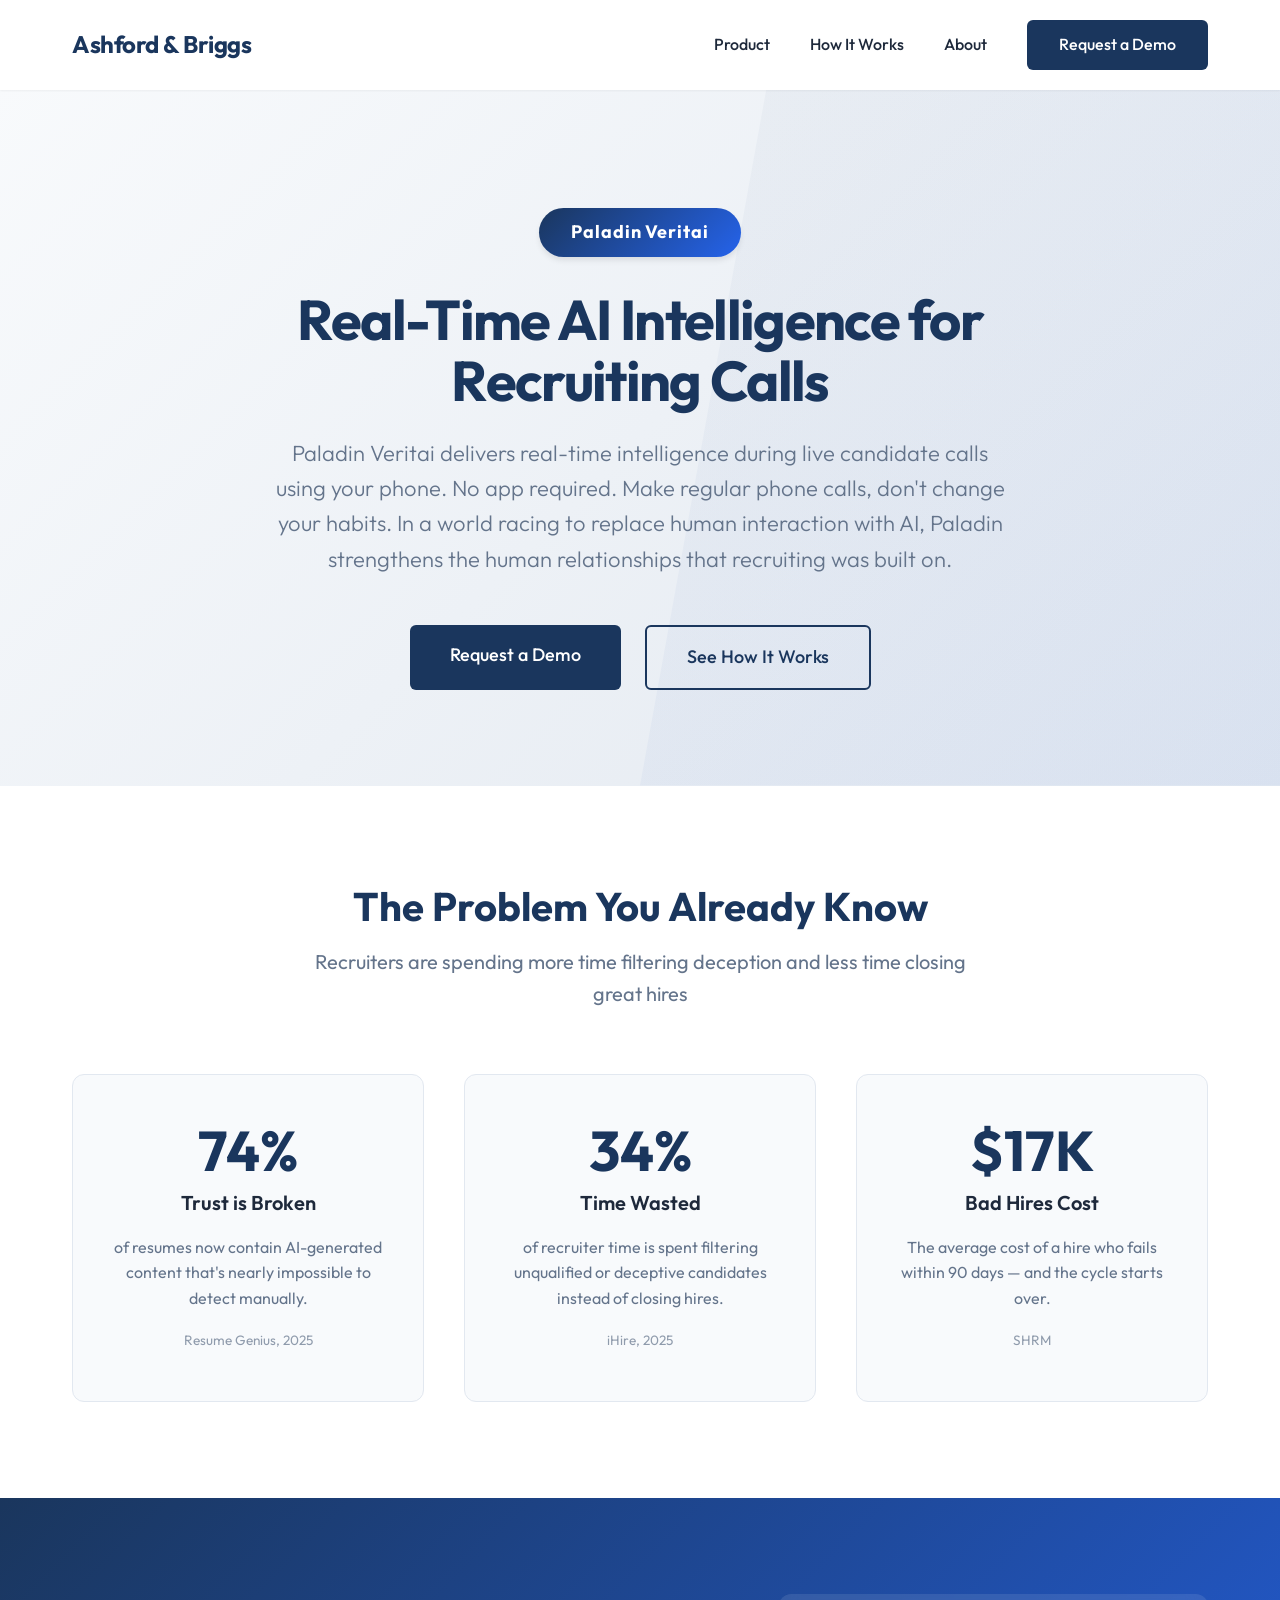
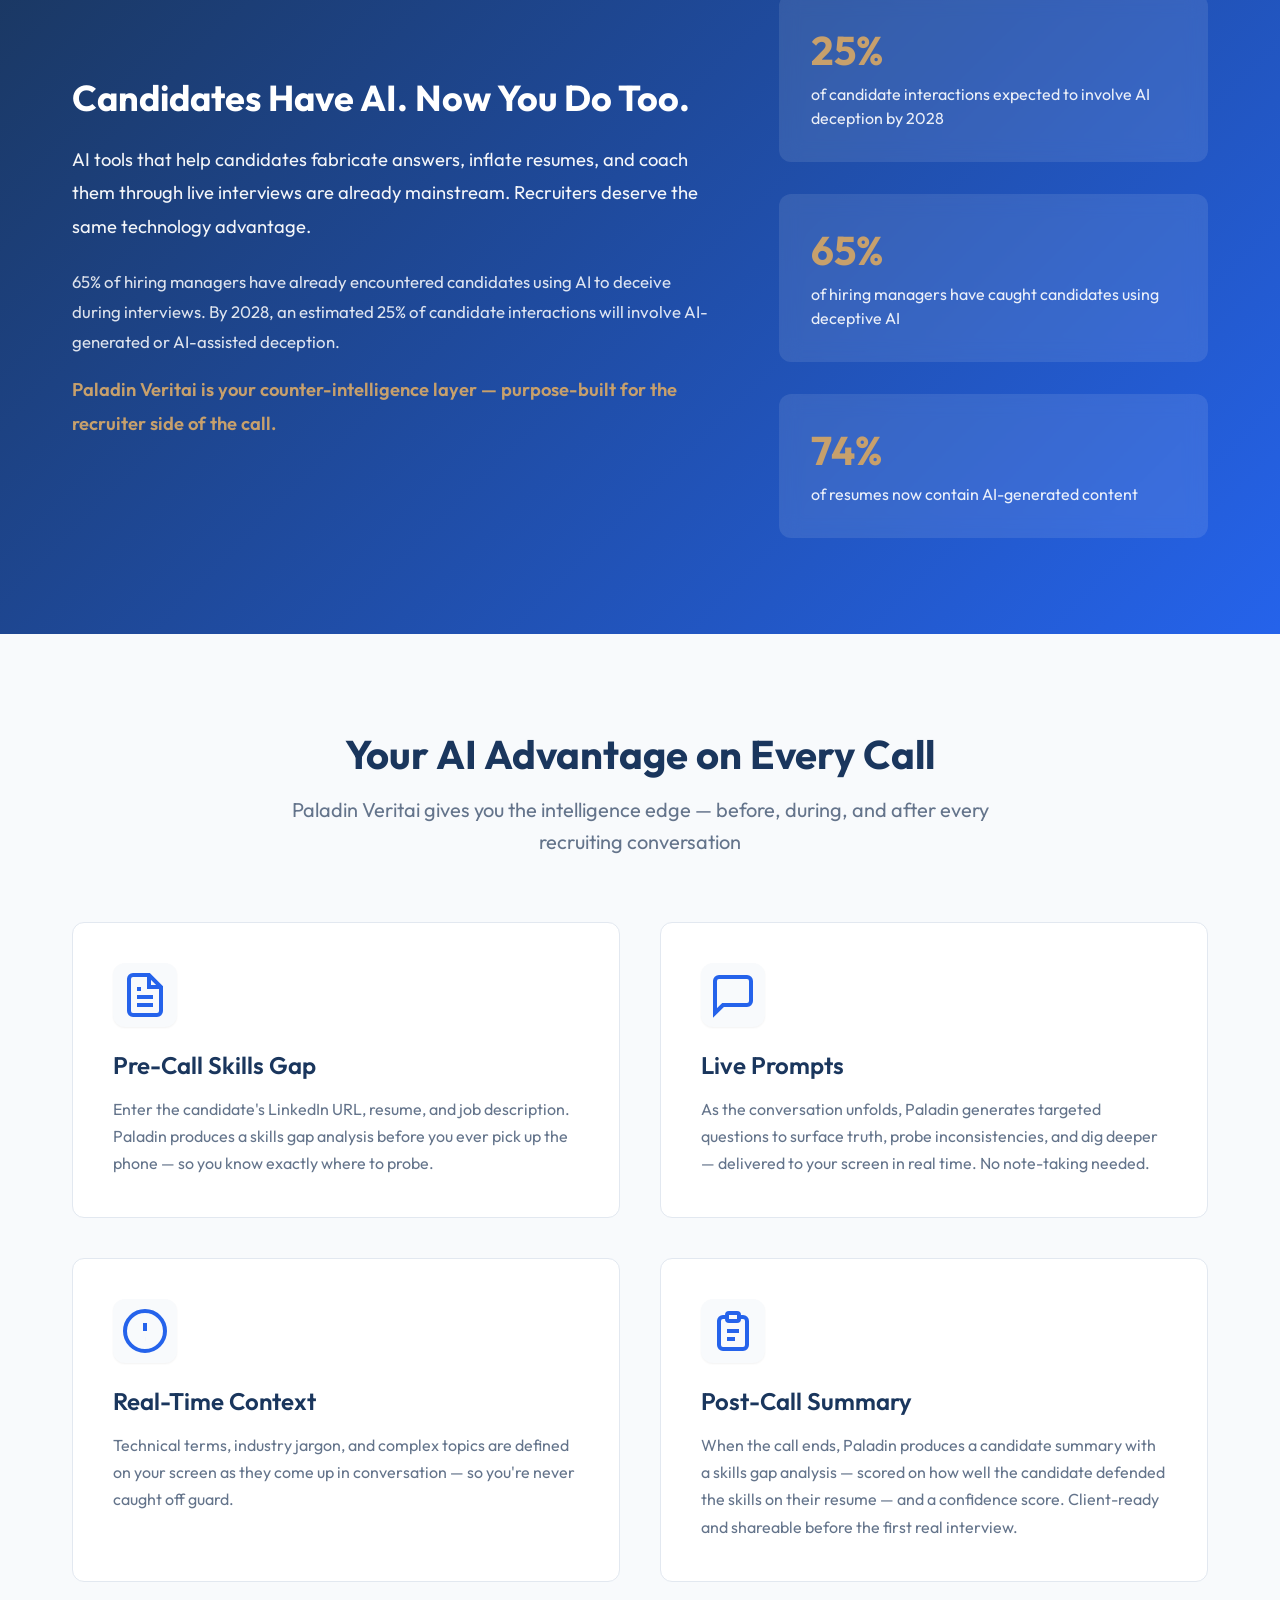
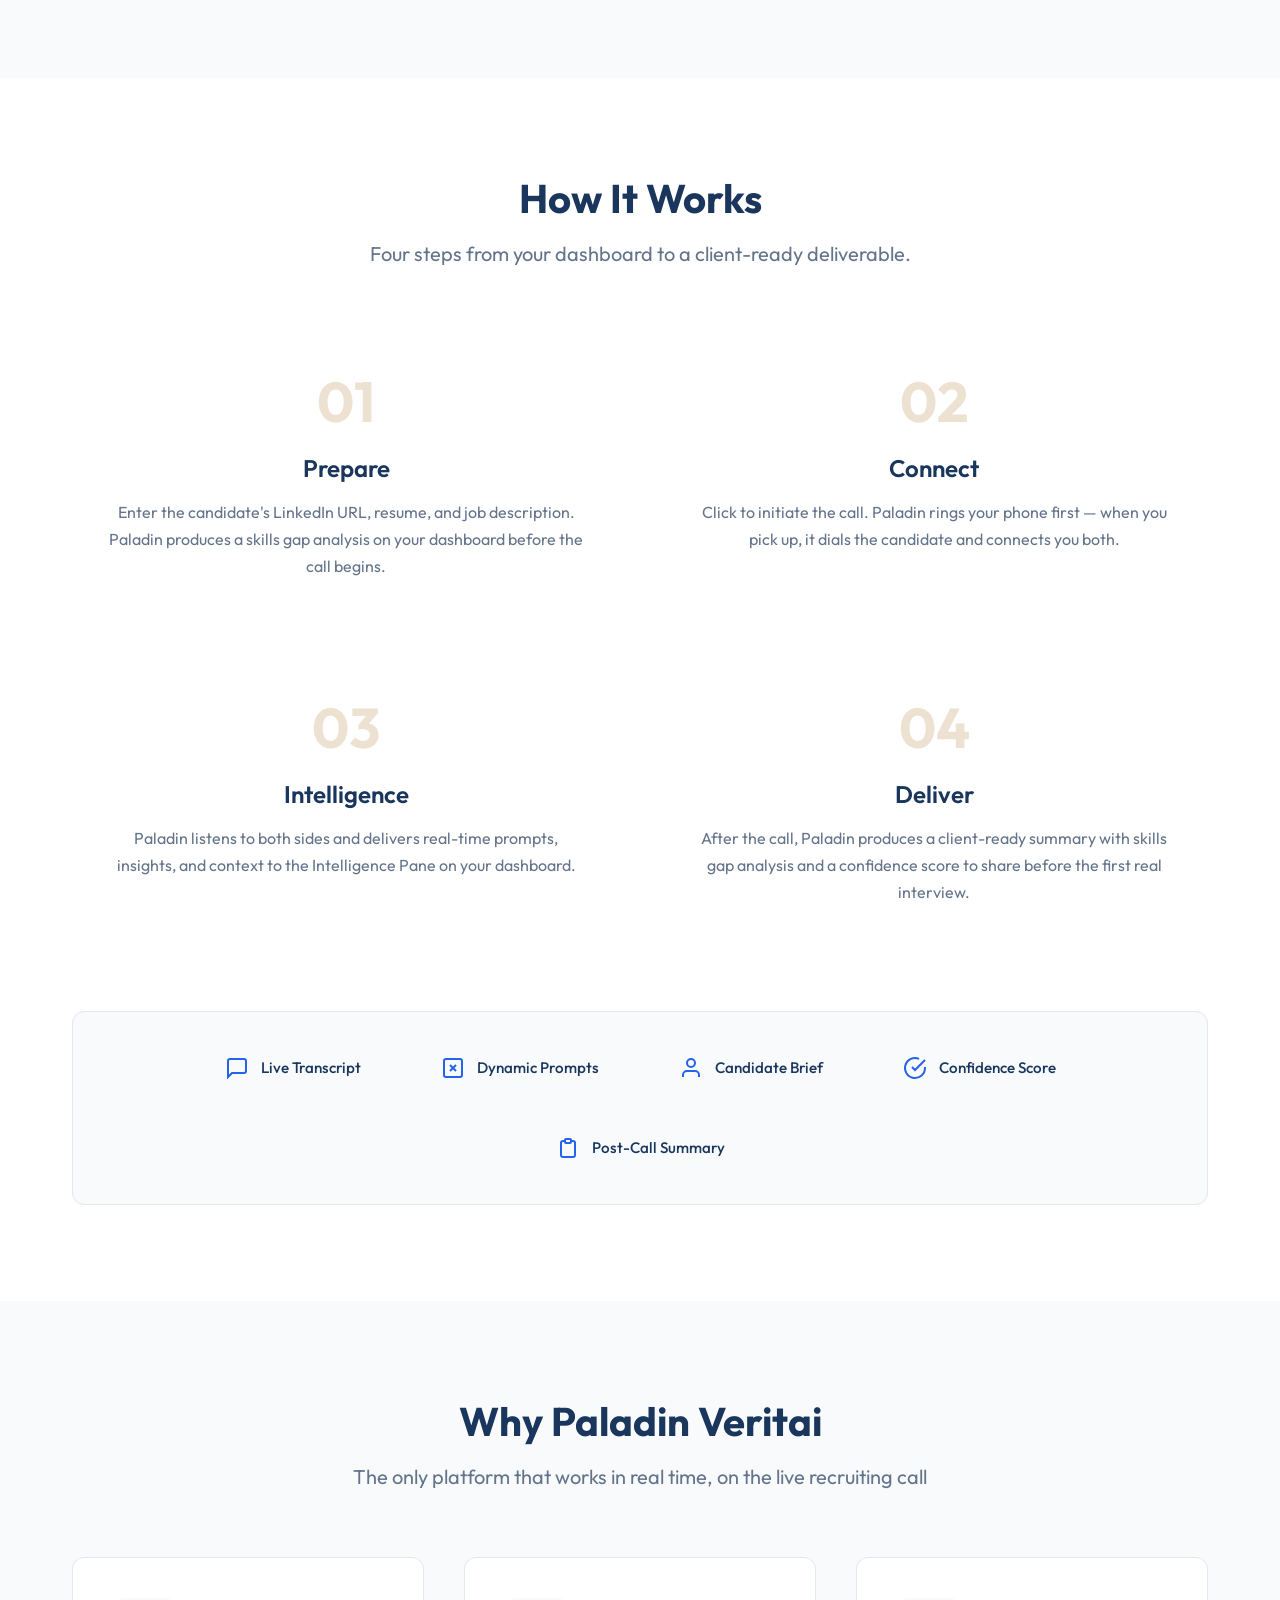
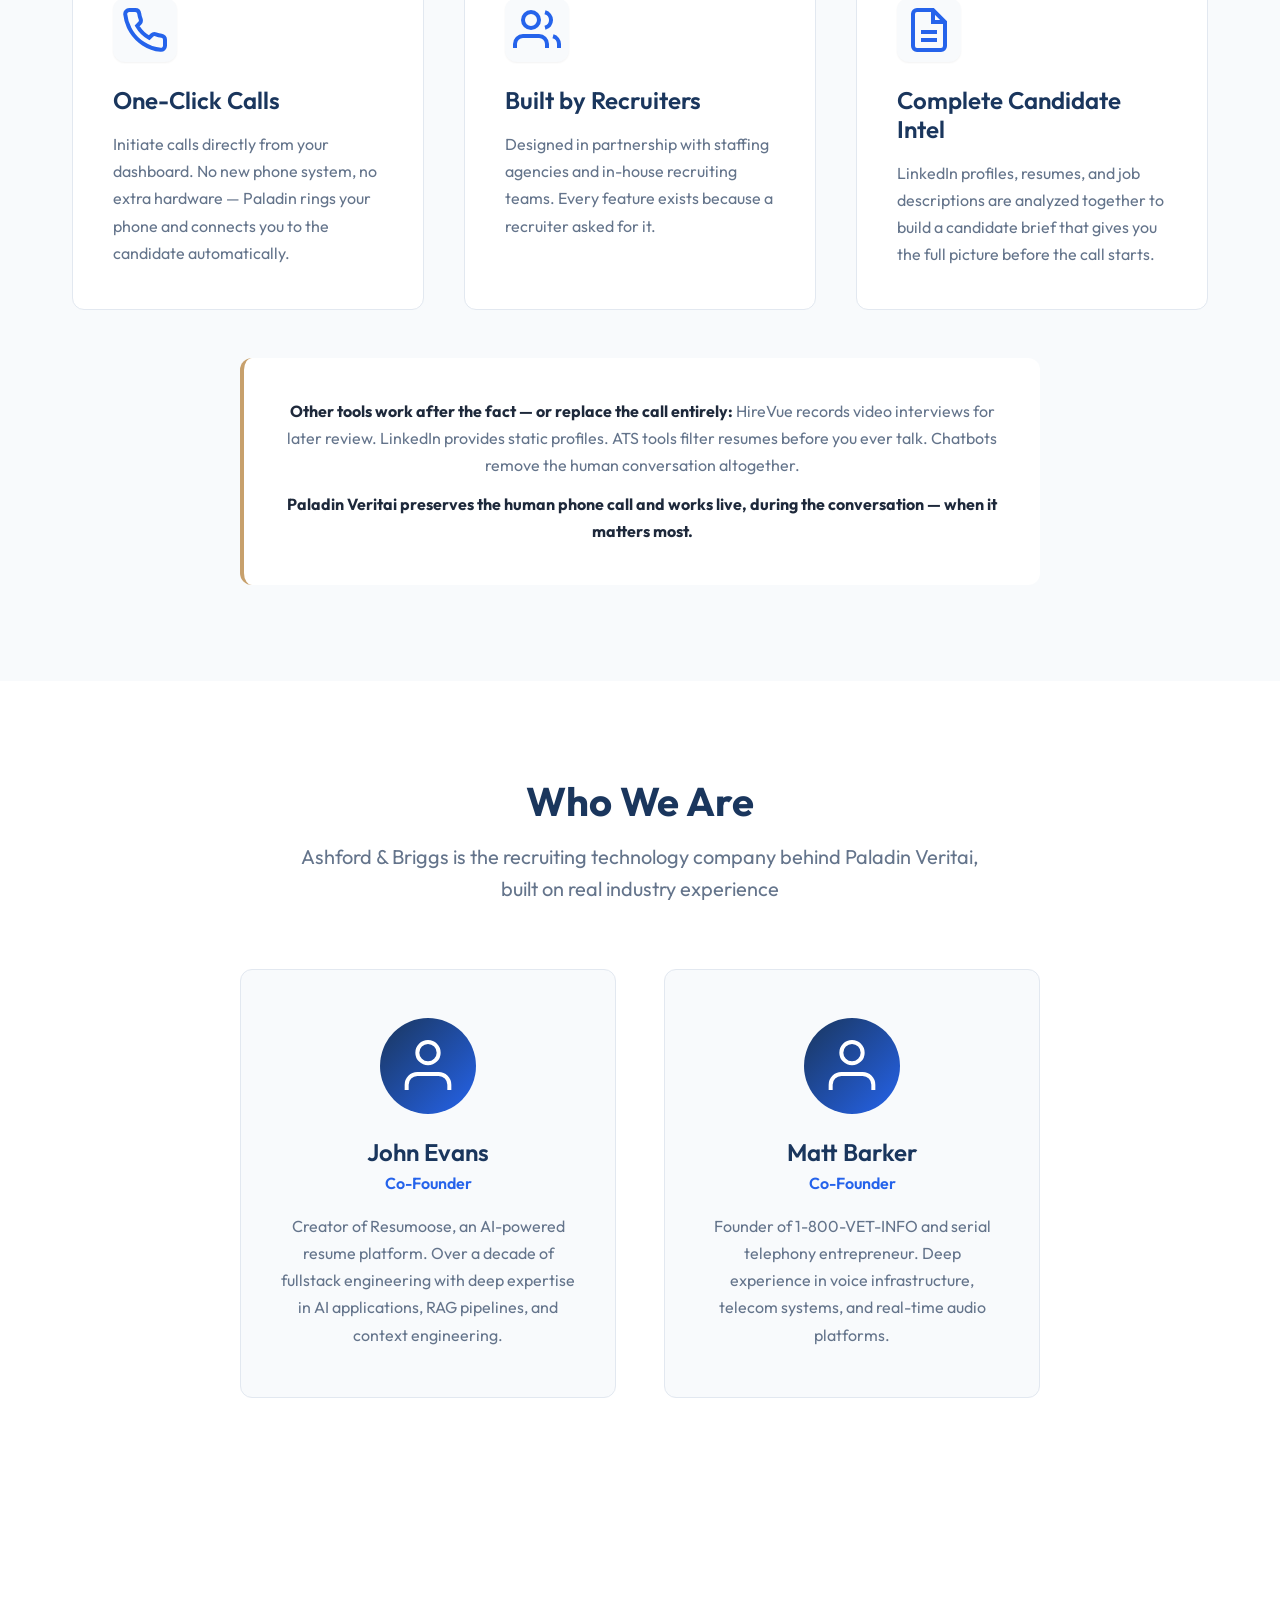
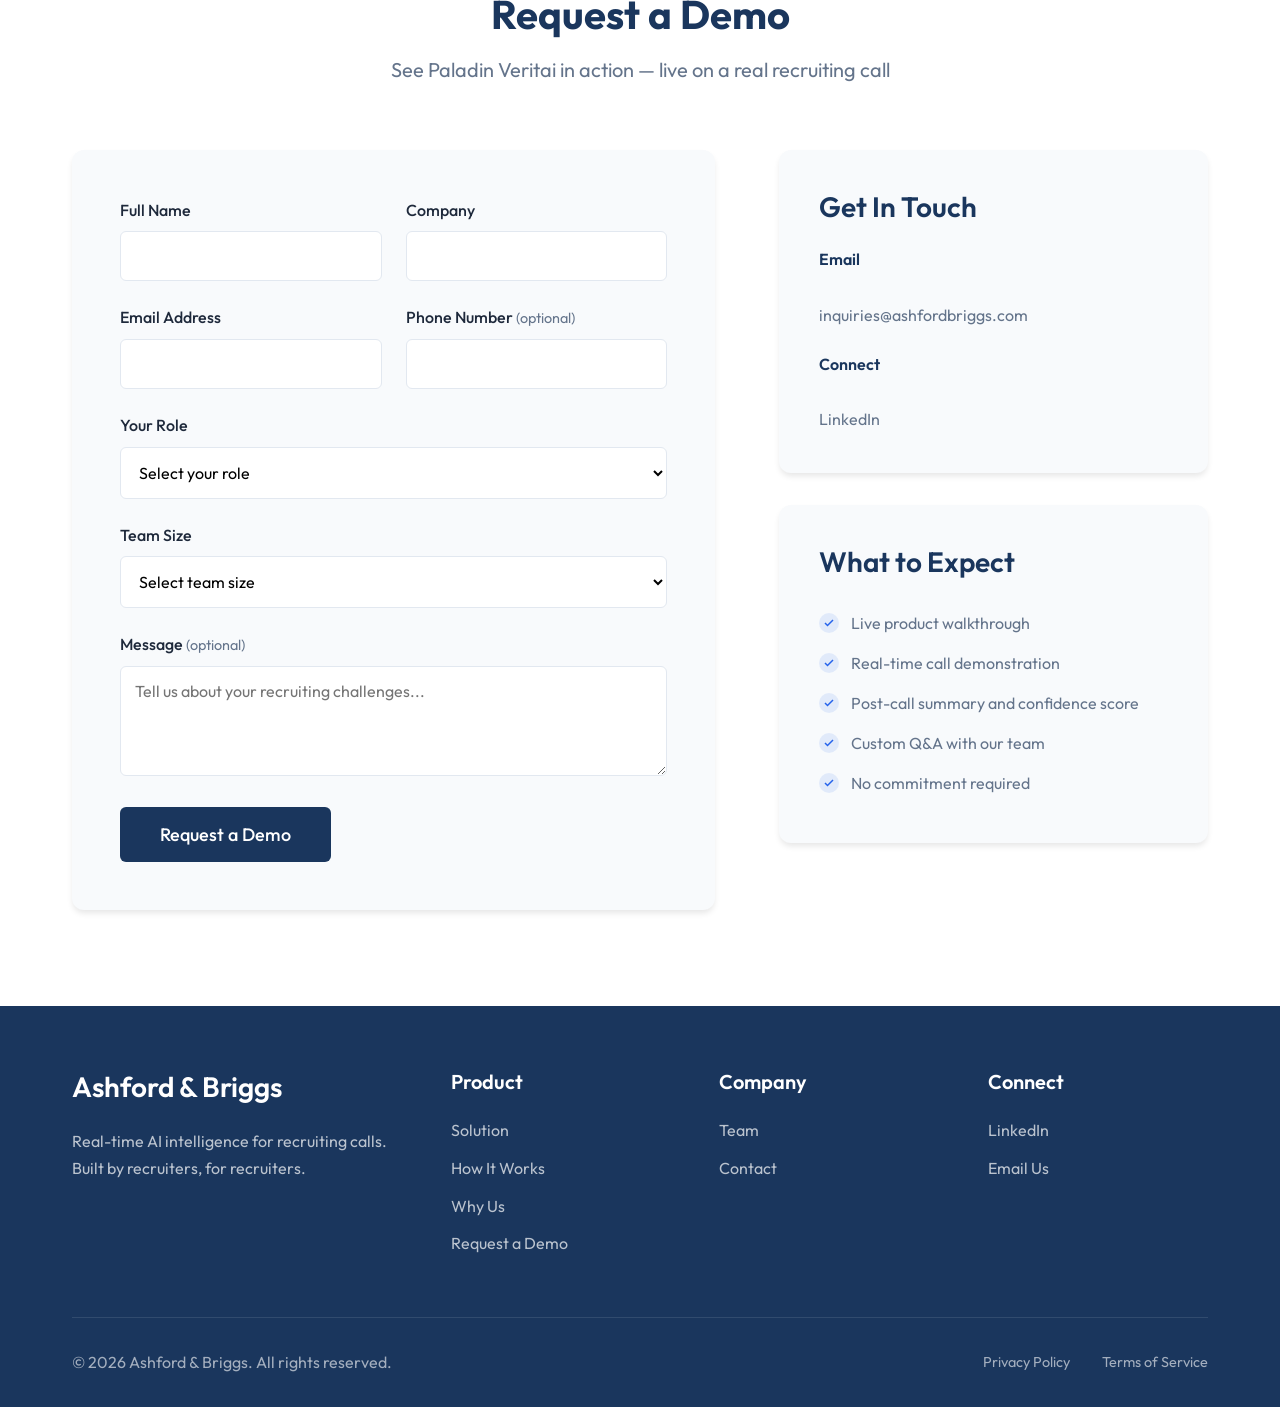
==== index.html @ a1231461 "Rename product to Paladin Veritai, refine hero copy, and reorder sections - Rename "Paladin Veritai " ====
<!DOCTYPE html>
<html lang="en">
<head>
    <meta charset="UTF-8">
    <meta name="viewport" content="width=device-width, initial-scale=1.0">
    <meta name="description" content="Paladin Veritai delivers real-time AI intelligence during live recruiting calls. Skills gap analysis, live prompts, truth verification, and a client-ready post-call summary — without changing your workflow.">
    <meta name="keywords" content="real-time recruiting AI, candidate verification, AI interview intelligence, recruiting technology, live call intelligence">
    <meta name="author" content="Ashford & Briggs">
    <title>Ashford & Briggs | Paladin Veritai — Real-Time AI for Recruiting</title>

    <!-- Outfit Font from Google Fonts -->
    <link rel="preconnect" href="https://fonts.googleapis.com">
    <link rel="preconnect" href="https://fonts.gstatic.com" crossorigin>
    <link href="https://fonts.googleapis.com/css2?family=Outfit:wght@300;400;500;600;700&display=swap" rel="stylesheet">

    <link rel="stylesheet" href="styles.css">
</head>
<body>
    <!-- Header -->
    <header class="site-header">
        <nav class="container nav-container">
            <div class="logo">
                <h1>Ashford & Briggs</h1>
            </div>
            <ul class="nav-menu" id="navMenu">
                <li><a href="#product">Product</a></li>
                <li><a href="#how-it-works">How It Works</a></li>
                <li><a href="#about">About</a></li>
                <li><a href="#contact" class="btn-primary">Request a Demo</a></li>
            </ul>
            <button class="mobile-menu-toggle" id="mobileMenuToggle" aria-label="Toggle navigation menu">
                <span></span>
                <span></span>
                <span></span>
            </button>
        </nav>
    </header>

    <!-- Hero Section -->
    <section id="home" class="hero">
        <div class="container hero-content">
            <p class="hero-badge">Paladin Veritai</p>
            <h2 class="hero-title">Real-Time AI Intelligence for Recruiting Calls</h2>
            <p class="hero-subtitle">Paladin Veritai delivers real-time intelligence during live candidate calls using your phone. No app required. Make regular phone calls, don't change your habits. In a world racing to replace human interaction with AI, Paladin strengthens the human relationships that recruiting was built on.</p>
            <div class="hero-cta">
                <a href="#contact" class="btn-primary btn-large">Request a Demo</a>
                <a href="#how-it-works" class="btn-secondary btn-large">See How It Works</a>
            </div>
        </div>
    </section>

    <!-- Problem Section -->
    <section id="problem" class="problem">
        <div class="container">
            <header class="section-header">
                <h2>The Problem You Already Know</h2>
                <p>Recruiters are spending more time filtering deception and less time closing great hires</p>
            </header>

            <div class="problem-stats">
                <article class="stat-card">
                    <h3>74%</h3>
                    <p class="stat-label">Trust is Broken</p>
                    <p class="stat-detail">of resumes now contain AI-generated content that's nearly impossible to detect manually.</p>
                    <cite>Resume Genius, 2025</cite>
                </article>

                <article class="stat-card">
                    <h3>34%</h3>
                    <p class="stat-label">Time Wasted</p>
                    <p class="stat-detail">of recruiter time is spent filtering unqualified or deceptive candidates instead of closing hires.</p>
                    <cite>iHire, 2025</cite>
                </article>

                <article class="stat-card">
                    <h3>$17K</h3>
                    <p class="stat-label">Bad Hires Cost</p>
                    <p class="stat-detail">The average cost of a hire who fails within 90 days — and the cycle starts over.</p>
                    <cite>SHRM</cite>
                </article>
            </div>
        </div>
    </section>

    <!-- Market Context Section -->
    <section id="market" class="market-context">
        <div class="container">
            <div class="market-content">
                <div class="market-text">
                    <h2>Candidates Have AI. Now You Do Too.</h2>
                    <p class="market-lead">AI tools that help candidates fabricate answers, inflate resumes, and coach them through live interviews are already mainstream. Recruiters deserve the same technology advantage.</p>
                    <p>65% of hiring managers have already encountered candidates using AI to deceive during interviews. By 2028, an estimated 25% of candidate interactions will involve AI-generated or AI-assisted deception.</p>
                    <p class="market-highlight">Paladin Veritai is your counter-intelligence layer — purpose-built for the recruiter side of the call.</p>
                </div>
                <div class="market-stats">
                    <div class="market-stat">
                        <h3>25%</h3>
                        <p>of candidate interactions expected to involve AI deception by 2028</p>
                    </div>
                    <div class="market-stat">
                        <h3>65%</h3>
                        <p>of hiring managers have caught candidates using deceptive AI</p>
                    </div>
                    <div class="market-stat">
                        <h3>74%</h3>
                        <p>of resumes now contain AI-generated content</p>
                    </div>
                </div>
            </div>
        </div>
    </section>

    <!-- Solution Section -->
    <section id="product" class="solution">
        <div class="container">
            <header class="section-header">
                <h2>Your AI Advantage on Every Call</h2>
                <p>Paladin Veritai gives you the intelligence edge — before, during, and after every recruiting conversation</p>
            </header>

            <div class="solution-grid">
                <article class="solution-card">
                    <div class="solution-icon">
                        <svg width="48" height="48" viewBox="0 0 24 24" fill="none" stroke="currentColor" stroke-width="2">
                            <path d="M14 2H6a2 2 0 0 0-2 2v16a2 2 0 0 0 2 2h12a2 2 0 0 0 2-2V8z"></path>
                            <polyline points="14 2 14 8 20 8"></polyline>
                            <line x1="16" y1="13" x2="8" y2="13"></line>
                            <line x1="16" y1="17" x2="8" y2="17"></line>
                            <polyline points="10 9 9 9 8 9"></polyline>
                        </svg>
                    </div>
                    <h3>Pre-Call Skills Gap</h3>
                    <p>Enter the candidate's LinkedIn URL, resume, and job description. Paladin produces a skills gap analysis before you ever pick up the phone — so you know exactly where to probe.</p>
                </article>

                <article class="solution-card">
                    <div class="solution-icon">
                        <svg width="48" height="48" viewBox="0 0 24 24" fill="none" stroke="currentColor" stroke-width="2">
                            <path d="M21 15a2 2 0 0 1-2 2H7l-4 4V5a2 2 0 0 1 2-2h14a2 2 0 0 1 2 2z"></path>
                        </svg>
                    </div>
                    <h3>Live Prompts</h3>
                    <p>As the conversation unfolds, Paladin generates targeted questions to surface truth, probe inconsistencies, and dig deeper — delivered to your screen in real time. No note-taking needed.</p>
                </article>

                <article class="solution-card">
                    <div class="solution-icon">
                        <svg width="48" height="48" viewBox="0 0 24 24" fill="none" stroke="currentColor" stroke-width="2">
                            <circle cx="12" cy="12" r="10"></circle>
                            <line x1="12" y1="8" x2="12" y2="12"></line>
                            <line x1="12" y1="16" x2="12.01" y2="16"></line>
                        </svg>
                    </div>
                    <h3>Real-Time Context</h3>
                    <p>Technical terms, industry jargon, and complex topics are defined on your screen as they come up in conversation — so you're never caught off guard.</p>
                </article>

                <article class="solution-card">
                    <div class="solution-icon">
                        <svg width="48" height="48" viewBox="0 0 24 24" fill="none" stroke="currentColor" stroke-width="2">
                            <path d="M9 5H7a2 2 0 0 0-2 2v12a2 2 0 0 0 2 2h10a2 2 0 0 0 2-2V7a2 2 0 0 0-2-2h-2"></path>
                            <rect x="9" y="3" width="6" height="4" rx="1"></rect>
                            <line x1="9" y1="12" x2="15" y2="12"></line>
                            <line x1="9" y1="16" x2="13" y2="16"></line>
                        </svg>
                    </div>
                    <h3>Post-Call Summary</h3>
                    <p>When the call ends, Paladin produces a candidate summary with a skills gap analysis — scored on how well the candidate defended the skills on their resume — and a confidence score. Client-ready and shareable before the first real interview.</p>
                </article>
            </div>
        </div>
    </section>

    <!-- How It Works Section -->
    <section id="how-it-works" class="how-it-works">
        <div class="container">
            <header class="section-header">
                <h2>How It Works</h2>
                <p>Four steps from your dashboard to a client-ready deliverable.</p>
            </header>

            <div class="steps-grid">
                <article class="step-card">
                    <div class="step-number">01</div>
                    <h3>Prepare</h3>
                    <p>Enter the candidate's LinkedIn URL, resume, and job description. Paladin produces a skills gap analysis on your dashboard before the call begins.</p>
                </article>

                <article class="step-card">
                    <div class="step-number">02</div>
                    <h3>Connect</h3>
                    <p>Click to initiate the call. Paladin rings your phone first — when you pick up, it dials the candidate and connects you both.</p>
                </article>

                <article class="step-card">
                    <div class="step-number">03</div>
                    <h3>Intelligence</h3>
                    <p>Paladin listens to both sides and delivers real-time prompts, insights, and context to the Intelligence Pane on your dashboard.</p>
                </article>

                <article class="step-card">
                    <div class="step-number">04</div>
                    <h3>Deliver</h3>
                    <p>After the call, Paladin produces a client-ready summary with skills gap analysis and a confidence score to share before the first real interview.</p>
                </article>
            </div>

            <div class="features-callout">
                <div class="callout-item">
                    <svg width="24" height="24" viewBox="0 0 24 24" fill="none" stroke="currentColor" stroke-width="2">
                        <path d="M21 15a2 2 0 0 1-2 2H7l-4 4V5a2 2 0 0 1 2-2h14a2 2 0 0 1 2 2z"></path>
                    </svg>
                    <span>Live Transcript</span>
                </div>
                <div class="callout-item">
                    <svg width="24" height="24" viewBox="0 0 24 24" fill="none" stroke="currentColor" stroke-width="2">
                        <rect x="3" y="3" width="18" height="18" rx="2" ry="2"></rect>
                        <line x1="9" y1="9" x2="15" y2="15"></line>
                        <line x1="15" y1="9" x2="9" y2="15"></line>
                    </svg>
                    <span>Dynamic Prompts</span>
                </div>
                <div class="callout-item">
                    <svg width="24" height="24" viewBox="0 0 24 24" fill="none" stroke="currentColor" stroke-width="2">
                        <path d="M20 21v-2a4 4 0 0 0-4-4H8a4 4 0 0 0-4 4v2"></path>
                        <circle cx="12" cy="7" r="4"></circle>
                    </svg>
                    <span>Candidate Brief</span>
                </div>
                <div class="callout-item">
                    <svg width="24" height="24" viewBox="0 0 24 24" fill="none" stroke="currentColor" stroke-width="2">
                        <path d="M22 11.08V12a10 10 0 1 1-5.93-9.14"></path>
                        <polyline points="22 4 12 14.01 9 11.01"></polyline>
                    </svg>
                    <span>Confidence Score</span>
                </div>
                <div class="callout-item">
                    <svg width="24" height="24" viewBox="0 0 24 24" fill="none" stroke="currentColor" stroke-width="2">
                        <path d="M9 5H7a2 2 0 0 0-2 2v12a2 2 0 0 0 2 2h10a2 2 0 0 0 2-2V7a2 2 0 0 0-2-2h-2"></path>
                        <rect x="9" y="3" width="6" height="4" rx="1"></rect>
                    </svg>
                    <span>Post-Call Summary</span>
                </div>
            </div>
        </div>
    </section>

    <!-- Why Us Section -->
    <section id="why-us" class="why-us">
        <div class="container">
            <header class="section-header">
                <h2>Why Paladin Veritai</h2>
                <p>The only platform that works in real time, on the live recruiting call</p>
            </header>

            <div class="advantages-grid">
                <article class="advantage-card">
                    <div class="advantage-icon">
                        <svg width="48" height="48" viewBox="0 0 24 24" fill="none" stroke="currentColor" stroke-width="2">
                            <path d="M22 16.92v3a2 2 0 0 1-2.18 2 19.79 19.79 0 0 1-8.63-3.07 19.5 19.5 0 0 1-6-6 19.79 19.79 0 0 1-3.07-8.67A2 2 0 0 1 4.11 2h3a2 2 0 0 1 2 1.72 12.84 12.84 0 0 0 .7 2.81 2 2 0 0 1-.45 2.11L8.09 9.91a16 16 0 0 0 6 6l1.27-1.27a2 2 0 0 1 2.11-.45 12.84 12.84 0 0 0 2.81.7A2 2 0 0 1 22 16.92z"></path>
                        </svg>
                    </div>
                    <h3>One-Click Calls</h3>
                    <p>Initiate calls directly from your dashboard. No new phone system, no extra hardware — Paladin rings your phone and connects you to the candidate automatically.</p>
                </article>

                <article class="advantage-card">
                    <div class="advantage-icon">
                        <svg width="48" height="48" viewBox="0 0 24 24" fill="none" stroke="currentColor" stroke-width="2">
                            <path d="M17 21v-2a4 4 0 0 0-4-4H5a4 4 0 0 0-4 4v2"></path>
                            <circle cx="9" cy="7" r="4"></circle>
                            <path d="M23 21v-2a4 4 0 0 0-3-3.87"></path>
                            <path d="M16 3.13a4 4 0 0 1 0 7.75"></path>
                        </svg>
                    </div>
                    <h3>Built by Recruiters</h3>
                    <p>Designed in partnership with staffing agencies and in-house recruiting teams. Every feature exists because a recruiter asked for it.</p>
                </article>

                <article class="advantage-card">
                    <div class="advantage-icon">
                        <svg width="48" height="48" viewBox="0 0 24 24" fill="none" stroke="currentColor" stroke-width="2">
                            <path d="M14 2H6a2 2 0 0 0-2 2v16a2 2 0 0 0 2 2h12a2 2 0 0 0 2-2V8z"></path>
                            <polyline points="14 2 14 8 20 8"></polyline>
                            <line x1="16" y1="13" x2="8" y2="13"></line>
                            <line x1="16" y1="17" x2="8" y2="17"></line>
                        </svg>
                    </div>
                    <h3>Complete Candidate Intel</h3>
                    <p>LinkedIn profiles, resumes, and job descriptions are analyzed together to build a candidate brief that gives you the full picture before the call starts.</p>
                </article>
            </div>

            <div class="competitor-context">
                <p><strong>Other tools work after the fact — or replace the call entirely:</strong> HireVue records video interviews for later review. LinkedIn provides static profiles. ATS tools filter resumes before you ever talk. Chatbots remove the human conversation altogether.</p>
                <p><strong>Paladin Veritai preserves the human phone call and works live, during the conversation — when it matters most.</strong></p>
            </div>
        </div>
    </section>

    <!-- Team Section -->
    <section id="about" class="team">
        <div class="container">
            <header class="section-header">
                <h2>Who We Are</h2>
                <p>Ashford & Briggs is the recruiting technology company behind Paladin Veritai, built on real industry experience</p>
            </header>

            <div class="team-grid">
                <article class="team-card">
                    <div class="team-avatar">
                        <svg width="64" height="64" viewBox="0 0 24 24" fill="none" stroke="currentColor" stroke-width="1.5">
                            <path d="M20 21v-2a4 4 0 0 0-4-4H8a4 4 0 0 0-4 4v2"></path>
                            <circle cx="12" cy="7" r="4"></circle>
                        </svg>
                    </div>
                    <h3>John Evans</h3>
                    <p class="team-role">Co-Founder</p>
                    <p>Creator of Resumoose, an AI-powered resume platform. Over a decade of fullstack engineering with deep expertise in AI applications, RAG pipelines, and context engineering.</p>
                </article>

                <article class="team-card">
                    <div class="team-avatar">
                        <svg width="64" height="64" viewBox="0 0 24 24" fill="none" stroke="currentColor" stroke-width="1.5">
                            <path d="M20 21v-2a4 4 0 0 0-4-4H8a4 4 0 0 0-4 4v2"></path>
                            <circle cx="12" cy="7" r="4"></circle>
                        </svg>
                    </div>
                    <h3>Matt Barker</h3>
                    <p class="team-role">Co-Founder</p>
                    <p>Founder of 1-800-VET-INFO and serial telephony entrepreneur. Deep experience in voice infrastructure, telecom systems, and real-time audio platforms.</p>
                </article>
            </div>
        </div>
    </section>

    <!-- Demo Request / Contact Section -->
    <section id="contact" class="contact">
        <div class="container">
            <header class="section-header">
                <h2>Request a Demo</h2>
                <p>See Paladin Veritai in action — live on a real recruiting call</p>
            </header>

            <div class="contact-content">
                <form class="contact-form" id="contactForm">
                    <div class="form-row">
                        <div class="form-group">
                            <label for="name">Full Name</label>
                            <input type="text" id="name" name="name" required>
                        </div>

                        <div class="form-group">
                            <label for="company">Company</label>
                            <input type="text" id="company" name="company" required>
                        </div>
                    </div>

                    <div class="form-row">
                        <div class="form-group">
                            <label for="email">Email Address</label>
                            <input type="email" id="email" name="email" required>
                        </div>

                        <div class="form-group">
                            <label for="phone">Phone Number <span class="optional">(optional)</span></label>
                            <input type="tel" id="phone" name="phone">
                        </div>
                    </div>

                    <div class="form-group">
                        <label for="role">Your Role</label>
                        <select id="role" name="role" required>
                            <option value="">Select your role</option>
                            <option value="recruiter">Recruiter</option>
                            <option value="recruiting-manager">Recruiting Manager</option>
                            <option value="hr-director">HR Director / VP</option>
                            <option value="agency-owner">Staffing Agency Owner</option>
                            <option value="executive">Executive / C-Suite</option>
                            <option value="other">Other</option>
                        </select>
                    </div>

                    <div class="form-group">
                        <label for="teamSize">Team Size</label>
                        <select id="teamSize" name="teamSize" required>
                            <option value="">Select team size</option>
                            <option value="1-5">1-5 recruiters</option>
                            <option value="6-20">6-20 recruiters</option>
                            <option value="21-50">21-50 recruiters</option>
                            <option value="50+">50+ recruiters</option>
                        </select>
                    </div>

                    <div class="form-group">
                        <label for="message">Message <span class="optional">(optional)</span></label>
                        <textarea id="message" name="message" rows="4" placeholder="Tell us about your recruiting challenges..."></textarea>
                    </div>

                    <button type="submit" class="btn-primary btn-large">Request a Demo</button>
                </form>

                <div class="contact-info">
                    <div class="contact-card">
                        <h3>Get In Touch</h3>
                        <address>
                            <p><strong>Email</strong><br>
                            <a href="mailto:inquiries@ashfordbriggs.com">inquiries@ashfordbriggs.com</a></p>

                            <p><strong>Connect</strong><br>
                            <a href="https://www.linkedin.com/company/ashford-briggs-llc" target="_blank" rel="noopener noreferrer">LinkedIn</a></p>
                        </address>
                    </div>

                    <div class="contact-card demo-info-card">
                        <h3>What to Expect</h3>
                        <ul class="demo-checklist">
                            <li>Live product walkthrough</li>
                            <li>Real-time call demonstration</li>
                            <li>Post-call summary and confidence score</li>
                            <li>Custom Q&A with our team</li>
                            <li>No commitment required</li>
                        </ul>
                    </div>
                </div>
            </div>
        </div>
    </section>

    <!-- Footer -->
    <footer class="site-footer">
        <div class="container">
            <div class="footer-content">
                <div class="footer-column">
                    <h3>Ashford & Briggs</h3>
                    <p>Real-time AI intelligence for recruiting calls. Built by recruiters, for recruiters.</p>
                </div>

                <div class="footer-column">
                    <h4>Product</h4>
                    <ul>
                        <li><a href="#product">Solution</a></li>
                        <li><a href="#how-it-works">How It Works</a></li>
                        <li><a href="#why-us">Why Us</a></li>
                        <li><a href="#contact">Request a Demo</a></li>
                    </ul>
                </div>

                <div class="footer-column">
                    <h4>Company</h4>
                    <ul>
                        <li><a href="#about">Team</a></li>
                        <li><a href="mailto:inquiries@ashfordbriggs.com">Contact</a></li>
                    </ul>
                </div>

                <div class="footer-column">
                    <h4>Connect</h4>
                    <ul>
                        <li><a href="https://www.linkedin.com/company/ashford-briggs-llc" target="_blank" rel="noopener noreferrer">LinkedIn</a></li>
                        <li><a href="mailto:inquiries@ashfordbriggs.com">Email Us</a></li>
                    </ul>
                </div>
            </div>

            <div class="footer-bottom">
                <p>&copy; 2026 Ashford & Briggs. All rights reserved.</p>
                <div class="footer-legal">
                    <a href="#privacy">Privacy Policy</a>
                    <a href="#terms">Terms of Service</a>
                </div>
            </div>
        </div>
    </footer>

    <script src="script.js"></script>
</body>
</html>
---- styles.css ----
/* ==========================================
   Ashford & Briggs - Styles
   Paladin Veritai Agent — Product-Focused Site
   ========================================== */

/* CSS Variables for Brand Colors */
:root {
    --primary-color: #1a365d;
    --secondary-color: #2563eb;
    --accent-color: #c7a06c;
    --text-primary: #1e293b;
    --text-secondary: #64748b;
    --background-light: #f8fafc;
    --background-white: #ffffff;
    --border-color: #e2e8f0;
    --shadow-sm: 0 1px 2px 0 rgba(0, 0, 0, 0.05);
    --shadow-md: 0 4px 6px -1px rgba(0, 0, 0, 0.1);
    --shadow-lg: 0 10px 15px -3px rgba(0, 0, 0, 0.1);
    --transition: all 0.3s cubic-bezier(0.4, 0, 0.2, 1);
}

/* Base Styles */
* {
    margin: 0;
    padding: 0;
    box-sizing: border-box;
}

html {
    scroll-behavior: smooth;
}

body {
    font-family: 'Outfit', -apple-system, BlinkMacSystemFont, 'Segoe UI', sans-serif;
    font-size: 16px;
    line-height: 1.6;
    color: var(--text-primary);
    background-color: var(--background-white);
    -webkit-font-smoothing: antialiased;
    -moz-osx-font-smoothing: grayscale;
}

/* Typography */
h1, h2, h3, h4, h5, h6 {
    font-weight: 600;
    line-height: 1.2;
    margin-bottom: 1rem;
}

h1 {
    font-size: 3rem;
    font-weight: 700;
}

h2 {
    font-size: 2.5rem;
    font-weight: 700;
}

h3 {
    font-size: 1.75rem;
}

h4 {
    font-size: 1.25rem;
}

p {
    margin-bottom: 1rem;
}

a {
    color: var(--secondary-color);
    text-decoration: none;
    transition: var(--transition);
}

a:hover {
    color: var(--primary-color);
}

/* Container */
.container {
    max-width: 1200px;
    margin: 0 auto;
    padding: 0 2rem;
}

/* Buttons */
.btn-primary,
.btn-secondary {
    display: inline-block;
    padding: 0.75rem 2rem;
    font-family: 'Outfit', sans-serif;
    font-size: 1rem;
    font-weight: 500;
    text-align: center;
    border: none;
    border-radius: 6px;
    cursor: pointer;
    transition: var(--transition);
}

.btn-primary {
    background-color: var(--primary-color);
    color: var(--background-white);
}

.btn-primary:hover {
    background-color: #0f2a47;
    color: var(--background-white);
    transform: translateY(-2px);
    box-shadow: var(--shadow-lg);
}

.btn-secondary {
    background-color: transparent;
    color: var(--primary-color);
    border: 2px solid var(--primary-color);
}

.btn-secondary:hover {
    background-color: var(--primary-color);
    color: var(--background-white);
}

.btn-large {
    padding: 1rem 2.5rem;
    font-size: 1.125rem;
}

/* Header */
.site-header {
    position: fixed;
    top: 0;
    width: 100%;
    background-color: rgba(255, 255, 255, 0.98);
    backdrop-filter: blur(10px);
    box-shadow: var(--shadow-sm);
    z-index: 1000;
    transition: var(--transition);
}

.nav-container {
    display: flex;
    justify-content: space-between;
    align-items: center;
    padding: 1.25rem 2rem;
}

.logo h1 {
    font-size: 1.5rem;
    font-weight: 700;
    color: var(--primary-color);
    margin: 0;
    letter-spacing: -0.02em;
}

.nav-menu {
    display: flex;
    list-style: none;
    align-items: center;
    gap: 2.5rem;
}

.nav-menu li a {
    font-size: 1rem;
    font-weight: 500;
    color: var(--text-primary);
    transition: var(--transition);
}

.nav-menu li a:hover {
    color: var(--secondary-color);
}

.nav-menu li a.btn-primary {
    color: var(--background-white);
}

.mobile-menu-toggle {
    display: none;
    flex-direction: column;
    gap: 5px;
    background: none;
    border: none;
    cursor: pointer;
    padding: 0.5rem;
}

.mobile-menu-toggle span {
    display: block;
    width: 25px;
    height: 3px;
    background-color: var(--primary-color);
    transition: var(--transition);
    border-radius: 2px;
}

/* Section Header */
.section-header {
    text-align: center;
    max-width: 700px;
    margin: 0 auto 4rem;
}

.section-header h2 {
    color: var(--primary-color);
    margin-bottom: 1rem;
}

.section-header p {
    font-size: 1.25rem;
    color: var(--text-secondary);
    margin: 0;
}

/* ==========================================
   Hero Section
   ========================================== */
.hero {
    margin-top: 80px;
    padding: 8rem 0 6rem;
    background: linear-gradient(135deg, #f8fafc 0%, #e2e8f0 100%);
    position: relative;
    overflow: hidden;
}

.hero::before {
    content: '';
    position: absolute;
    top: 0;
    right: 0;
    width: 50%;
    height: 100%;
    background: linear-gradient(135deg, rgba(26, 54, 93, 0.03) 0%, rgba(37, 99, 235, 0.05) 100%);
    clip-path: polygon(20% 0%, 100% 0%, 100% 100%, 0% 100%);
}

.hero-content {
    max-width: 800px;
    text-align: center;
    margin: 0 auto;
    position: relative;
    z-index: 1;
}

.hero-badge {
    display: inline-block;
    padding: 0.625rem 2rem;
    background: linear-gradient(135deg, var(--primary-color), var(--secondary-color));
    color: var(--background-white);
    border-radius: 100px;
    font-size: 1.125rem;
    font-weight: 700;
    letter-spacing: 0.05em;
    margin-bottom: 2rem;
    box-shadow: var(--shadow-md);
}

.hero-title {
    font-size: 3.5rem;
    font-weight: 700;
    color: var(--primary-color);
    margin-bottom: 1.5rem;
    line-height: 1.1;
    letter-spacing: -0.03em;
}

.hero-subtitle {
    font-size: 1.375rem;
    color: var(--text-secondary);
    margin-bottom: 3rem;
    line-height: 1.6;
    font-weight: 300;
}

.hero-cta {
    display: flex;
    gap: 1.5rem;
    justify-content: center;
    flex-wrap: wrap;
}

/* ==========================================
   Problem Section
   ========================================== */
.problem {
    padding: 6rem 0;
    background-color: var(--background-white);
}

.problem-stats {
    display: grid;
    grid-template-columns: repeat(3, 1fr);
    gap: 2.5rem;
}

.stat-card {
    text-align: center;
    padding: 3rem 2rem;
    background-color: var(--background-light);
    border-radius: 12px;
    border: 1px solid var(--border-color);
    transition: var(--transition);
}

.stat-card:hover {
    transform: translateY(-8px);
    box-shadow: var(--shadow-lg);
    border-color: var(--secondary-color);
}

.stat-card h3 {
    font-size: 3.5rem;
    font-weight: 700;
    color: var(--primary-color);
    margin-bottom: 0.5rem;
    line-height: 1;
}

.stat-card .stat-label {
    font-size: 1.25rem;
    font-weight: 600;
    color: var(--text-primary);
    margin-bottom: 1rem;
}

.stat-card .stat-detail {
    font-size: 1rem;
    color: var(--text-secondary);
    line-height: 1.6;
    margin-bottom: 1rem;
}

.stat-card cite {
    font-size: 0.85rem;
    color: var(--text-secondary);
    font-style: normal;
    opacity: 0.7;
}

/* ==========================================
   Solution Section
   ========================================== */
.solution {
    padding: 6rem 0;
    background-color: var(--background-light);
}

.solution-grid {
    display: grid;
    grid-template-columns: repeat(2, 1fr);
    gap: 2.5rem;
}

.solution-card {
    padding: 2.5rem;
    background-color: var(--background-white);
    border-radius: 12px;
    border: 1px solid var(--border-color);
    transition: var(--transition);
}

.solution-card:hover {
    transform: translateY(-8px);
    box-shadow: var(--shadow-lg);
    border-color: var(--secondary-color);
}

.solution-icon {
    width: 64px;
    height: 64px;
    background-color: var(--background-light);
    border-radius: 12px;
    display: flex;
    align-items: center;
    justify-content: center;
    margin-bottom: 1.5rem;
    color: var(--secondary-color);
    box-shadow: var(--shadow-sm);
}

.solution-card h3 {
    color: var(--primary-color);
    margin-bottom: 1rem;
    font-size: 1.5rem;
}

.solution-card p {
    color: var(--text-secondary);
    line-height: 1.7;
    margin: 0;
}

/* ==========================================
   How It Works Section
   ========================================== */
.how-it-works {
    padding: 6rem 0;
    background-color: var(--background-white);
}

.steps-grid {
    display: grid;
    grid-template-columns: repeat(2, 1fr);
    gap: 2.5rem;
    margin-bottom: 4rem;
}

.step-card {
    text-align: center;
    padding: 2.5rem 2rem;
    position: relative;
}

.step-card .step-number {
    font-size: 3.5rem;
    font-weight: 700;
    color: var(--accent-color);
    opacity: 0.3;
    line-height: 1;
    margin-bottom: 1.5rem;
}

.step-card h3 {
    color: var(--primary-color);
    font-size: 1.5rem;
    margin-bottom: 1rem;
}

.step-card p {
    color: var(--text-secondary);
    line-height: 1.7;
    margin: 0;
}

.features-callout {
    display: flex;
    justify-content: center;
    gap: 2rem;
    flex-wrap: wrap;
    padding: 2rem;
    background-color: var(--background-light);
    border-radius: 12px;
    border: 1px solid var(--border-color);
}

.callout-item {
    display: flex;
    align-items: center;
    gap: 0.75rem;
    padding: 0.75rem 1.5rem;
    color: var(--primary-color);
    font-weight: 500;
    font-size: 0.95rem;
}

.callout-item svg {
    color: var(--secondary-color);
    flex-shrink: 0;
}

/* ==========================================
   Market Context Section
   ========================================== */
.market-context {
    padding: 6rem 0;
    background: linear-gradient(135deg, var(--primary-color) 0%, #2563eb 100%);
    color: var(--background-white);
}

.market-content {
    display: grid;
    grid-template-columns: 1.2fr 0.8fr;
    gap: 4rem;
    align-items: center;
}

.market-text h2 {
    color: var(--background-white);
    font-size: 2.25rem;
    margin-bottom: 1.5rem;
    line-height: 1.2;
}

.market-text p {
    color: rgba(255, 255, 255, 0.85);
    line-height: 1.8;
    font-size: 1.05rem;
}

.market-text .market-lead {
    font-size: 1.15rem;
    color: rgba(255, 255, 255, 0.95);
    margin-bottom: 1.5rem;
}

.market-text .market-highlight {
    font-weight: 600;
    color: var(--accent-color);
    font-size: 1.15rem;
    margin-top: 1rem;
}

.market-stats {
    display: flex;
    flex-direction: column;
    gap: 2rem;
}

.market-stat {
    padding: 2rem;
    background-color: rgba(255, 255, 255, 0.1);
    border-radius: 12px;
    backdrop-filter: blur(10px);
}

.market-stat h3 {
    font-size: 2.5rem;
    font-weight: 700;
    color: var(--accent-color);
    margin-bottom: 0.5rem;
}

.market-stat p {
    color: rgba(255, 255, 255, 0.9);
    margin: 0;
    font-size: 1rem;
    line-height: 1.5;
}

/* ==========================================
   Why Us Section
   ========================================== */
.why-us {
    padding: 6rem 0;
    background-color: var(--background-light);
}

.advantages-grid {
    display: grid;
    grid-template-columns: repeat(3, 1fr);
    gap: 2.5rem;
    margin-bottom: 3rem;
}

.advantage-card {
    padding: 2.5rem;
    background-color: var(--background-white);
    border-radius: 12px;
    border: 1px solid var(--border-color);
    transition: var(--transition);
}

.advantage-card:hover {
    transform: translateY(-8px);
    box-shadow: var(--shadow-lg);
    border-color: var(--secondary-color);
}

.advantage-icon {
    width: 64px;
    height: 64px;
    background-color: var(--background-light);
    border-radius: 12px;
    display: flex;
    align-items: center;
    justify-content: center;
    margin-bottom: 1.5rem;
    color: var(--secondary-color);
    box-shadow: var(--shadow-sm);
}

.advantage-card h3 {
    color: var(--primary-color);
    margin-bottom: 1rem;
    font-size: 1.5rem;
}

.advantage-card p {
    color: var(--text-secondary);
    line-height: 1.7;
    margin: 0;
}

.competitor-context {
    max-width: 800px;
    margin: 0 auto;
    text-align: center;
    padding: 2.5rem;
    background-color: var(--background-white);
    border-radius: 12px;
    border-left: 4px solid var(--accent-color);
}

.competitor-context p {
    color: var(--text-secondary);
    line-height: 1.7;
    margin-bottom: 0.75rem;
}

.competitor-context p:last-child {
    margin-bottom: 0;
    color: var(--primary-color);
    font-weight: 600;
}

.competitor-context strong {
    color: var(--text-primary);
}

/* ==========================================
   Team Section
   ========================================== */
.team {
    padding: 6rem 0;
    background-color: var(--background-white);
}

.team-grid {
    display: grid;
    grid-template-columns: repeat(2, 1fr);
    gap: 3rem;
    max-width: 800px;
    margin: 0 auto;
}

.team-card {
    text-align: center;
    padding: 3rem 2.5rem;
    background-color: var(--background-light);
    border-radius: 12px;
    border: 1px solid var(--border-color);
    transition: var(--transition);
}

.team-card:hover {
    box-shadow: var(--shadow-lg);
}

.team-avatar {
    width: 96px;
    height: 96px;
    background: linear-gradient(135deg, var(--primary-color), var(--secondary-color));
    border-radius: 50%;
    display: flex;
    align-items: center;
    justify-content: center;
    margin: 0 auto 1.5rem;
    color: var(--background-white);
}

.team-card h3 {
    color: var(--primary-color);
    margin-bottom: 0.25rem;
    font-size: 1.5rem;
}

.team-role {
    font-weight: 600;
    color: var(--secondary-color);
    font-size: 1rem;
    margin-bottom: 1rem;
}

.team-card p:last-child {
    color: var(--text-secondary);
    line-height: 1.7;
    margin: 0;
}

/* ==========================================
   Services Section (condensed / secondary)
   ========================================== */
.services {
    padding: 5rem 0;
    background-color: var(--background-light);
}

.services .section-header {
    margin-bottom: 3rem;
}

.services-grid {
    display: grid;
    grid-template-columns: repeat(auto-fit, minmax(250px, 1fr));
    gap: 2rem;
}

.service-card {
    padding: 2rem;
    background-color: var(--background-white);
    border-radius: 12px;
    border: 1px solid var(--border-color);
    transition: var(--transition);
}

.service-card:hover {
    transform: translateY(-4px);
    box-shadow: var(--shadow-md);
}

.service-icon {
    width: 56px;
    height: 56px;
    background-color: var(--background-light);
    border-radius: 10px;
    display: flex;
    align-items: center;
    justify-content: center;
    margin-bottom: 1.25rem;
    color: var(--secondary-color);
    box-shadow: var(--shadow-sm);
}

.service-icon svg {
    width: 32px;
    height: 32px;
}

.service-card h3 {
    color: var(--primary-color);
    margin-bottom: 0.75rem;
    font-size: 1.25rem;
}

.service-card p {
    color: var(--text-secondary);
    line-height: 1.7;
    margin: 0;
    font-size: 0.95rem;
}

/* ==========================================
   Contact / Demo Request Section
   ========================================== */
.contact {
    padding: 6rem 0;
    background-color: var(--background-white);
}

.contact-content {
    display: grid;
    grid-template-columns: 1.5fr 1fr;
    gap: 4rem;
}

.contact-form {
    background-color: var(--background-light);
    padding: 3rem;
    border-radius: 12px;
    box-shadow: var(--shadow-md);
}

.form-row {
    display: grid;
    grid-template-columns: 1fr 1fr;
    gap: 1.5rem;
}

.form-group {
    margin-bottom: 1.5rem;
}

.form-group label {
    display: block;
    font-weight: 500;
    color: var(--text-primary);
    margin-bottom: 0.5rem;
}

.form-group label .optional {
    font-weight: 400;
    color: var(--text-secondary);
    font-size: 0.9rem;
}

.form-group input,
.form-group select,
.form-group textarea {
    width: 100%;
    padding: 0.875rem;
    font-family: 'Outfit', sans-serif;
    font-size: 1rem;
    border: 1px solid var(--border-color);
    border-radius: 6px;
    transition: var(--transition);
    background-color: var(--background-white);
}

.form-group input:focus,
.form-group select:focus,
.form-group textarea:focus {
    outline: none;
    border-color: var(--secondary-color);
    box-shadow: 0 0 0 3px rgba(37, 99, 235, 0.1);
}

.form-group textarea {
    resize: vertical;
}

.contact-info {
    display: flex;
    flex-direction: column;
    gap: 2rem;
}

.contact-card {
    background-color: var(--background-light);
    padding: 2.5rem;
    border-radius: 12px;
    box-shadow: var(--shadow-md);
}

.contact-card h3 {
    color: var(--primary-color);
    margin-bottom: 1.5rem;
}

.contact-card address {
    font-style: normal;
}

.contact-card address p {
    margin-bottom: 1.5rem;
}

.contact-card address p:last-child {
    margin-bottom: 0;
}

.contact-card strong {
    display: block;
    color: var(--primary-color);
    font-weight: 600;
    margin-bottom: 0.25rem;
}

.contact-card a {
    color: var(--text-secondary);
}

.contact-card a:hover {
    color: var(--secondary-color);
}

.demo-checklist {
    list-style: none;
    padding: 0;
}

.demo-checklist li {
    padding: 0.5rem 0;
    color: var(--text-secondary);
    display: flex;
    align-items: center;
    gap: 0.75rem;
    line-height: 1.5;
}

.demo-checklist li::before {
    content: '';
    width: 20px;
    height: 20px;
    background-color: rgba(37, 99, 235, 0.1);
    border-radius: 50%;
    display: flex;
    align-items: center;
    justify-content: center;
    flex-shrink: 0;
    background-image: url("data:image/svg+xml,%3Csvg xmlns='http://www.w3.org/2000/svg' width='12' height='12' viewBox='0 0 24 24' fill='none' stroke='%232563eb' stroke-width='3'%3E%3Cpolyline points='20 6 9 17 4 12'%3E%3C/polyline%3E%3C/svg%3E");
    background-repeat: no-repeat;
    background-position: center;
}

/* ==========================================
   Footer
   ========================================== */
.site-footer {
    background-color: var(--primary-color);
    color: rgba(255, 255, 255, 0.9);
    padding: 4rem 0 2rem;
}

.footer-content {
    display: grid;
    grid-template-columns: 1.5fr 1fr 1fr 1fr;
    gap: 3rem;
    margin-bottom: 3rem;
}

.footer-column h3,
.footer-column h4 {
    color: var(--background-white);
    margin-bottom: 1.5rem;
    font-weight: 600;
}

.footer-column p {
    color: rgba(255, 255, 255, 0.7);
    line-height: 1.7;
}

.footer-column ul {
    list-style: none;
}

.footer-column ul li {
    margin-bottom: 0.75rem;
}

.footer-column ul li a {
    color: rgba(255, 255, 255, 0.7);
    transition: var(--transition);
}

.footer-column ul li a:hover {
    color: var(--accent-color);
}

.footer-bottom {
    display: flex;
    justify-content: space-between;
    align-items: center;
    padding-top: 2rem;
    border-top: 1px solid rgba(255, 255, 255, 0.1);
}

.footer-bottom p {
    color: rgba(255, 255, 255, 0.6);
    margin: 0;
}

.footer-legal {
    display: flex;
    gap: 2rem;
}

.footer-legal a {
    color: rgba(255, 255, 255, 0.6);
    font-size: 0.9rem;
}

.footer-legal a:hover {
    color: var(--accent-color);
}

/* ==========================================
   Responsive Design
   ========================================== */
@media (max-width: 992px) {
    .hero-title {
        font-size: 2.75rem;
    }

    .problem-stats {
        grid-template-columns: 1fr;
    }

    .solution-grid,
    .advantages-grid {
        grid-template-columns: 1fr;
    }

    .steps-grid {
        grid-template-columns: 1fr;
    }

    .market-content {
        grid-template-columns: 1fr;
    }

    .team-grid {
        grid-template-columns: 1fr;
        max-width: 500px;
    }

    .contact-content {
        grid-template-columns: 1fr;
    }

    .footer-content {
        grid-template-columns: repeat(2, 1fr);
    }
}

@media (max-width: 768px) {
    .container {
        padding: 0 1.5rem;
    }

    h1 {
        font-size: 2.25rem;
    }

    h2 {
        font-size: 2rem;
    }

    .nav-menu {
        position: fixed;
        top: 80px;
        left: -100%;
        width: 100%;
        height: calc(100vh - 80px);
        background-color: var(--background-white);
        flex-direction: column;
        align-items: flex-start;
        padding: 2rem;
        gap: 1.5rem;
        transition: var(--transition);
        box-shadow: var(--shadow-lg);
    }

    .nav-menu.active {
        left: 0;
    }

    .mobile-menu-toggle {
        display: flex;
    }

    .mobile-menu-toggle.active span:nth-child(1) {
        transform: rotate(45deg) translate(7px, 7px);
    }

    .mobile-menu-toggle.active span:nth-child(2) {
        opacity: 0;
    }

    .mobile-menu-toggle.active span:nth-child(3) {
        transform: rotate(-45deg) translate(7px, -7px);
    }

    .hero {
        padding: 5rem 0 4rem;
    }

    .hero-title {
        font-size: 2.25rem;
    }

    .hero-subtitle {
        font-size: 1.125rem;
    }

    .hero-cta {
        flex-direction: column;
        align-items: center;
    }

    .stat-card h3 {
        font-size: 2.5rem;
    }

    .market-text h2 {
        font-size: 1.75rem;
    }

    .features-callout {
        flex-direction: column;
        align-items: flex-start;
        gap: 1rem;
    }

    .form-row {
        grid-template-columns: 1fr;
    }

    .contact-form {
        padding: 2rem;
    }

    .footer-content {
        grid-template-columns: 1fr;
        gap: 2rem;
    }

    .footer-bottom {
        flex-direction: column;
        gap: 1rem;
        text-align: center;
    }

    .section-header {
        margin-bottom: 3rem;
    }

    .section-header p {
        font-size: 1.1rem;
    }

    .competitor-context {
        text-align: left;
    }
}

@media (max-width: 480px) {
    .btn-large {
        width: 100%;
    }

    .hero-badge {
        font-size: 0.85rem;
    }

    .stat-card {
        padding: 2rem 1.5rem;
    }

    .stat-card h3 {
        font-size: 2rem;
    }
}

/* ==========================================
   Animations
   ========================================== */
@keyframes fadeInUp {
    from {
        opacity: 0;
        transform: translateY(30px);
    }
    to {
        opacity: 1;
        transform: translateY(0);
    }
}

.fade-in-up {
    animation: fadeInUp 0.6s ease-out;
}

/* Smooth scroll offset for fixed header */
section {
    scroll-margin-top: 80px;
}

/* Focus styles for accessibility */
a:focus,
button:focus,
input:focus,
select:focus,
textarea:focus {
    outline: 2px solid var(--secondary-color);
    outline-offset: 2px;
}

/* Print styles */
@media print {
    .site-header,
    .mobile-menu-toggle,
    .hero-cta,
    .contact-form,
    .site-footer {
        display: none;
    }
}
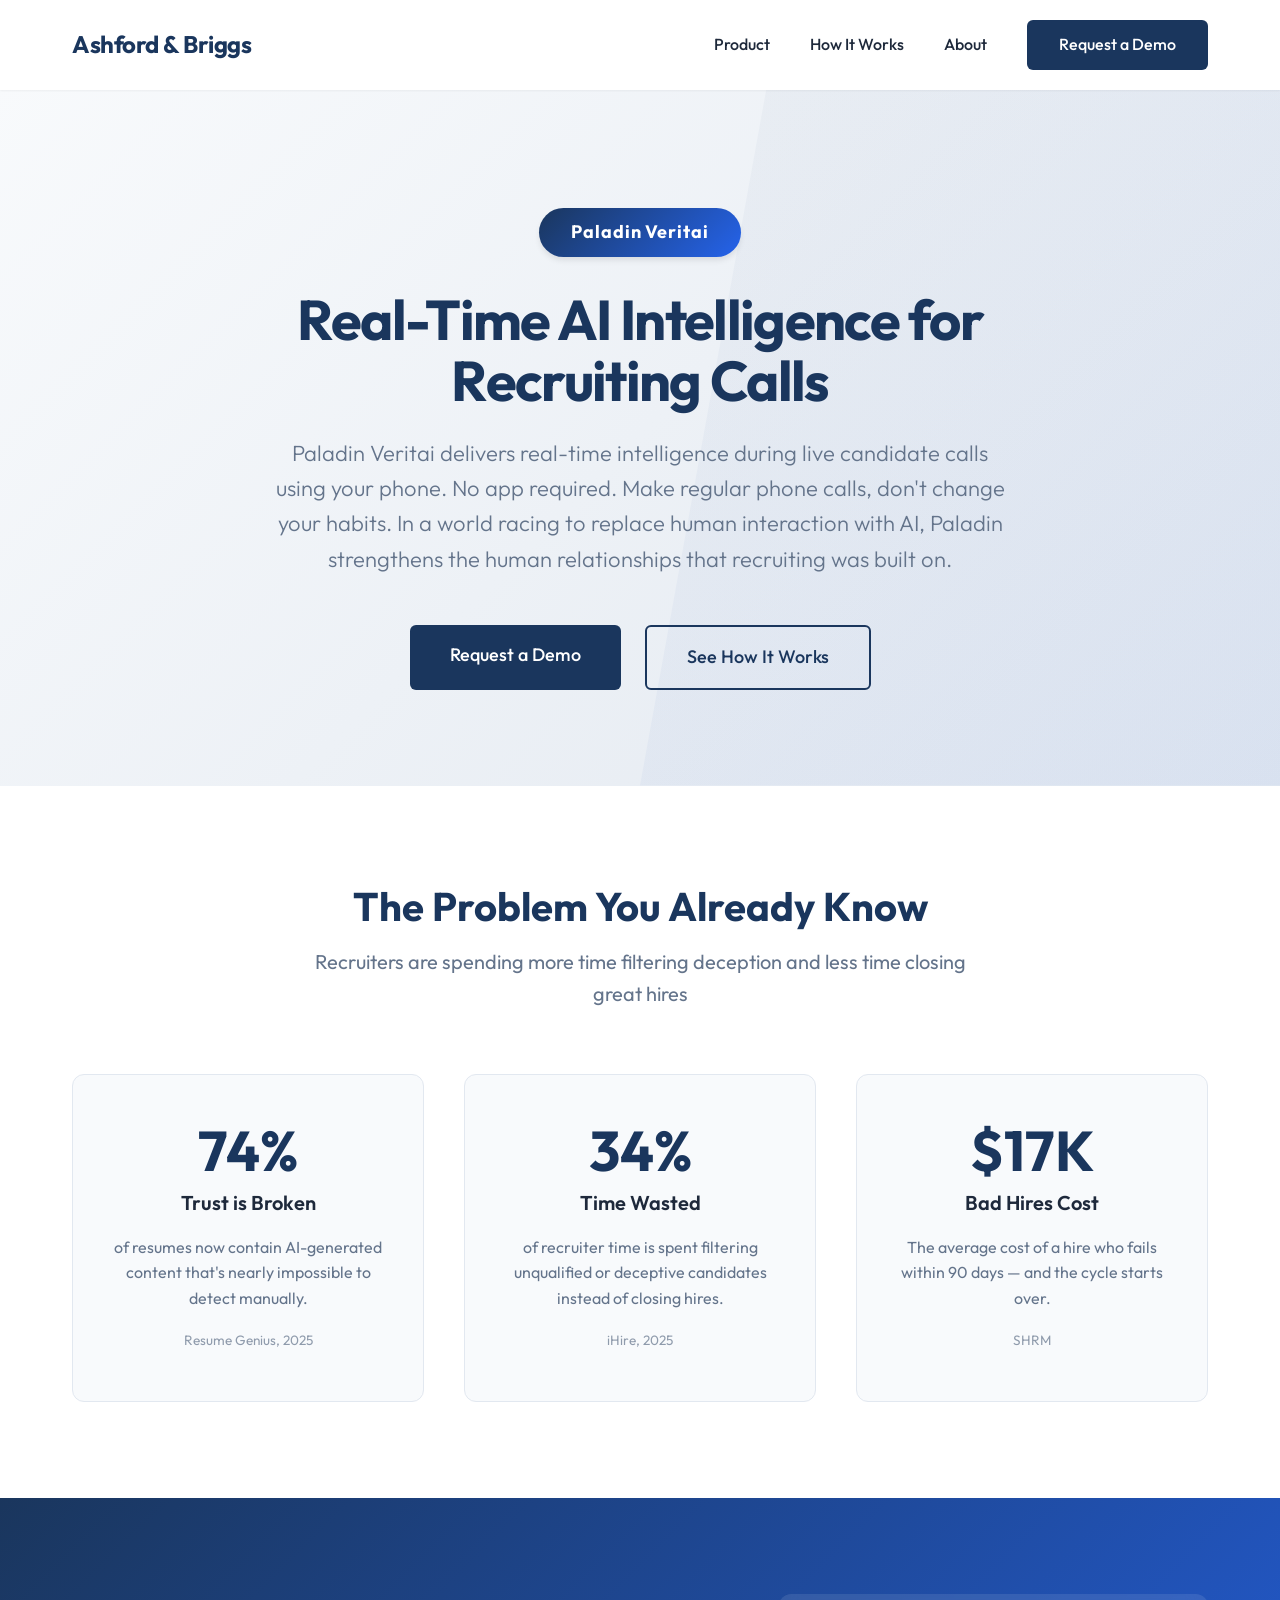
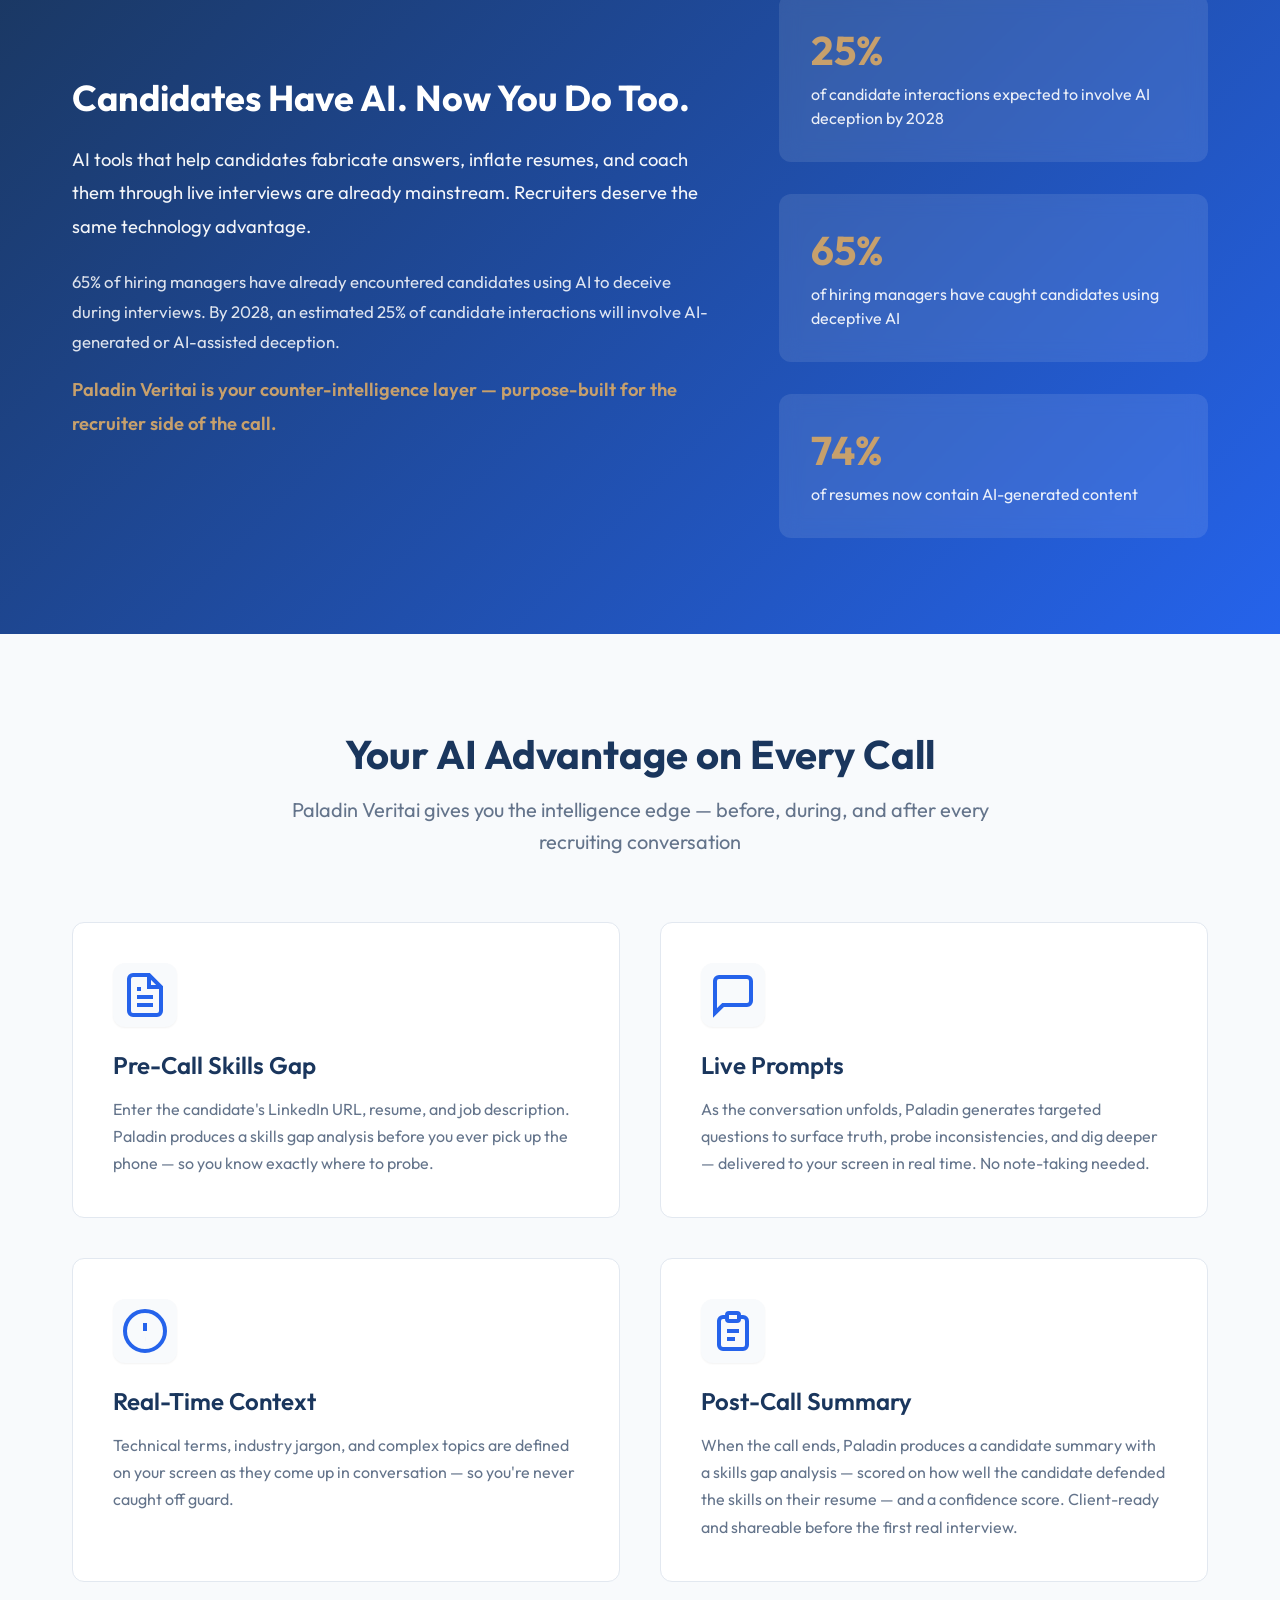
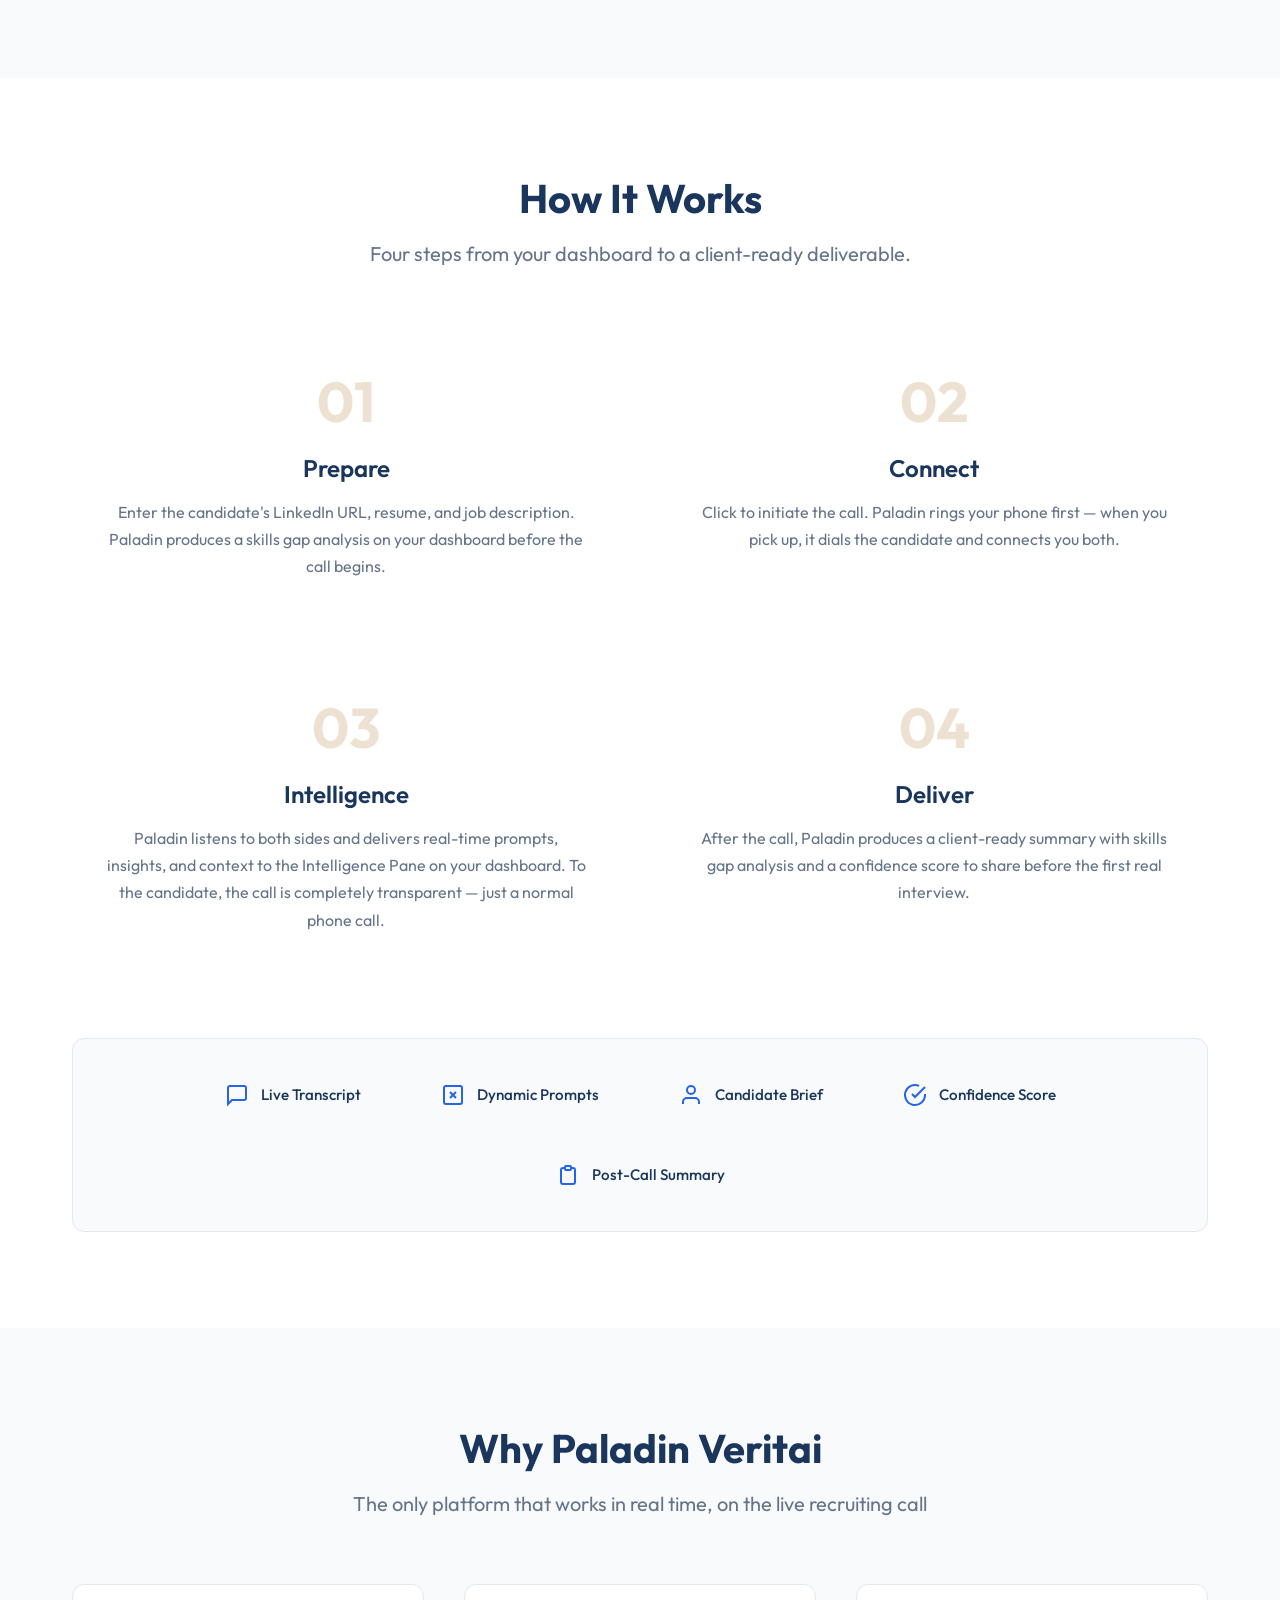
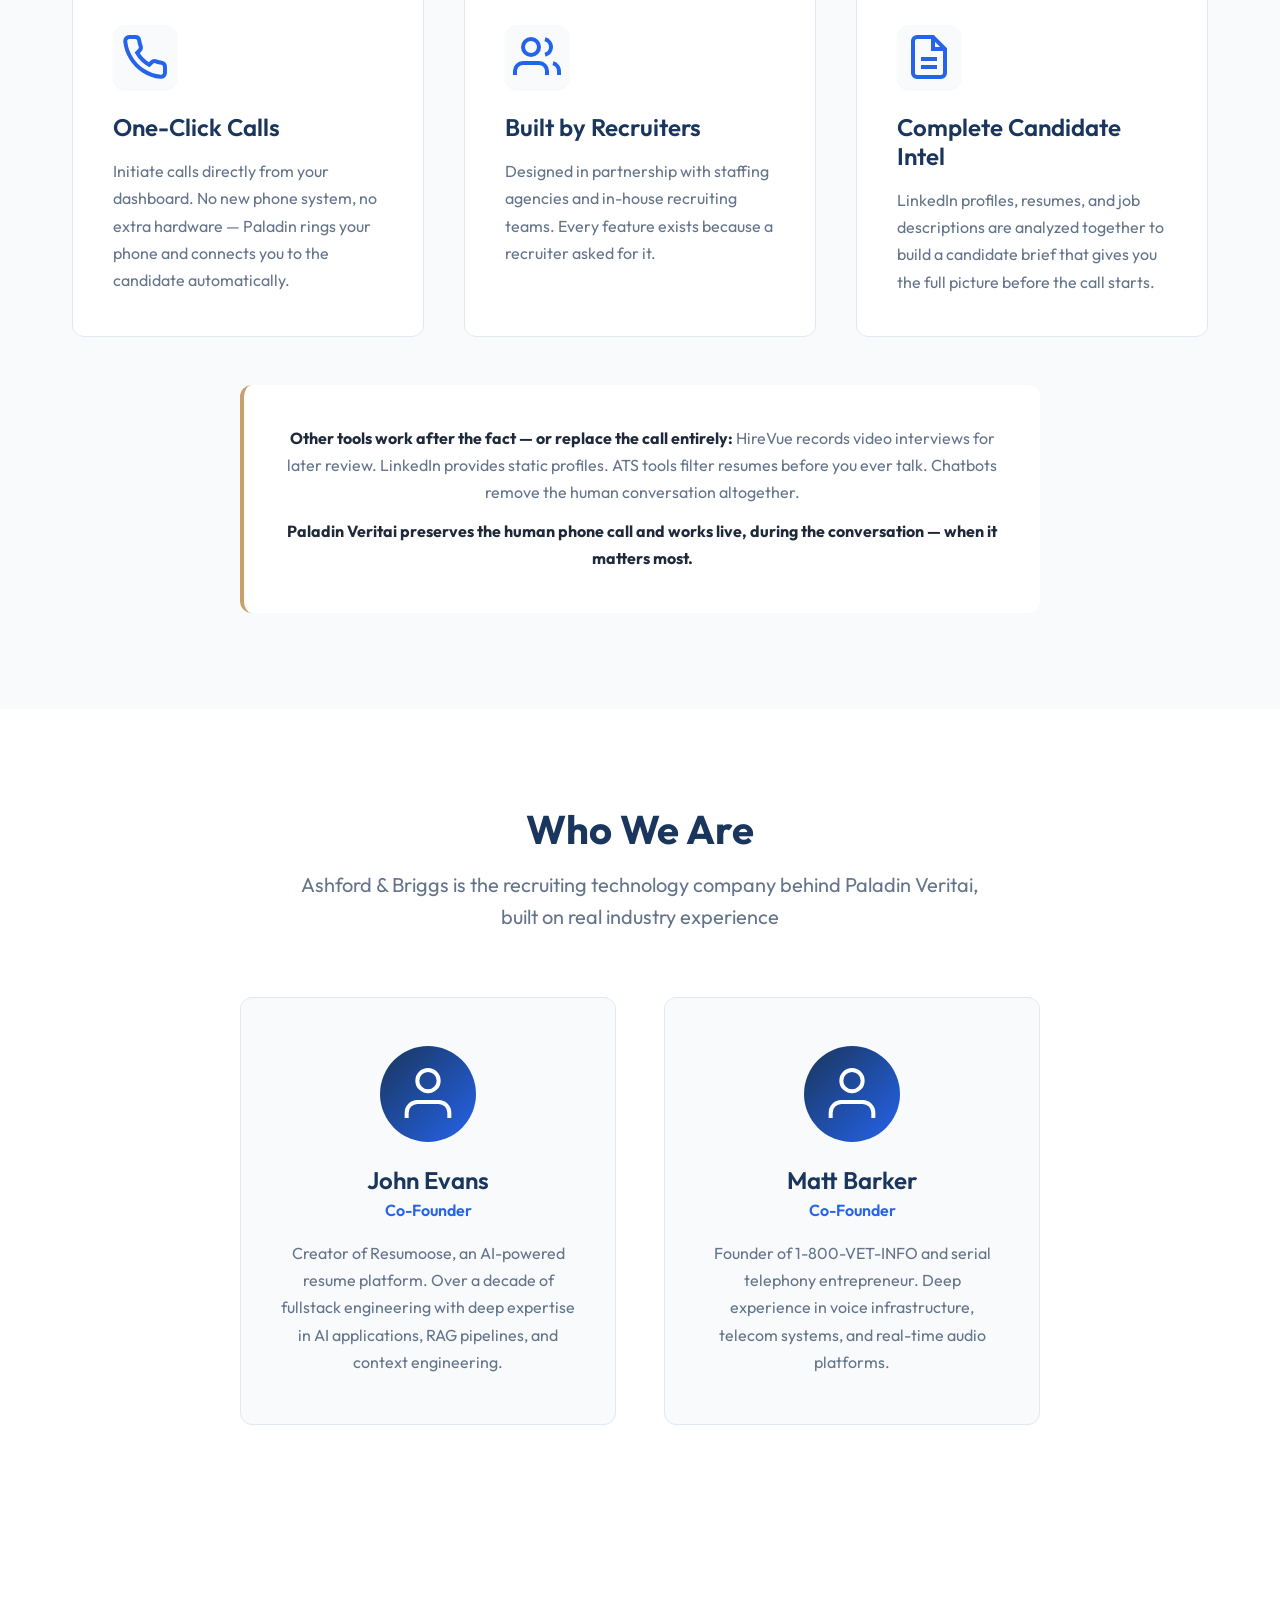
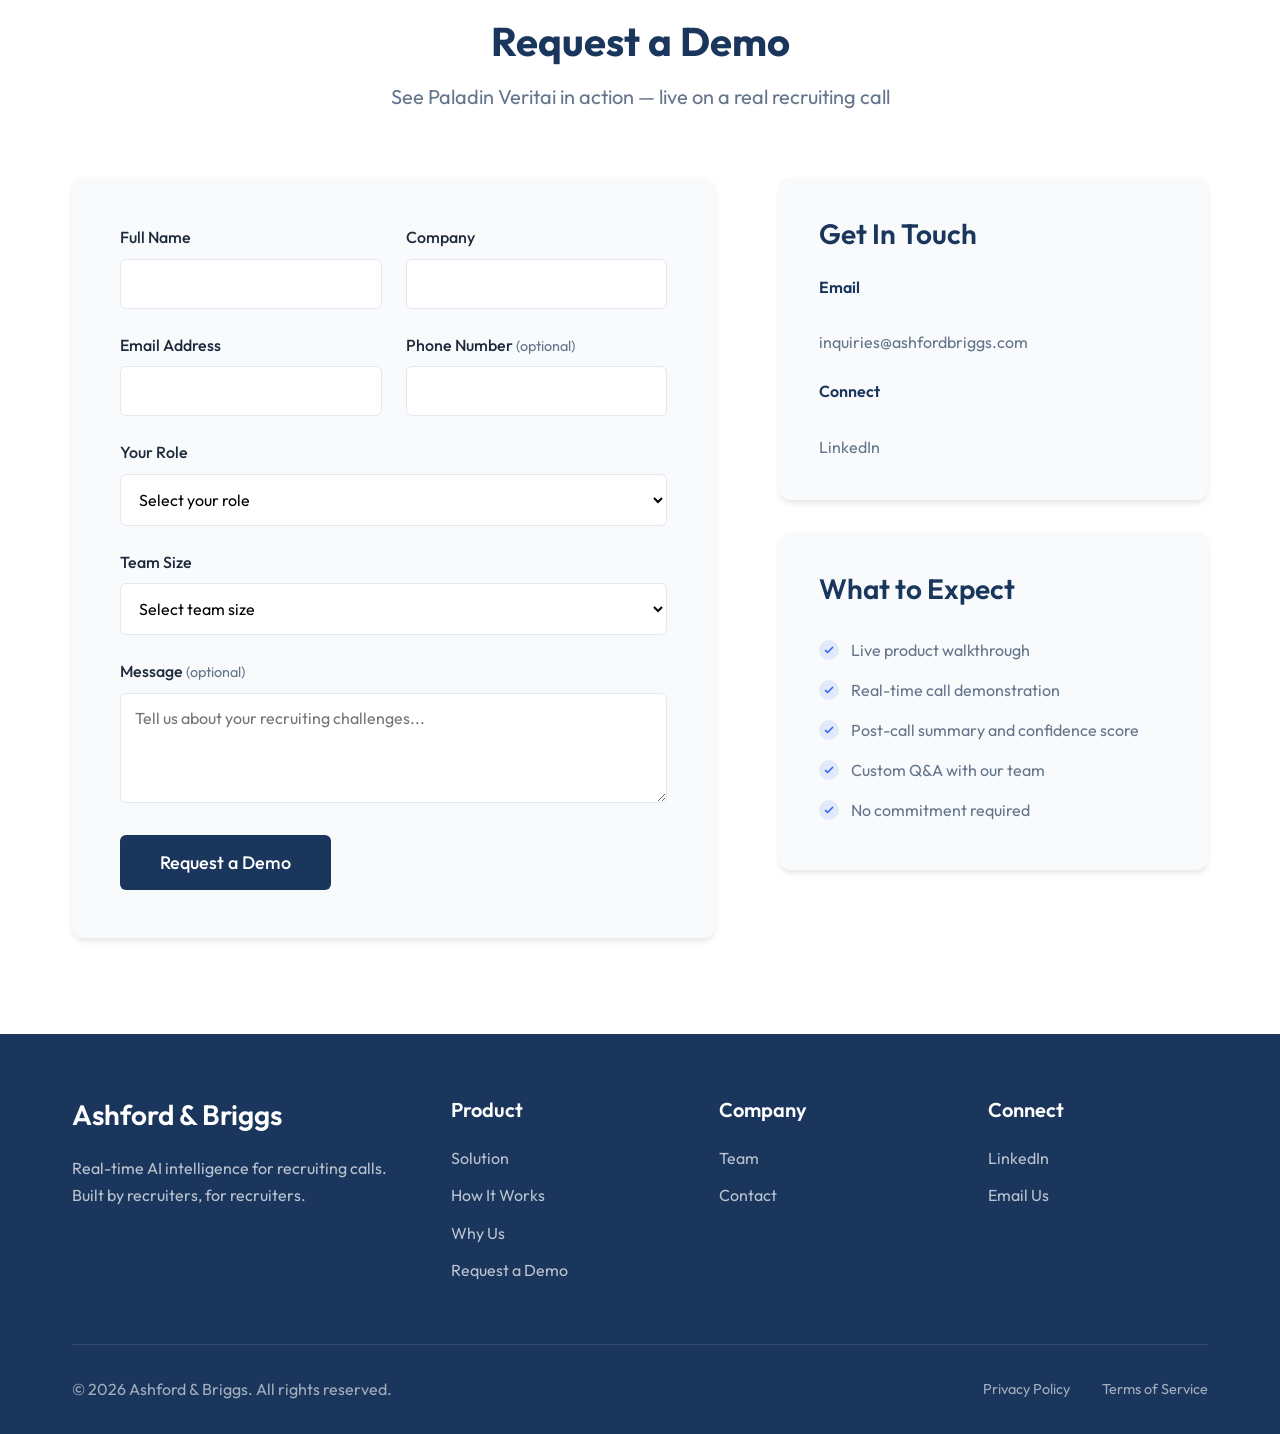
==== commit 5b6fbad2: "Add candidate transparency line to How It Works step 03 Co-Authored-By: Claude Opus 4.6 <noreply@ant" ====
--- a/index.html
+++ b/index.html
@@ -195,7 +195,7 @@
                 <article class="step-card">
                     <div class="step-number">03</div>
                     <h3>Intelligence</h3>
-                    <p>Paladin listens to both sides and delivers real-time prompts, insights, and context to the Intelligence Pane on your dashboard.</p>
+                    <p>Paladin listens to both sides and delivers real-time prompts, insights, and context to the Intelligence Pane on your dashboard. To the candidate, the call is completely transparent — just a normal phone call.</p>
                 </article>
 
                 <article class="step-card">
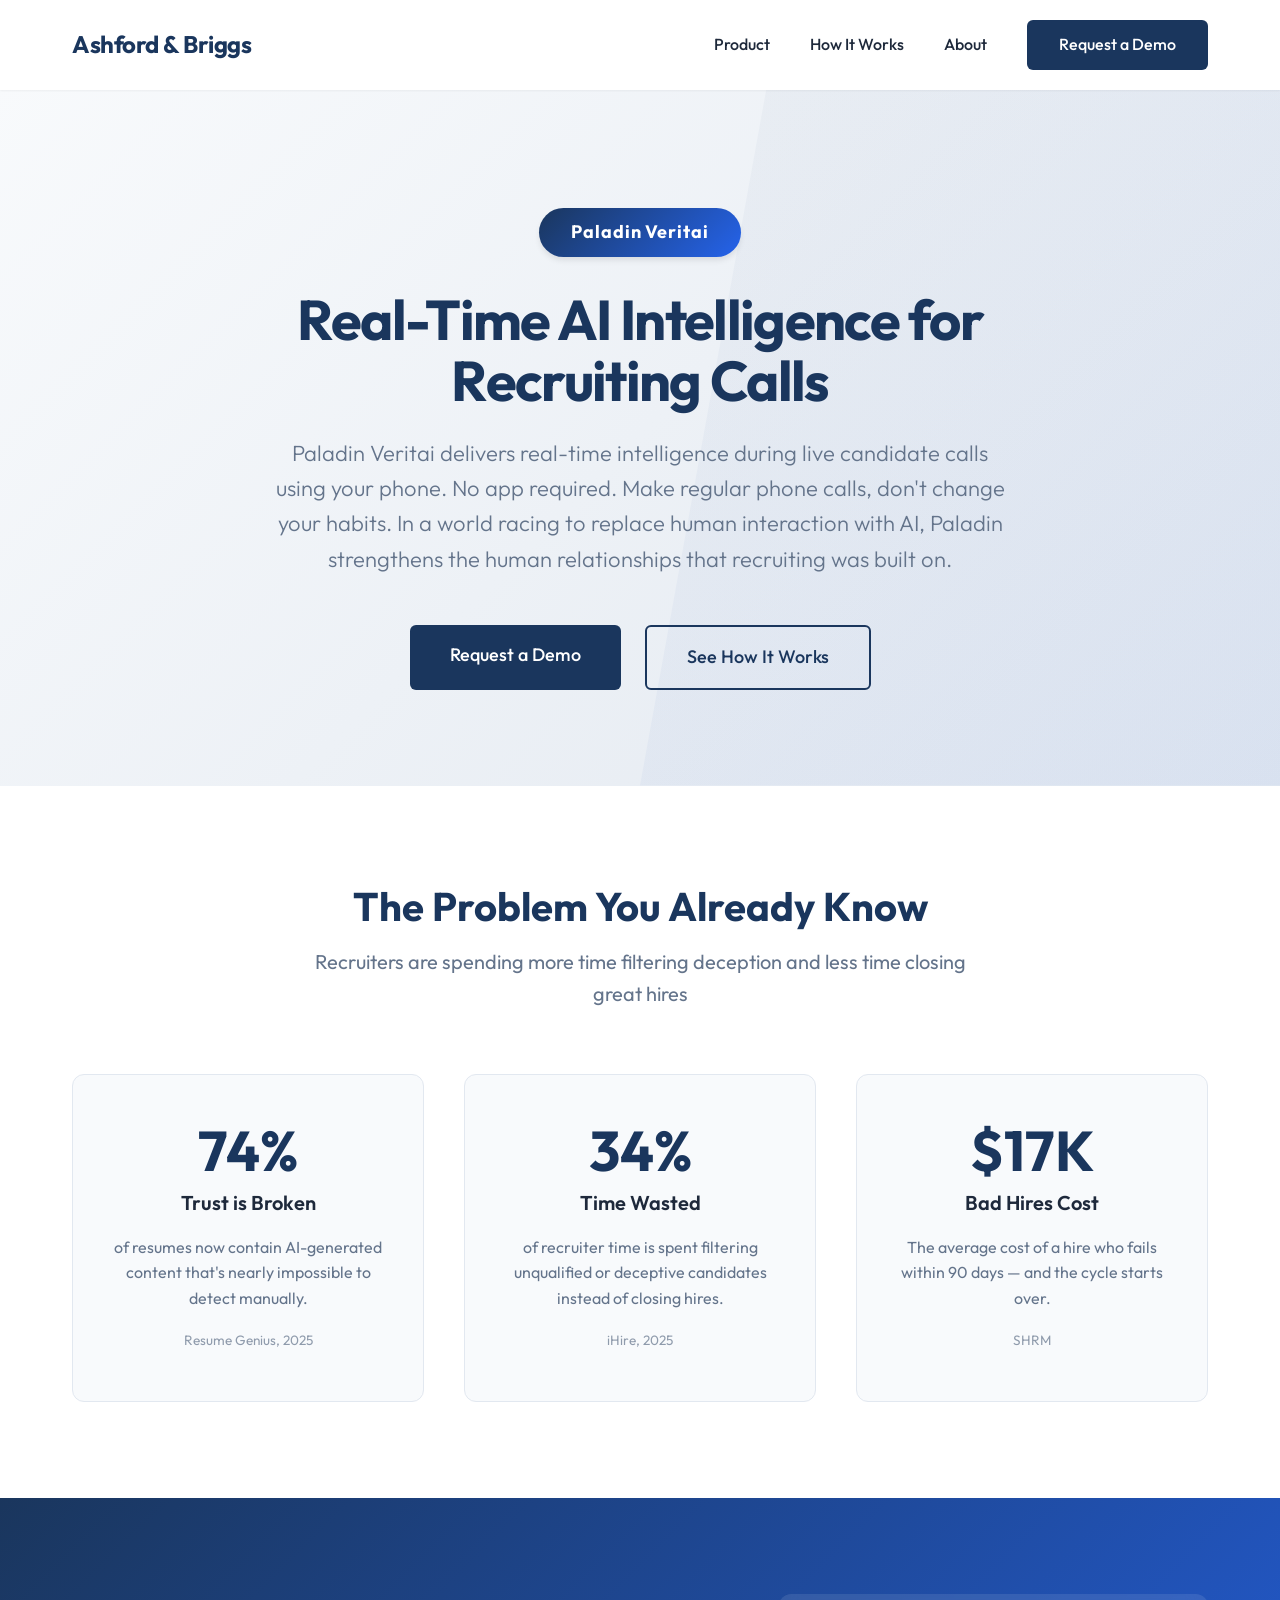
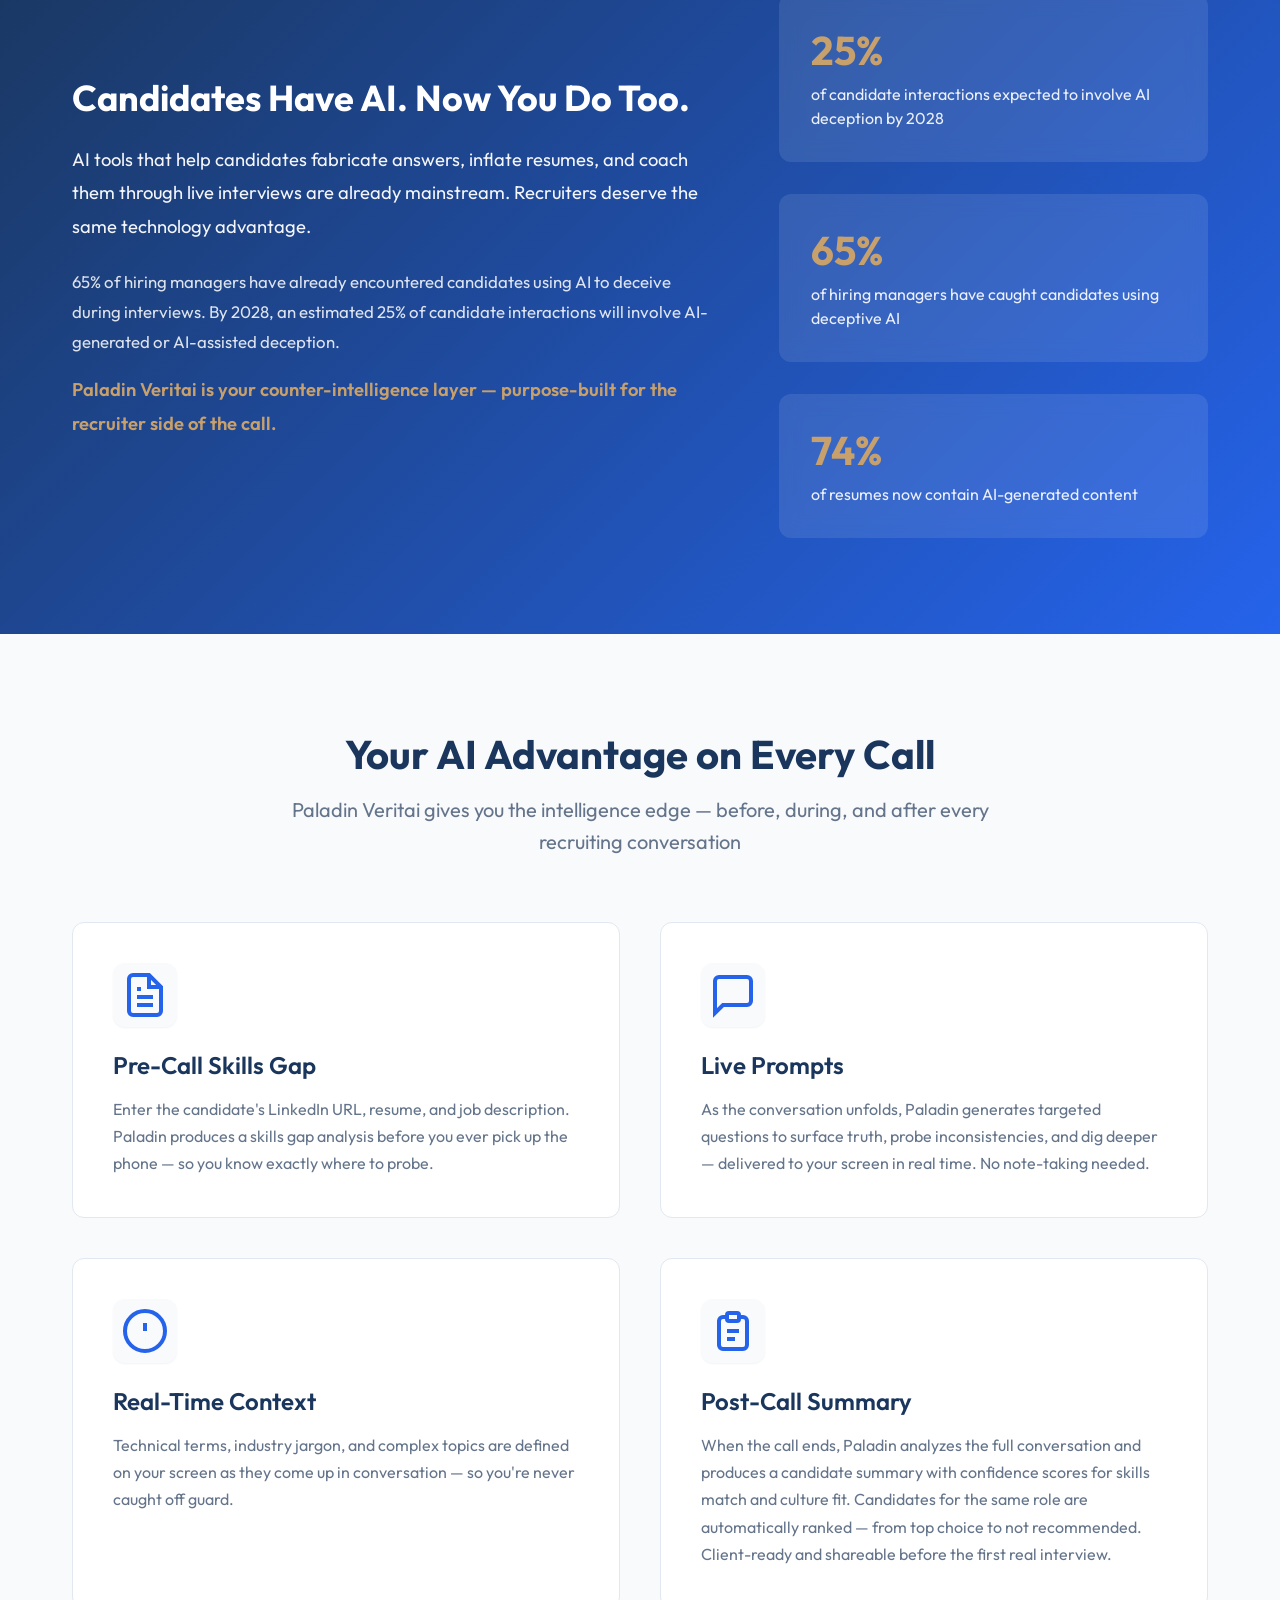
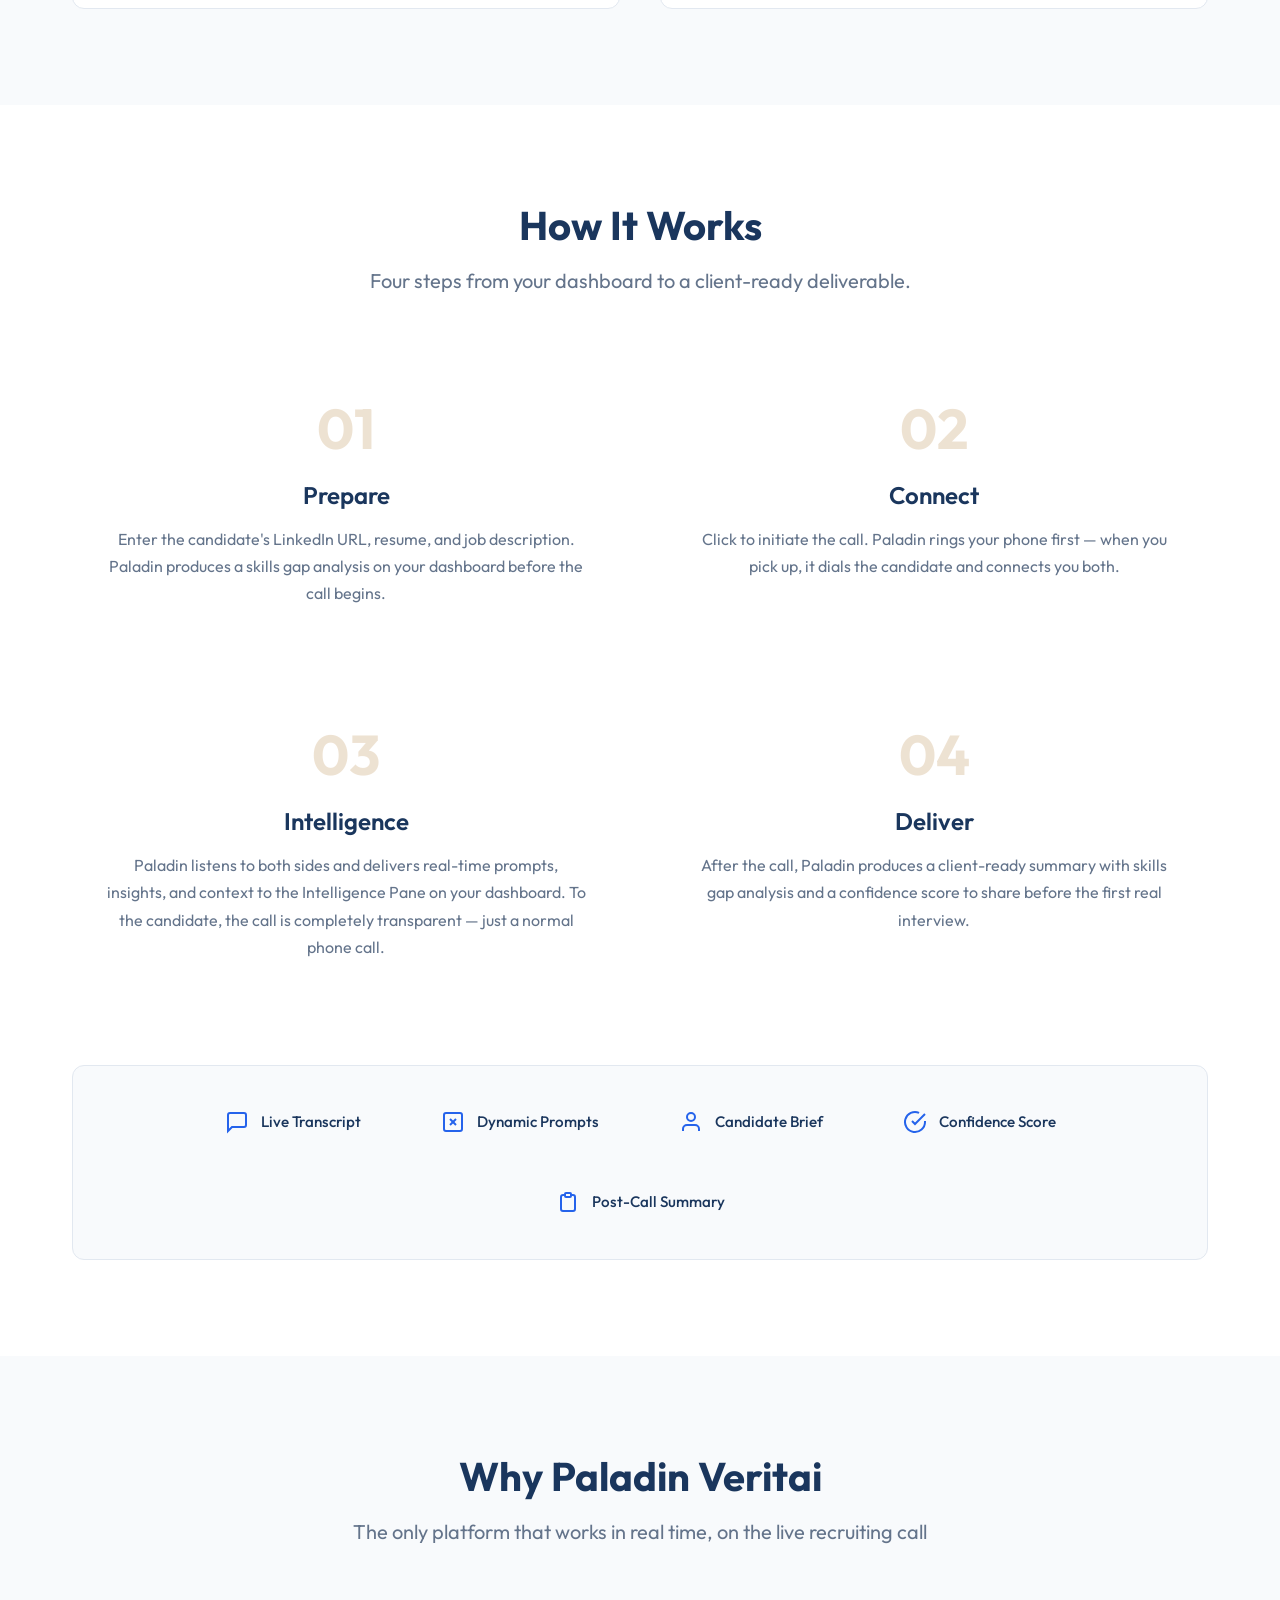
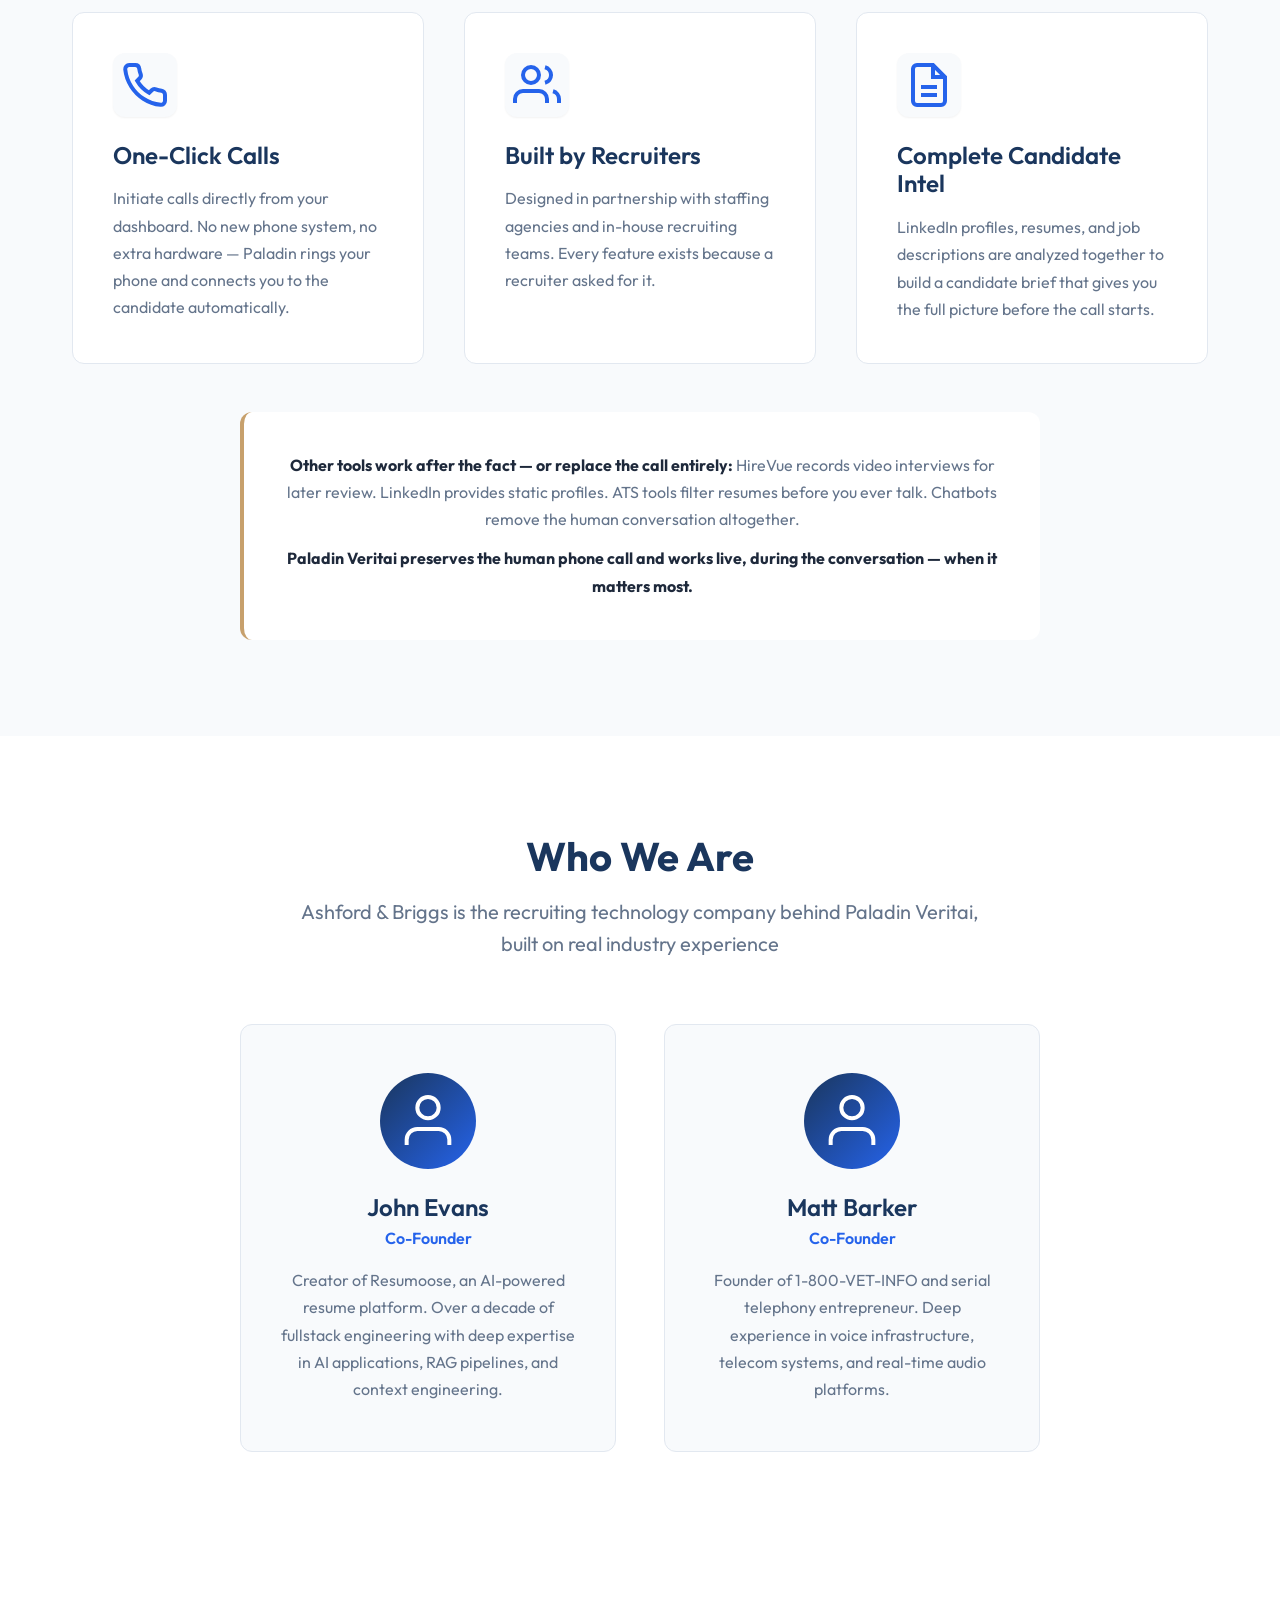
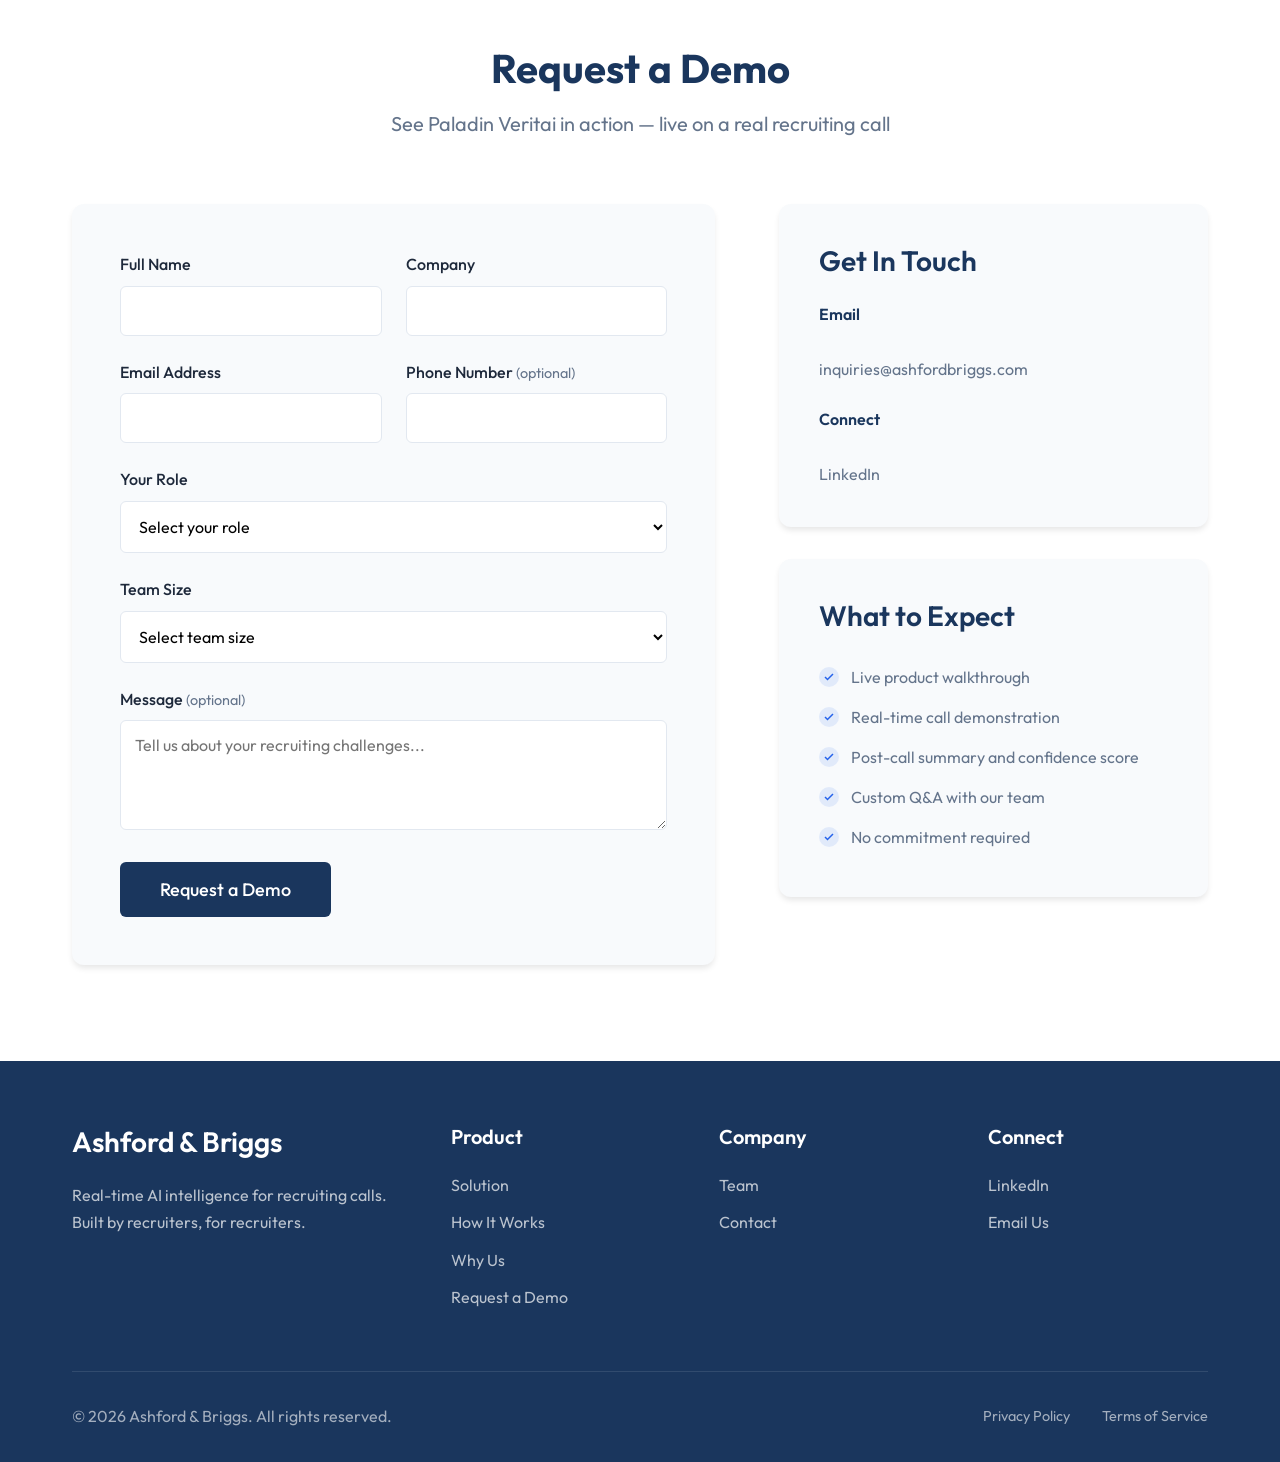
==== commit 4669d25e: "Update Post-Call Summary card with confidence scoring and candidate ranking Co-Authored-By: Claude O" ====
--- a/index.html
+++ b/index.html
@@ -165,7 +165,7 @@
                         </svg>
                     </div>
                     <h3>Post-Call Summary</h3>
-                    <p>When the call ends, Paladin produces a candidate summary with a skills gap analysis — scored on how well the candidate defended the skills on their resume — and a confidence score. Client-ready and shareable before the first real interview.</p>
+                    <p>When the call ends, Paladin analyzes the full conversation and produces a candidate summary with confidence scores for skills match and culture fit. Candidates for the same role are automatically ranked — from top choice to not recommended. Client-ready and shareable before the first real interview.</p>
                 </article>
             </div>
         </div>
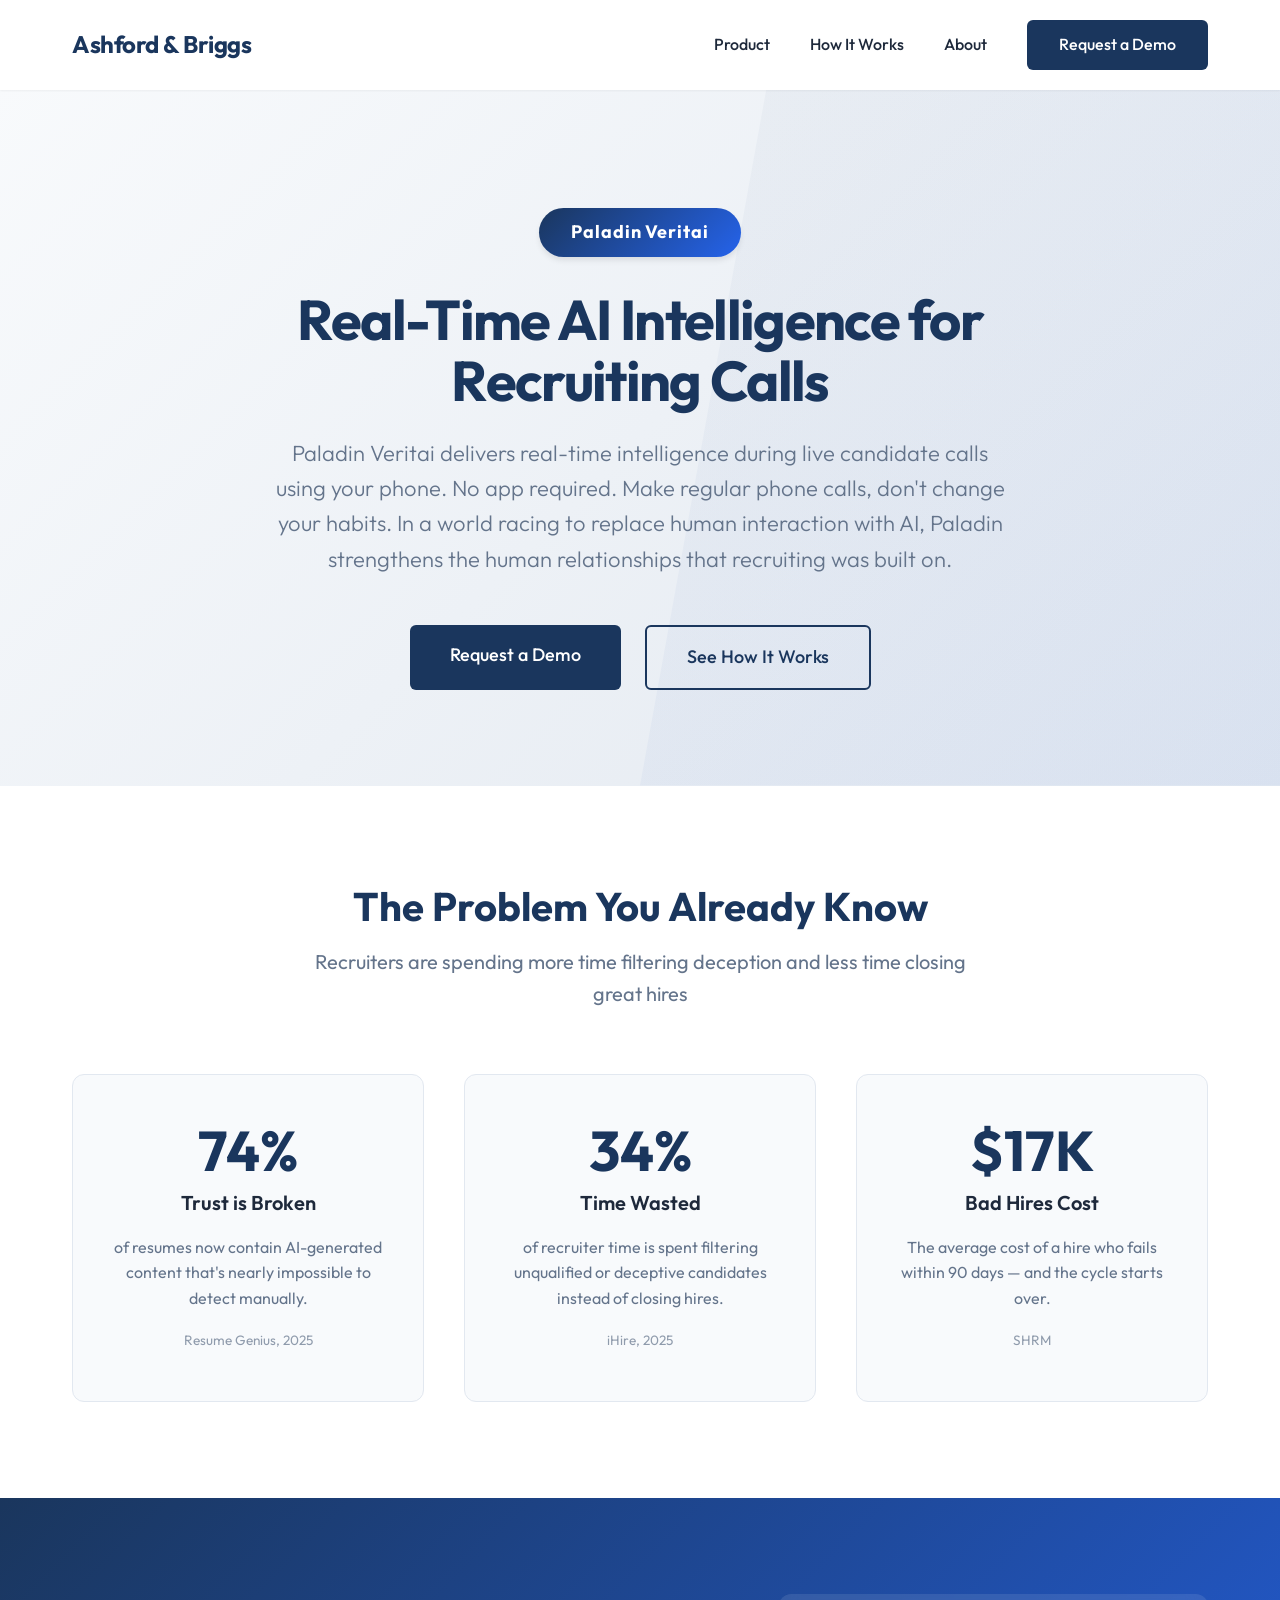
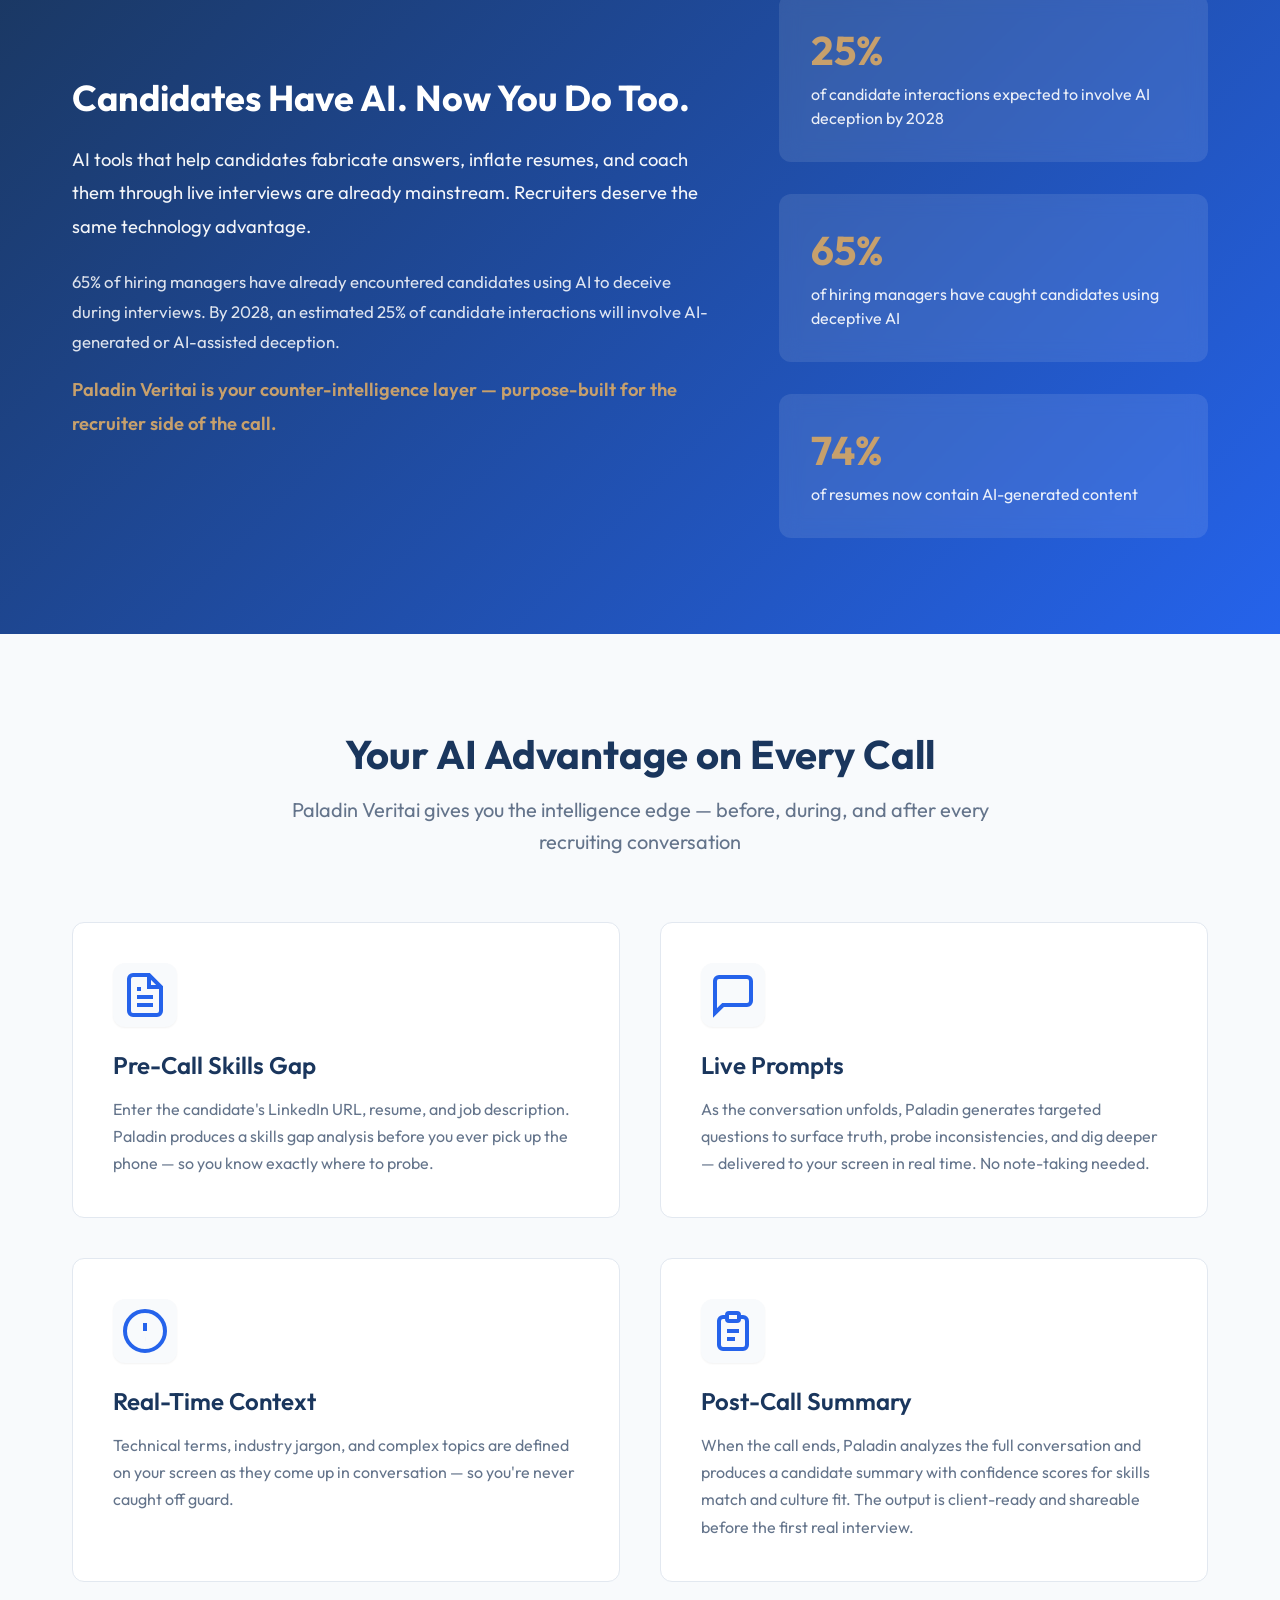
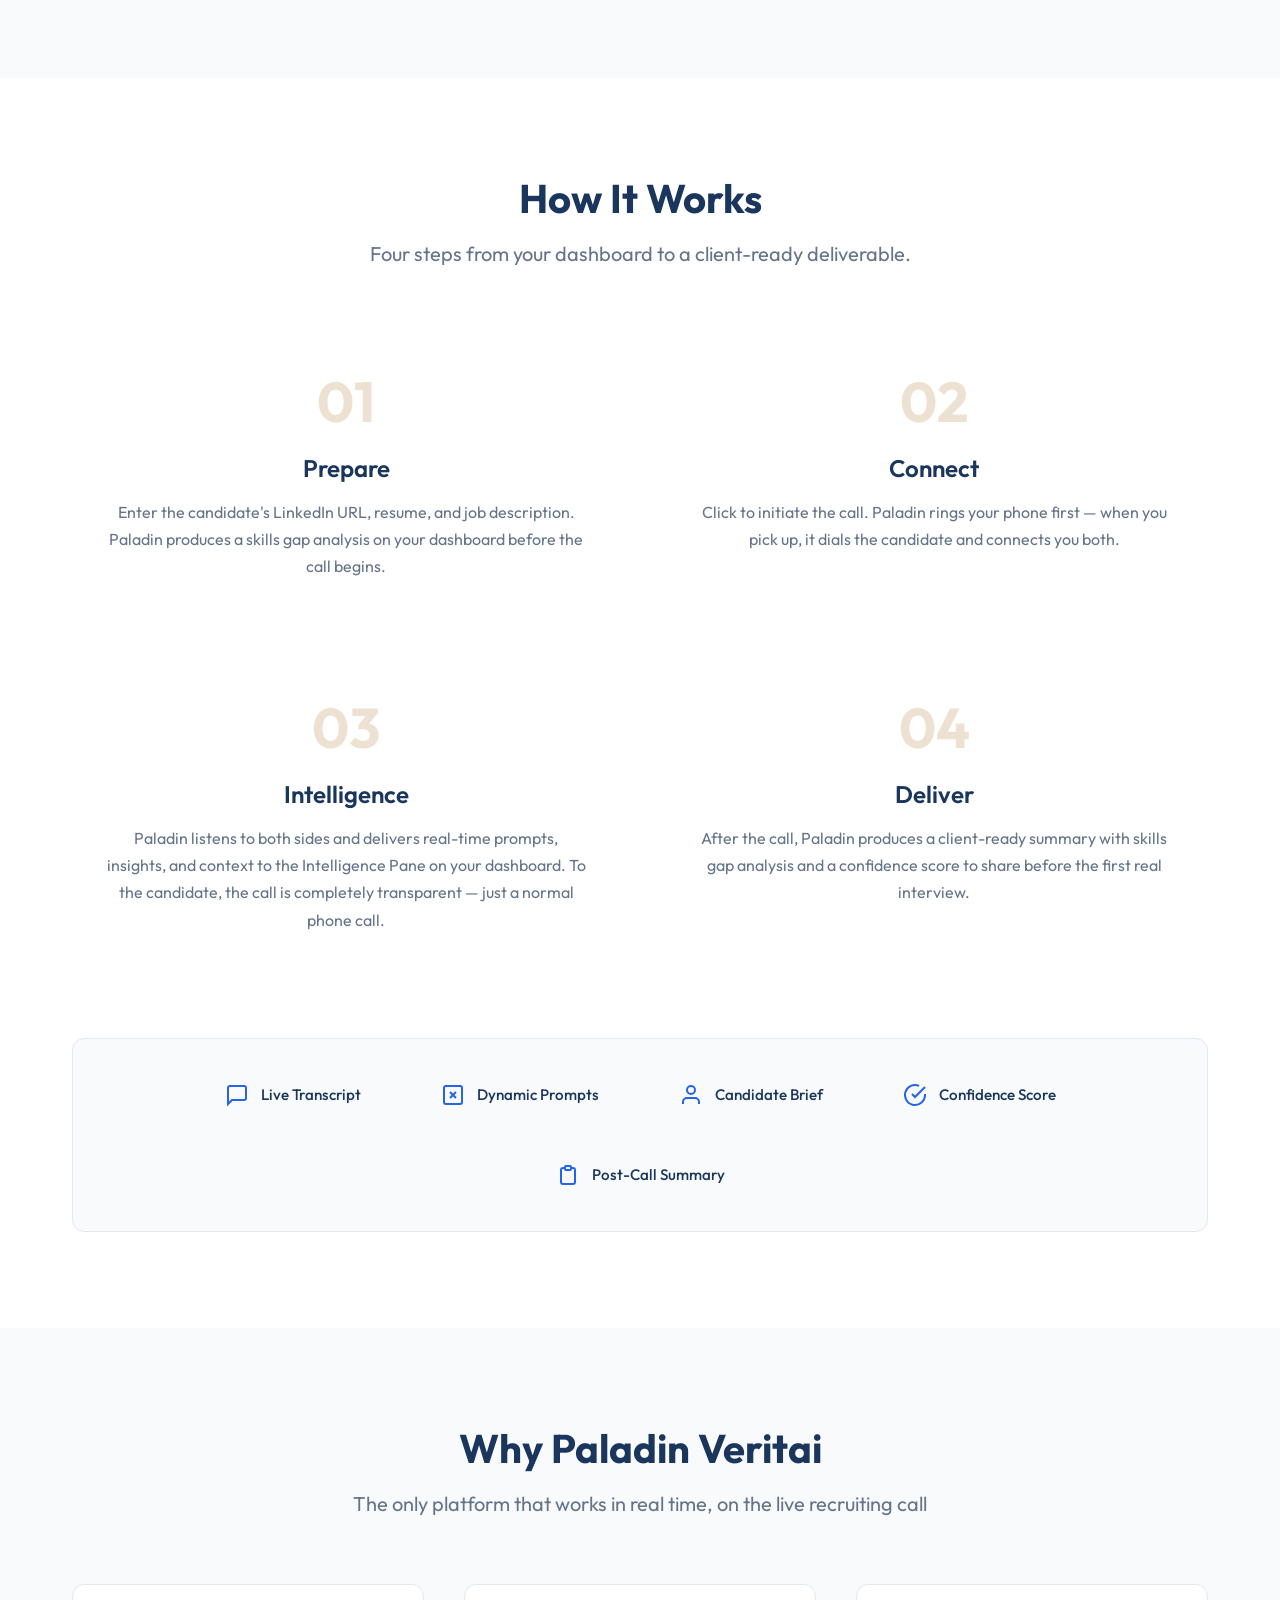
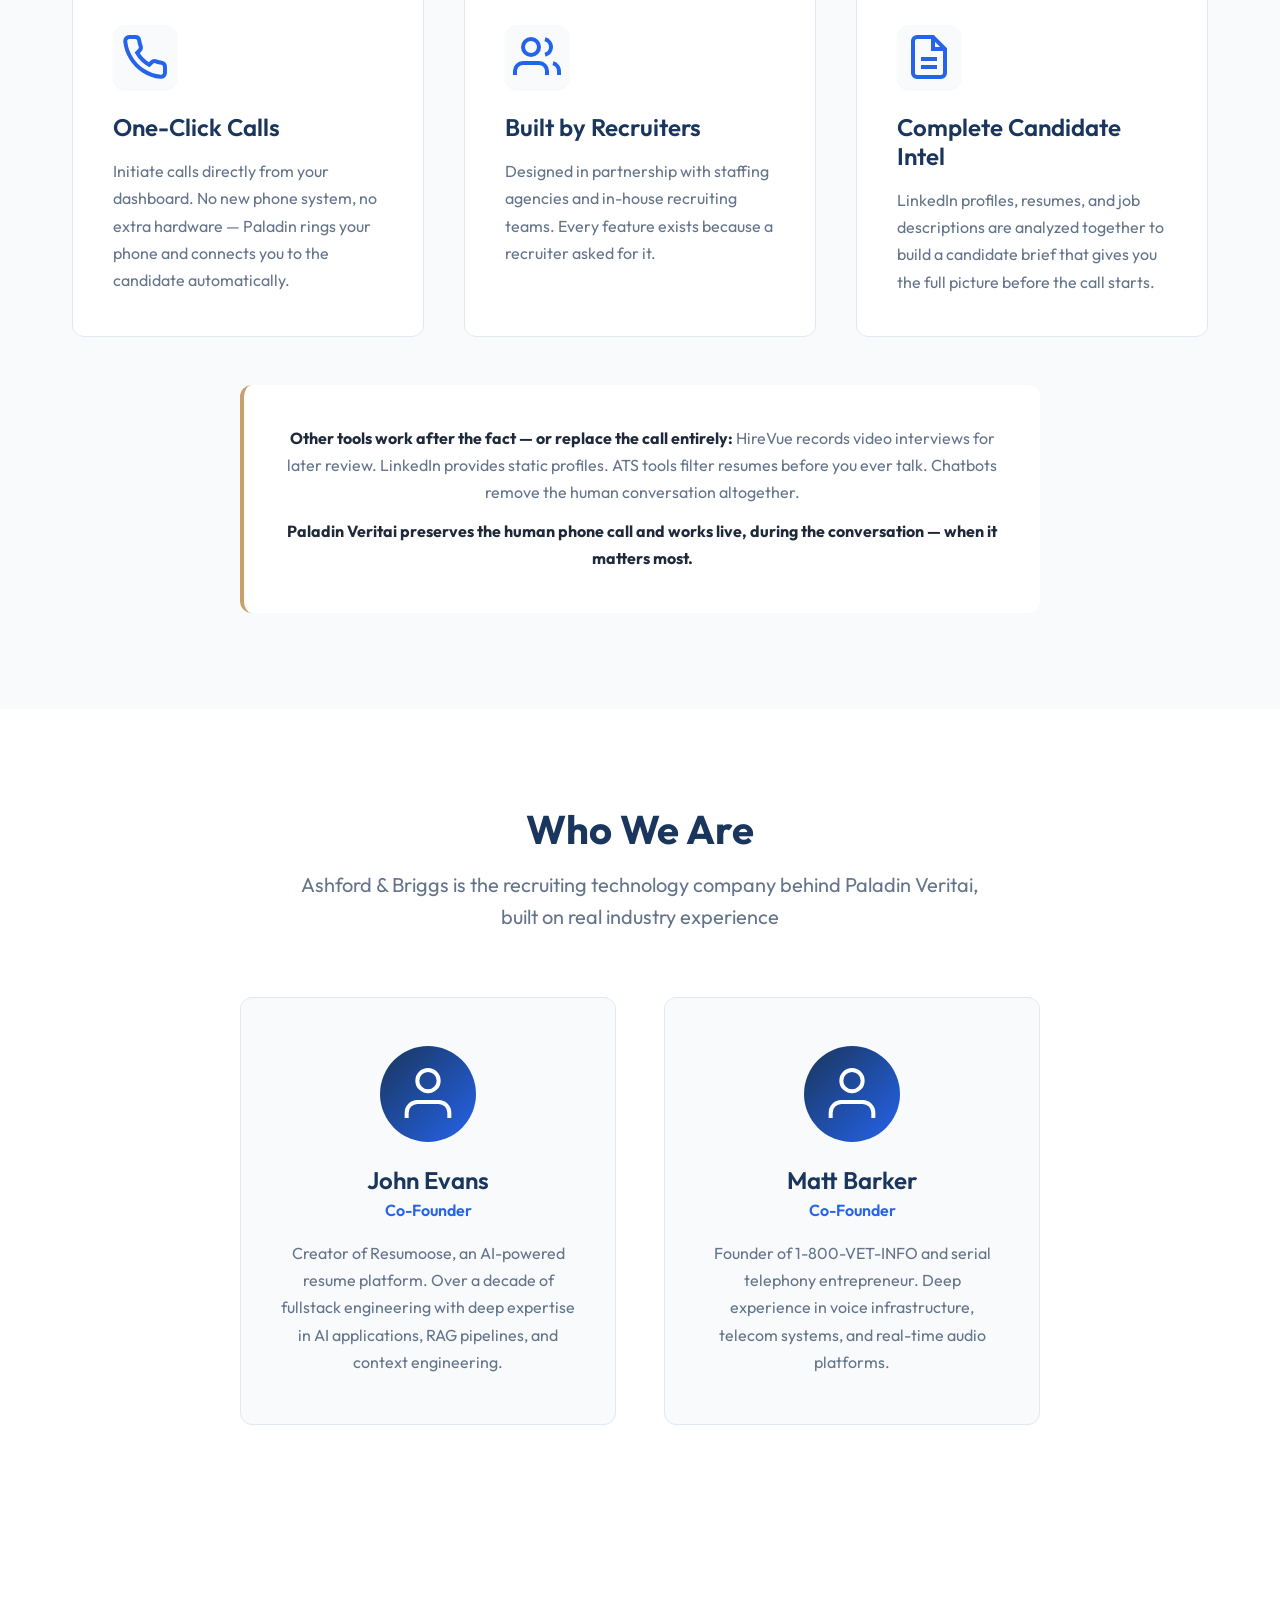
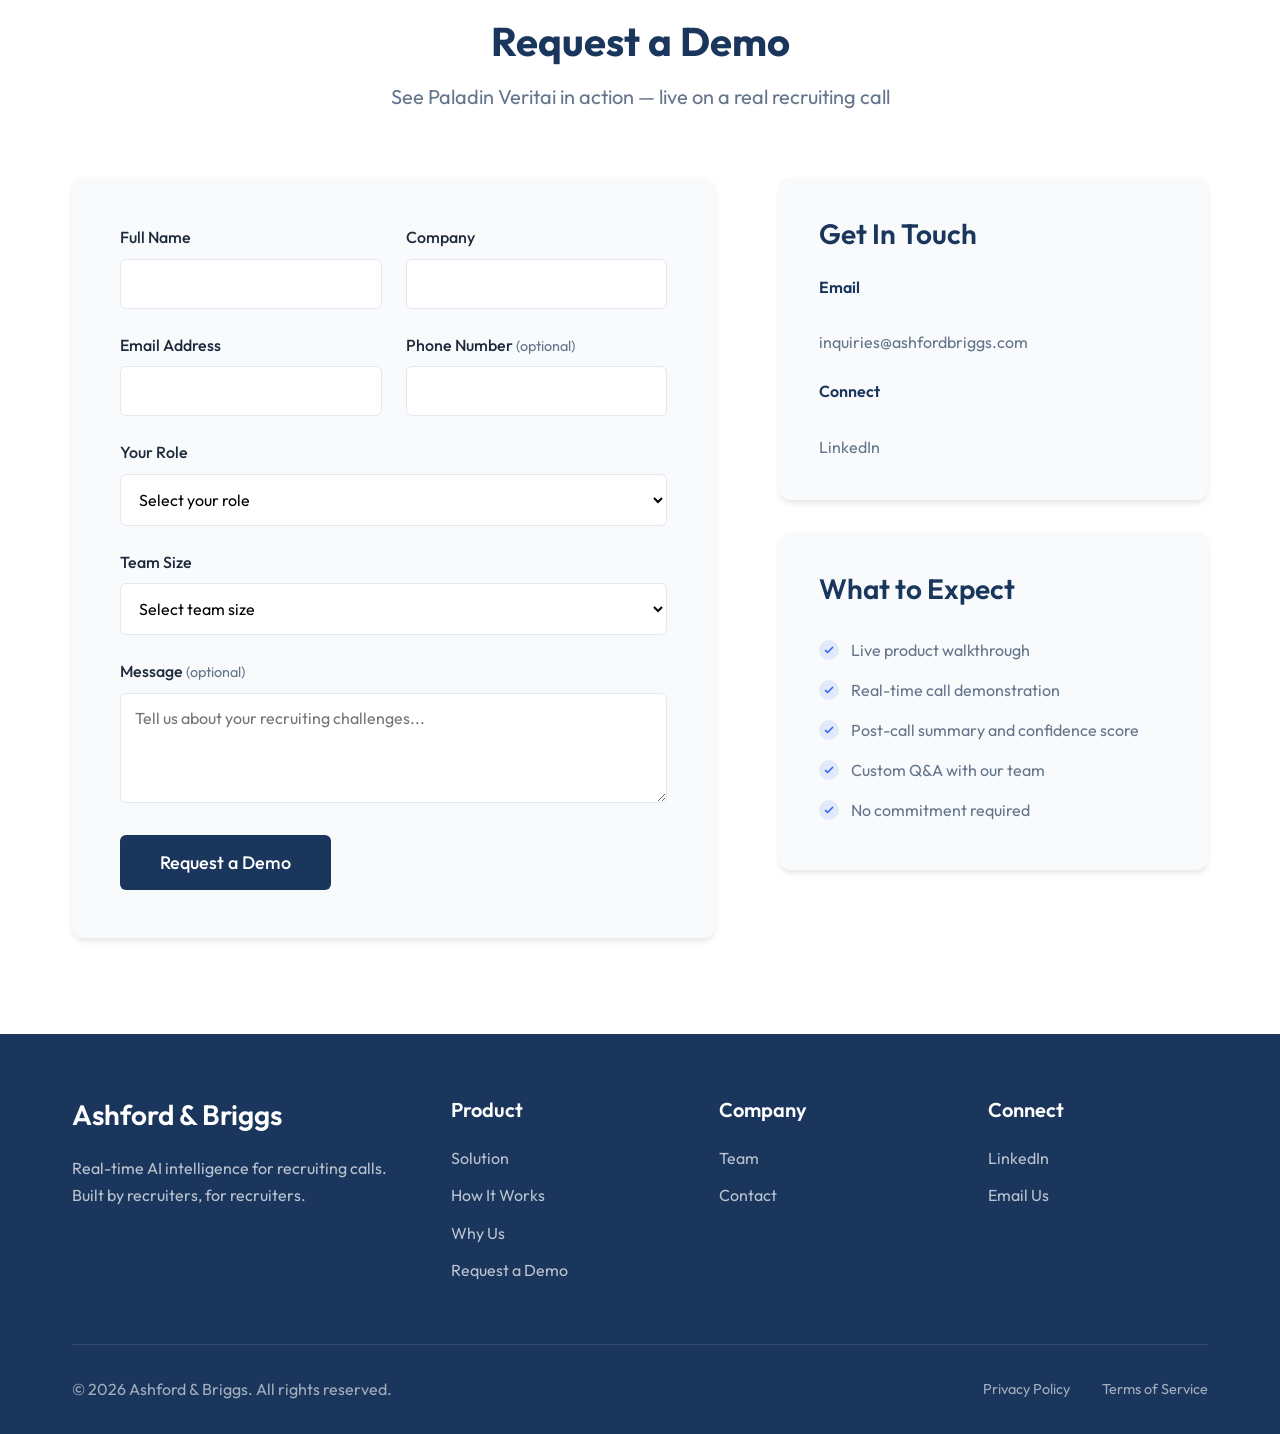
==== commit f2e5f38e: "Simplify Post-Call Summary card copy Co-Authored-By: Claude Opus 4.6 <noreply@anthropic.com>" ====
--- a/index.html
+++ b/index.html
@@ -165,7 +165,7 @@
                         </svg>
                     </div>
                     <h3>Post-Call Summary</h3>
-                    <p>When the call ends, Paladin analyzes the full conversation and produces a candidate summary with confidence scores for skills match and culture fit. Candidates for the same role are automatically ranked — from top choice to not recommended. Client-ready and shareable before the first real interview.</p>
+                    <p>When the call ends, Paladin analyzes the full conversation and produces a candidate summary with confidence scores for skills match and culture fit. The output is client-ready and shareable before the first real interview.</p>
                 </article>
             </div>
         </div>
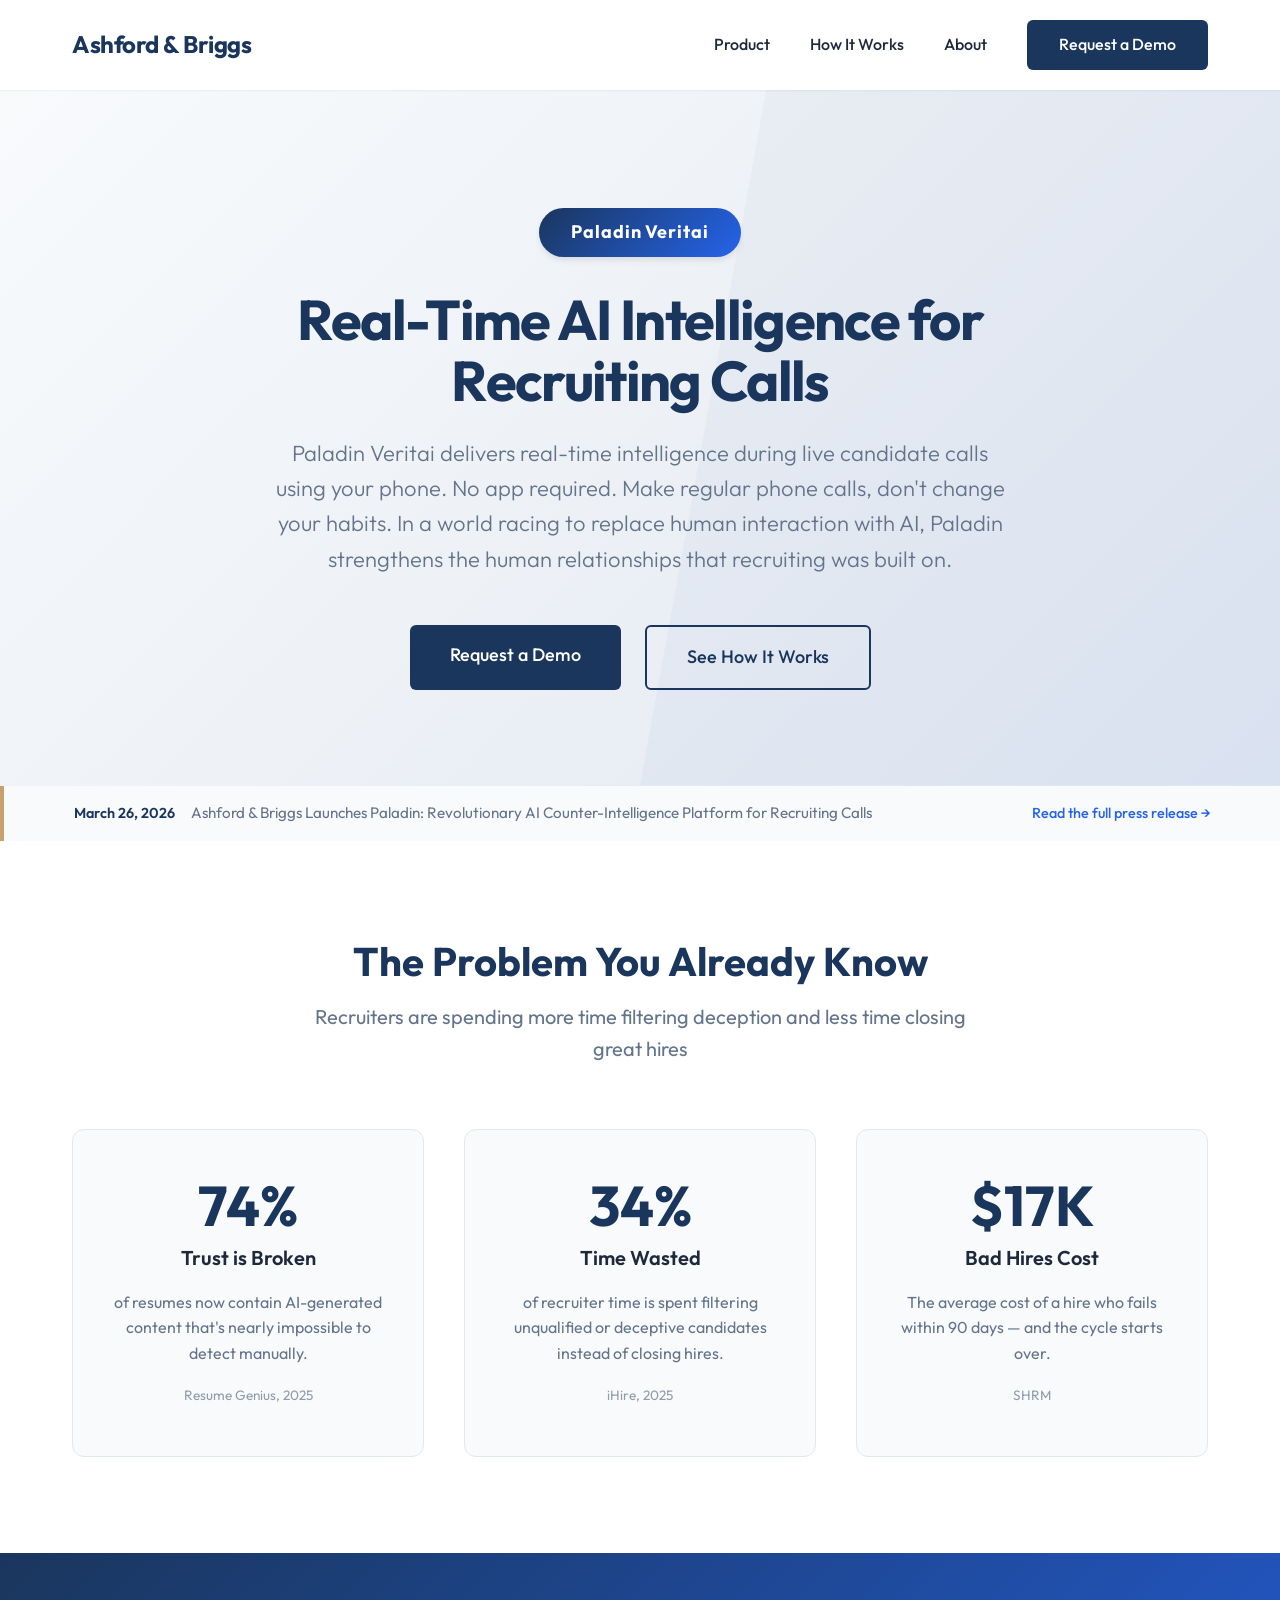
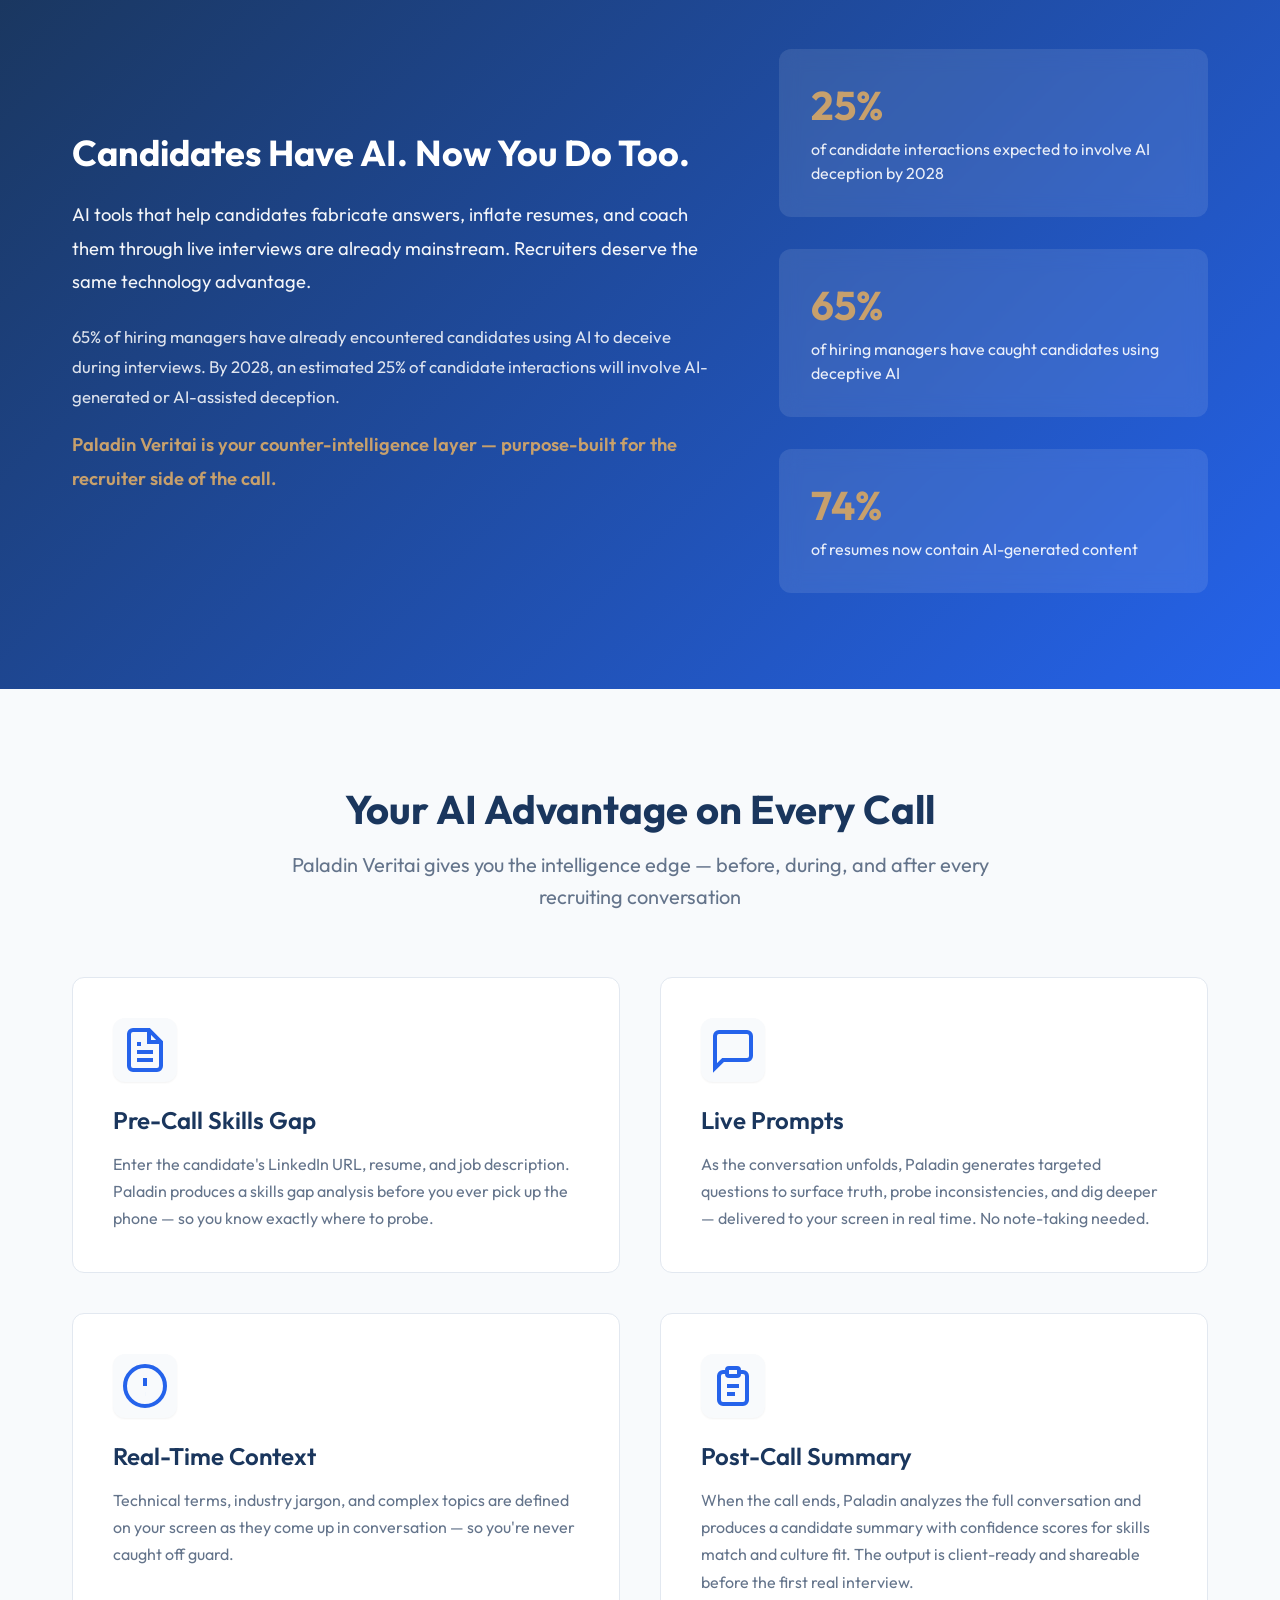
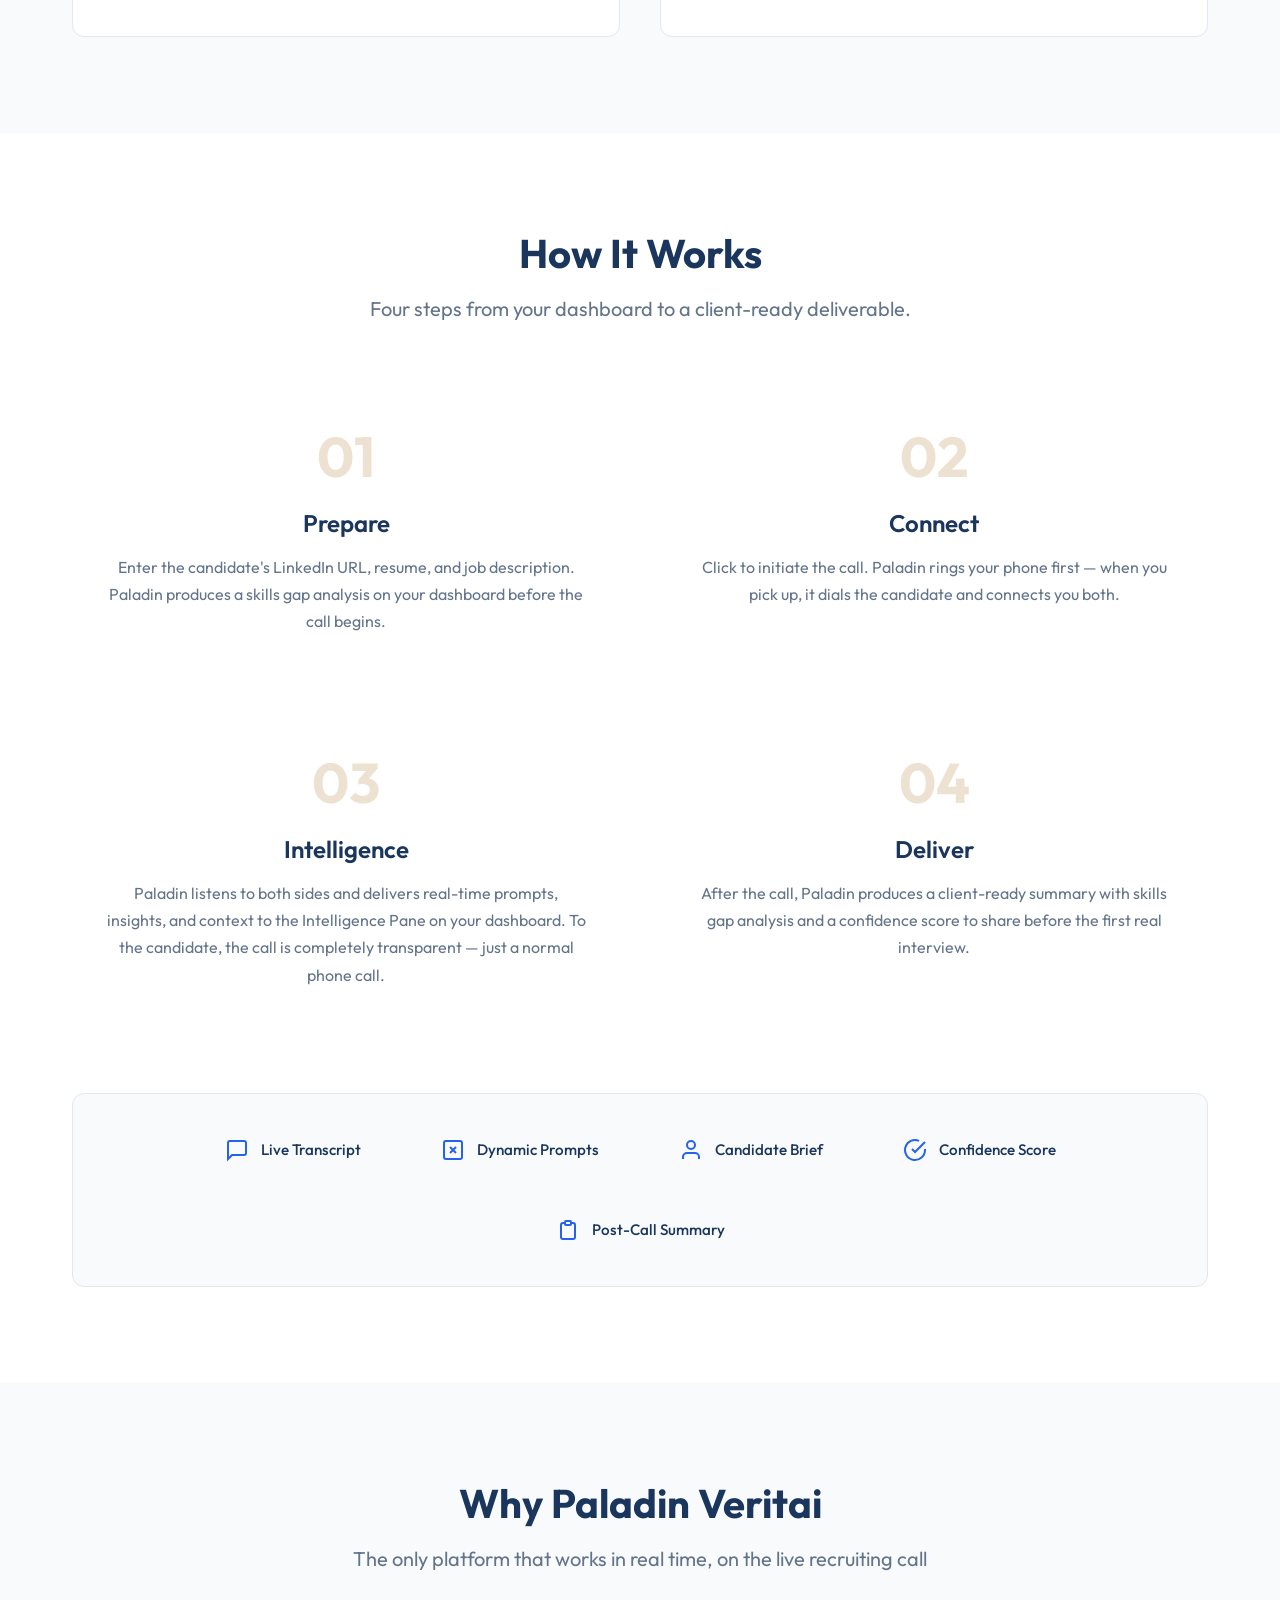
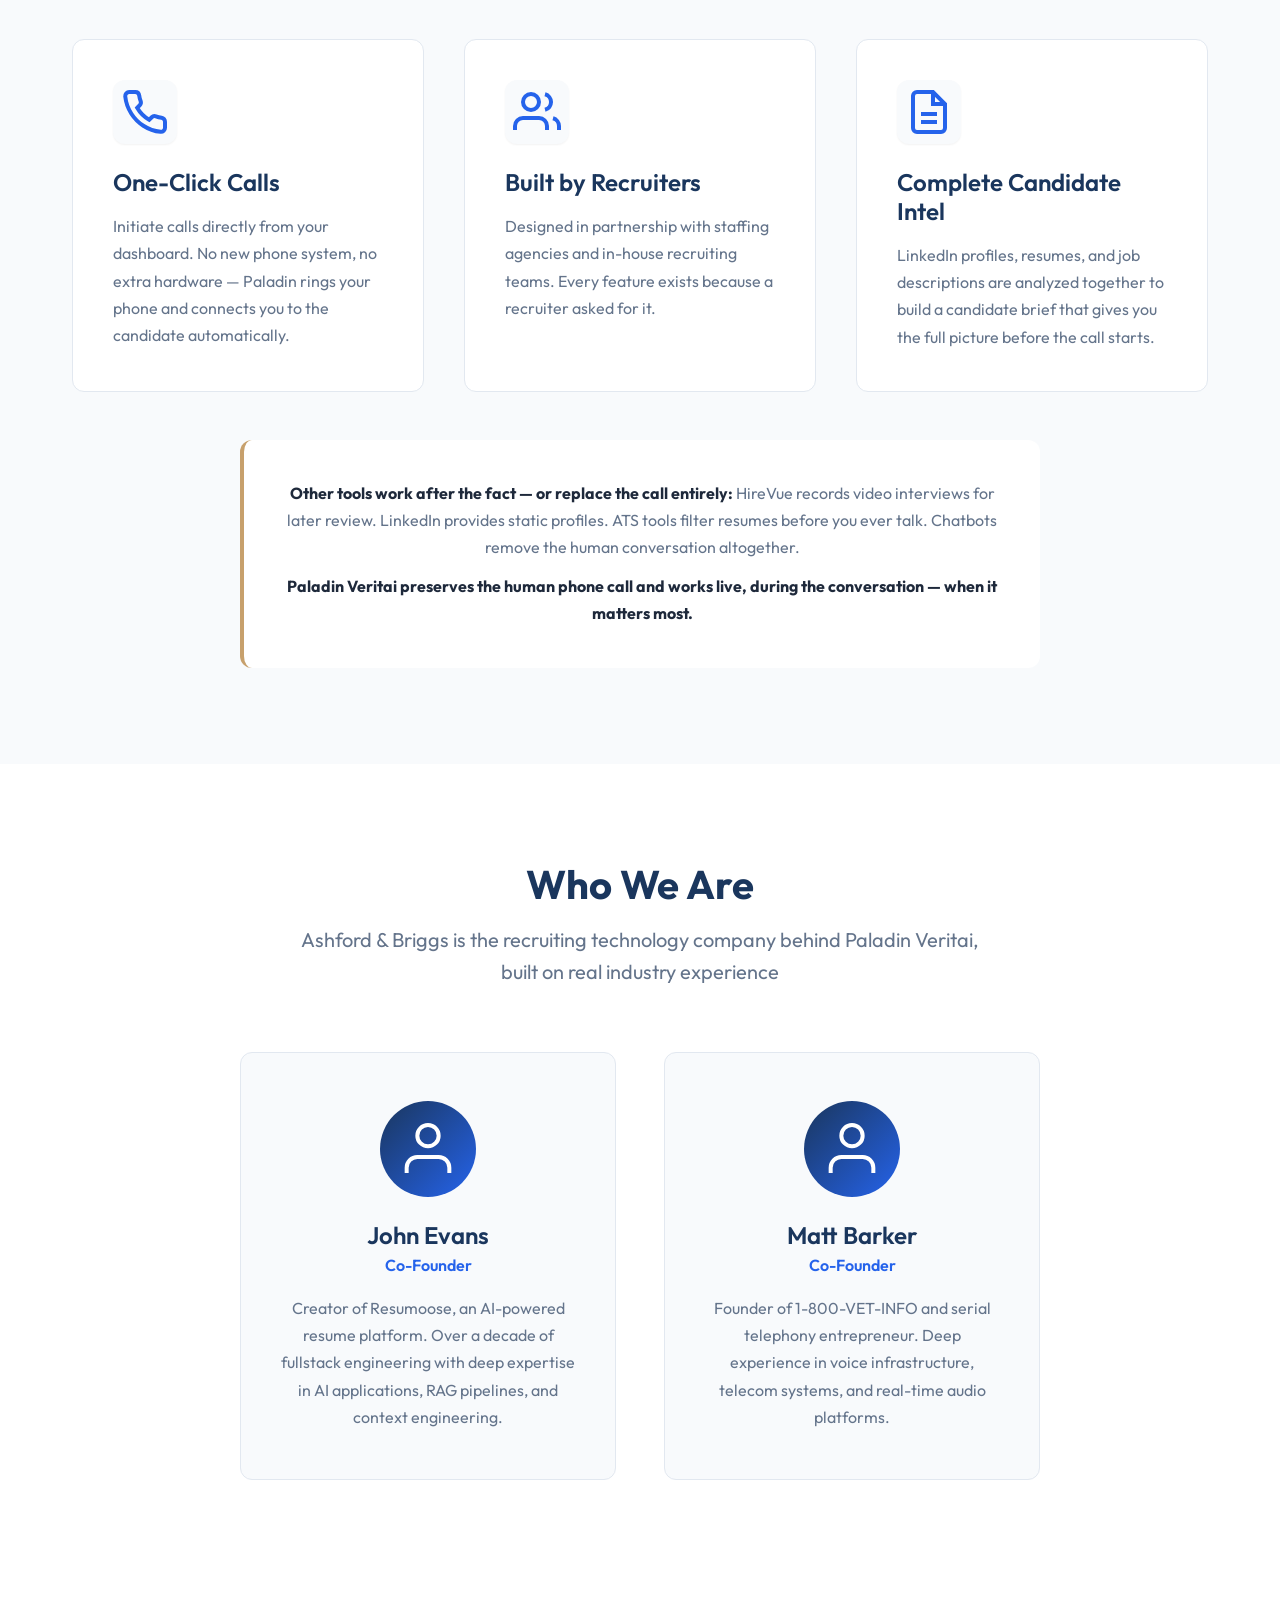
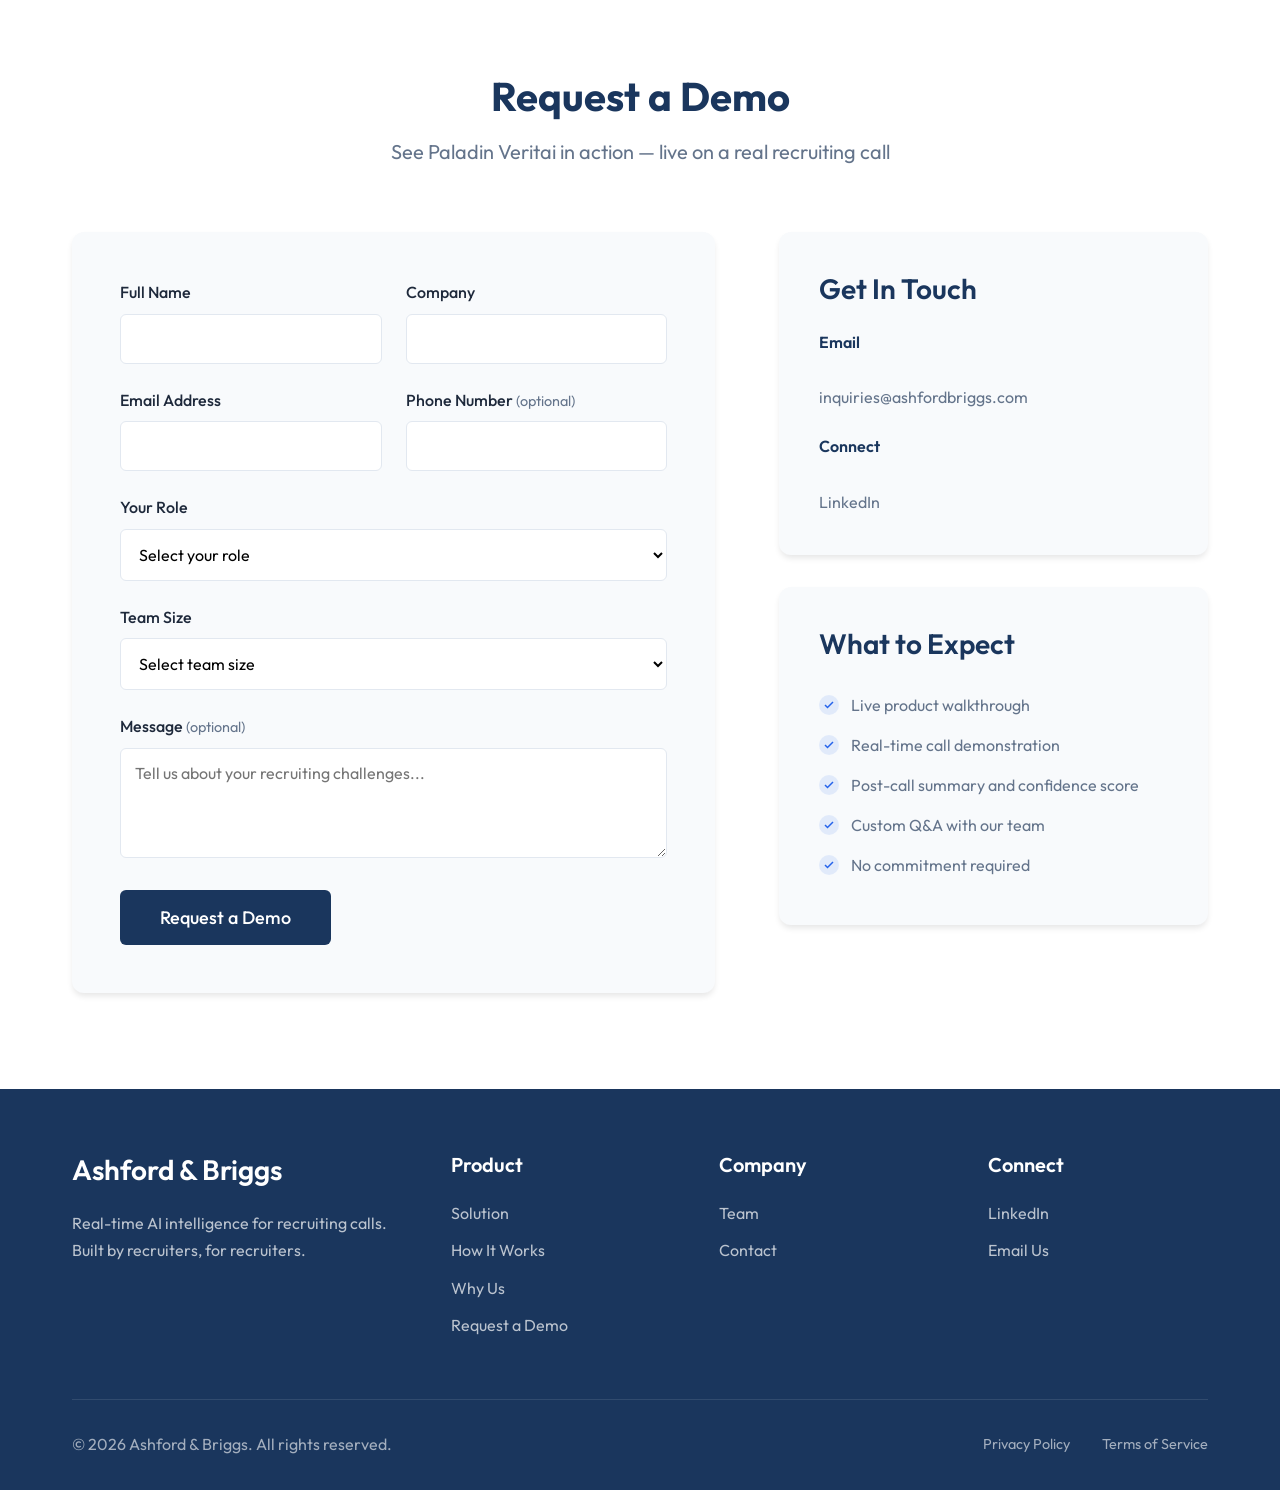
==== commit 08c29191: "feat: add press release teaser banner to main page Co-Authored-By: Claude Sonnet 4.6 <noreply@anthro" ====
--- a/index.html
+++ b/index.html
@@ -49,6 +49,15 @@
         </div>
     </section>
 
+    <!-- Press Release Teaser -->
+    <section class="press-teaser">
+        <div class="container press-teaser-content">
+            <span class="press-teaser-date">March 26, 2026</span>
+            <span class="press-teaser-text">Ashford &amp; Briggs Launches Paladin: Revolutionary AI Counter-Intelligence Platform for Recruiting Calls</span>
+            <a href="press-release.html" class="press-teaser-link">Read the full press release &rarr;</a>
+        </div>
+    </section>
+
     <!-- Problem Section -->
     <section id="problem" class="problem">
         <div class="container">
--- a/styles.css
+++ b/styles.css
@@ -1158,3 +1158,175 @@
         display: none;
     }
 }
+
+/* ==========================================
+   Press Teaser Banner
+   ========================================== */
+.press-teaser {
+    padding: 1rem 0;
+    background-color: var(--background-light);
+    border-left: 4px solid var(--accent-color);
+}
+
+.press-teaser-content {
+    display: flex;
+    align-items: center;
+    gap: 1rem;
+    flex-wrap: wrap;
+}
+
+.press-teaser-date {
+    font-weight: 600;
+    color: var(--primary-color);
+    font-size: 0.9rem;
+    white-space: nowrap;
+}
+
+.press-teaser-text {
+    color: var(--text-secondary);
+    font-size: 0.95rem;
+    line-height: 1.4;
+}
+
+.press-teaser-link {
+    margin-left: auto;
+    white-space: nowrap;
+    font-weight: 500;
+    font-size: 0.9rem;
+    color: var(--secondary-color);
+}
+
+.press-teaser-link:hover {
+    color: var(--primary-color);
+}
+
+/* ==========================================
+   Press Release Article Page
+   ========================================== */
+.press-release-article {
+    max-width: 750px;
+    margin: 0 auto;
+    padding: 4rem 2rem 6rem;
+}
+
+.press-release-article .back-link {
+    display: inline-block;
+    font-size: 0.9rem;
+    color: var(--text-secondary);
+    margin-bottom: 2rem;
+}
+
+.press-release-article .back-link:hover {
+    color: var(--secondary-color);
+}
+
+.press-release-article h1 {
+    font-size: 2.25rem;
+    color: var(--primary-color);
+    line-height: 1.2;
+    margin-bottom: 1rem;
+}
+
+.press-release-article .subtitle {
+    font-size: 1.25rem;
+    color: var(--text-secondary);
+    font-weight: 300;
+    line-height: 1.5;
+    margin-bottom: 1.5rem;
+}
+
+.press-release-article .dateline {
+    font-weight: 600;
+    color: var(--primary-color);
+    font-size: 0.95rem;
+    margin-bottom: 2rem;
+    padding-bottom: 2rem;
+    border-bottom: 1px solid var(--border-color);
+}
+
+.press-release-article h2 {
+    font-size: 1.5rem;
+    color: var(--primary-color);
+    margin-top: 2.5rem;
+    margin-bottom: 1rem;
+}
+
+.press-release-article p {
+    color: var(--text-secondary);
+    line-height: 1.8;
+    font-size: 1.05rem;
+}
+
+.press-release-article blockquote {
+    border-left: 4px solid var(--accent-color);
+    margin: 2rem 0;
+    padding: 1.5rem 2rem;
+    background-color: var(--background-light);
+    border-radius: 0 8px 8px 0;
+}
+
+.press-release-article blockquote p {
+    font-style: italic;
+    color: var(--text-primary);
+    margin: 0;
+}
+
+.press-release-article ul,
+.press-release-article ol {
+    color: var(--text-secondary);
+    line-height: 1.8;
+    font-size: 1.05rem;
+    padding-left: 1.5rem;
+    margin-bottom: 1.5rem;
+}
+
+.press-release-article li {
+    margin-bottom: 0.5rem;
+}
+
+.press-release-contacts {
+    margin-top: 3rem;
+    padding-top: 2rem;
+    border-top: 1px solid var(--border-color);
+}
+
+.press-release-contacts h2 {
+    font-size: 1.25rem;
+    margin-top: 1.5rem;
+}
+
+.press-release-contacts p {
+    font-size: 0.95rem;
+    margin-bottom: 0.5rem;
+}
+
+.press-release-note {
+    margin-top: 2rem;
+    font-style: italic;
+    font-size: 0.95rem;
+    color: var(--text-secondary);
+}
+
+@media (max-width: 768px) {
+    .press-teaser-content {
+        flex-direction: column;
+        align-items: flex-start;
+        gap: 0.5rem;
+    }
+
+    .press-teaser-link {
+        margin-left: 0;
+    }
+
+    .press-release-article {
+        padding: 3rem 1.5rem 4rem;
+    }
+
+    .press-release-article h1 {
+        font-size: 1.75rem;
+    }
+
+    .press-release-article blockquote {
+        padding: 1rem 1.25rem;
+    }
+}
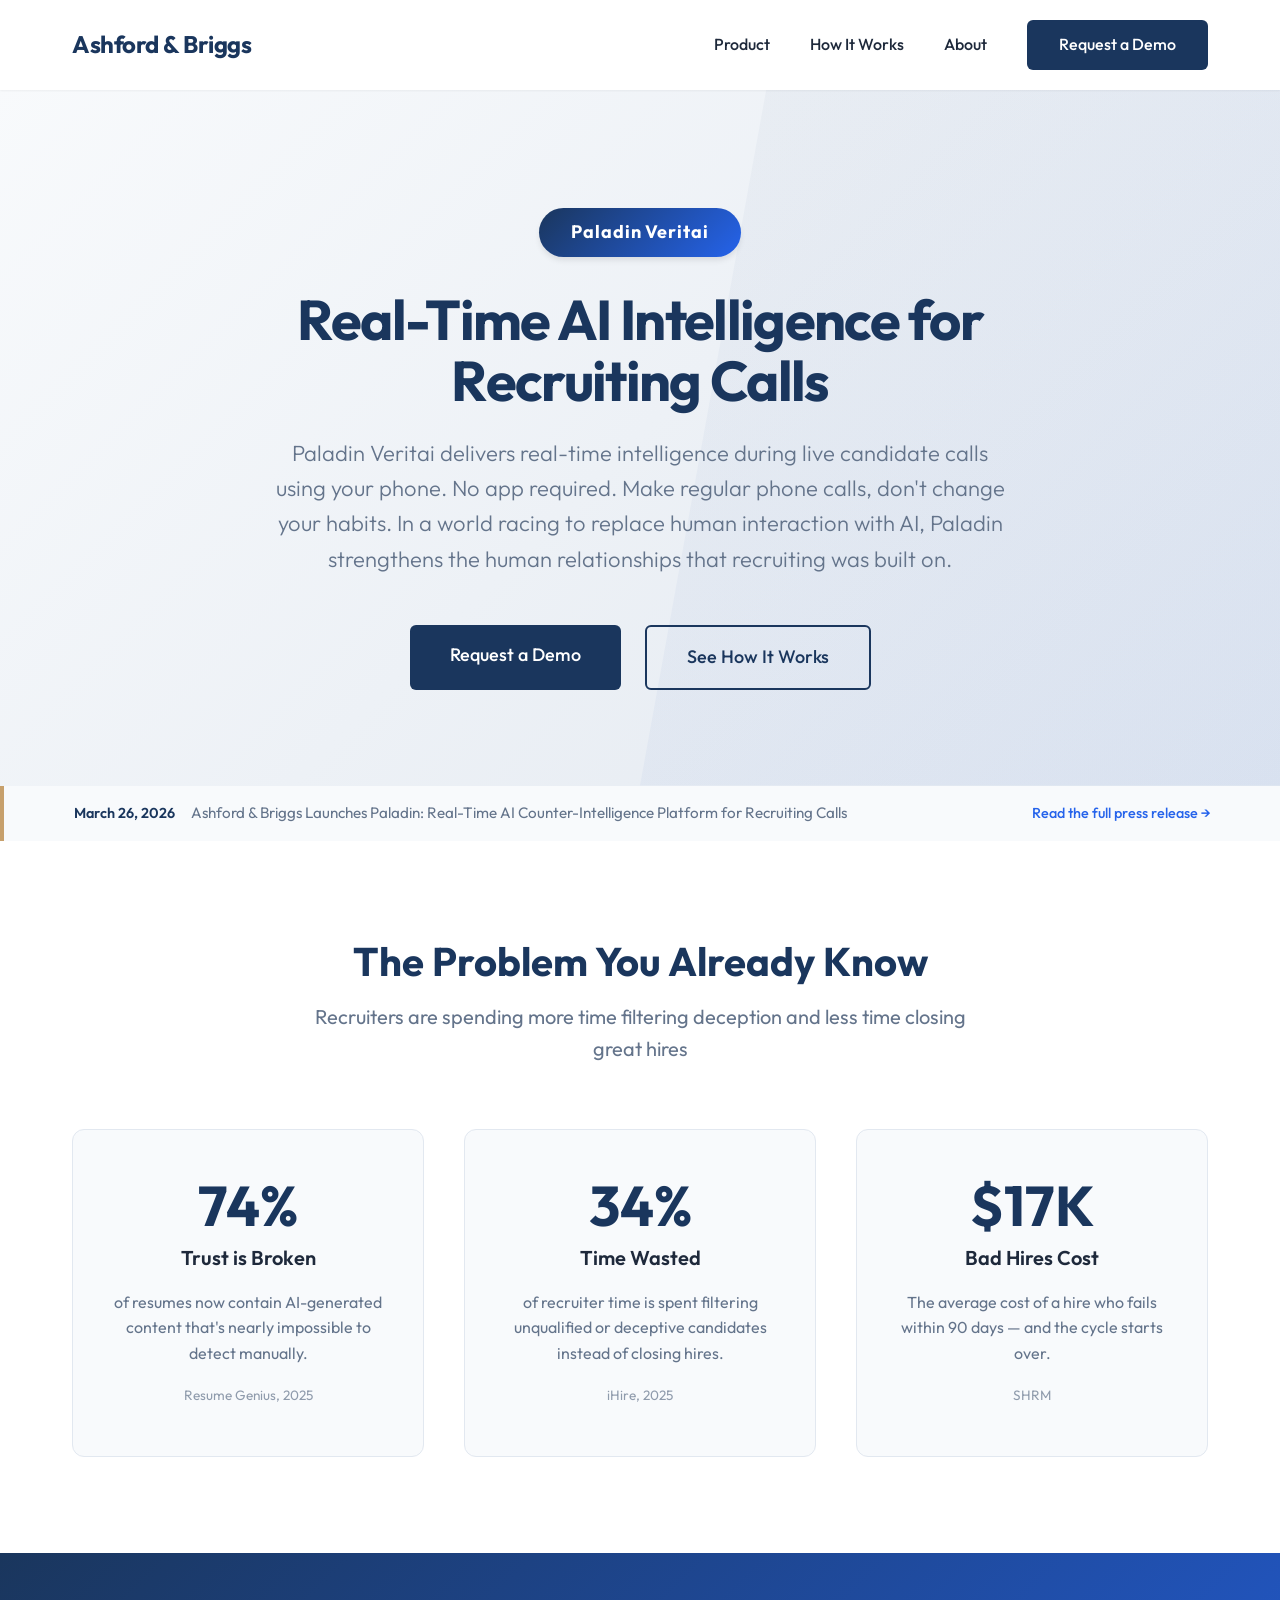
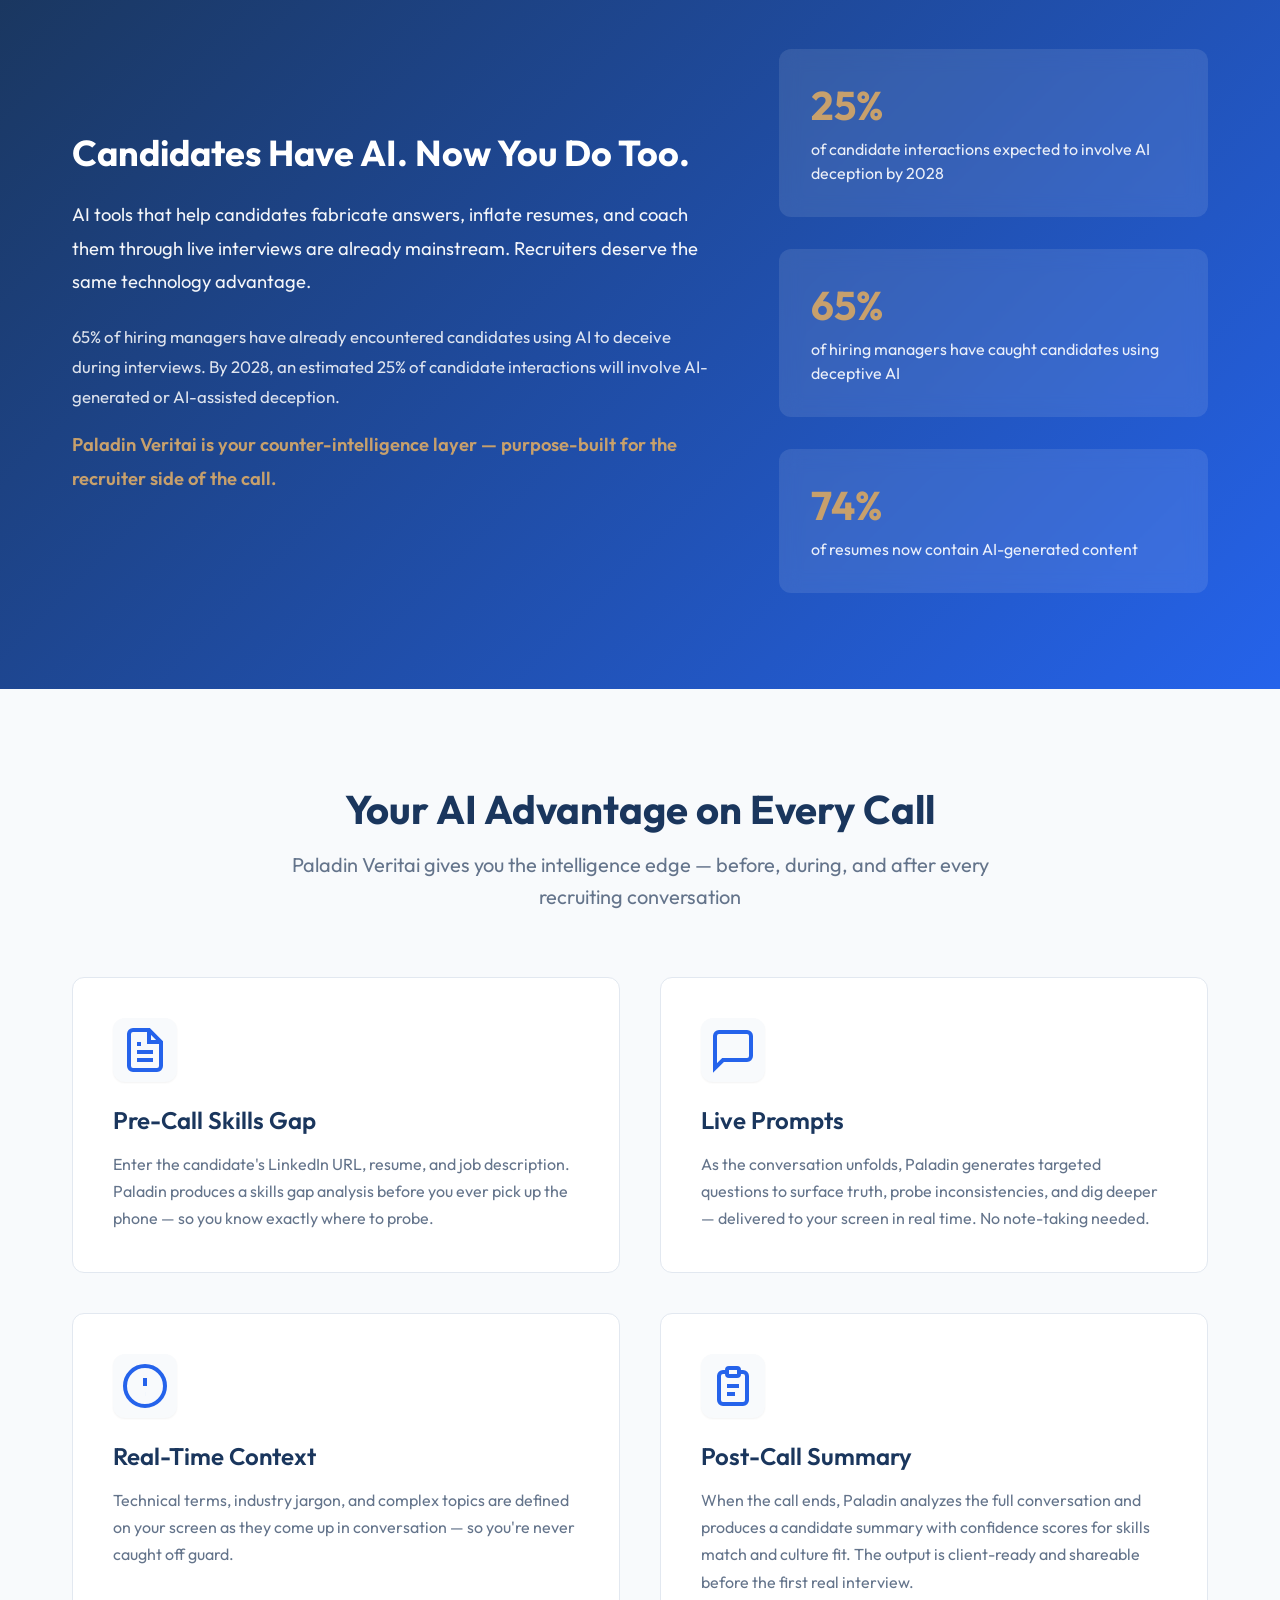
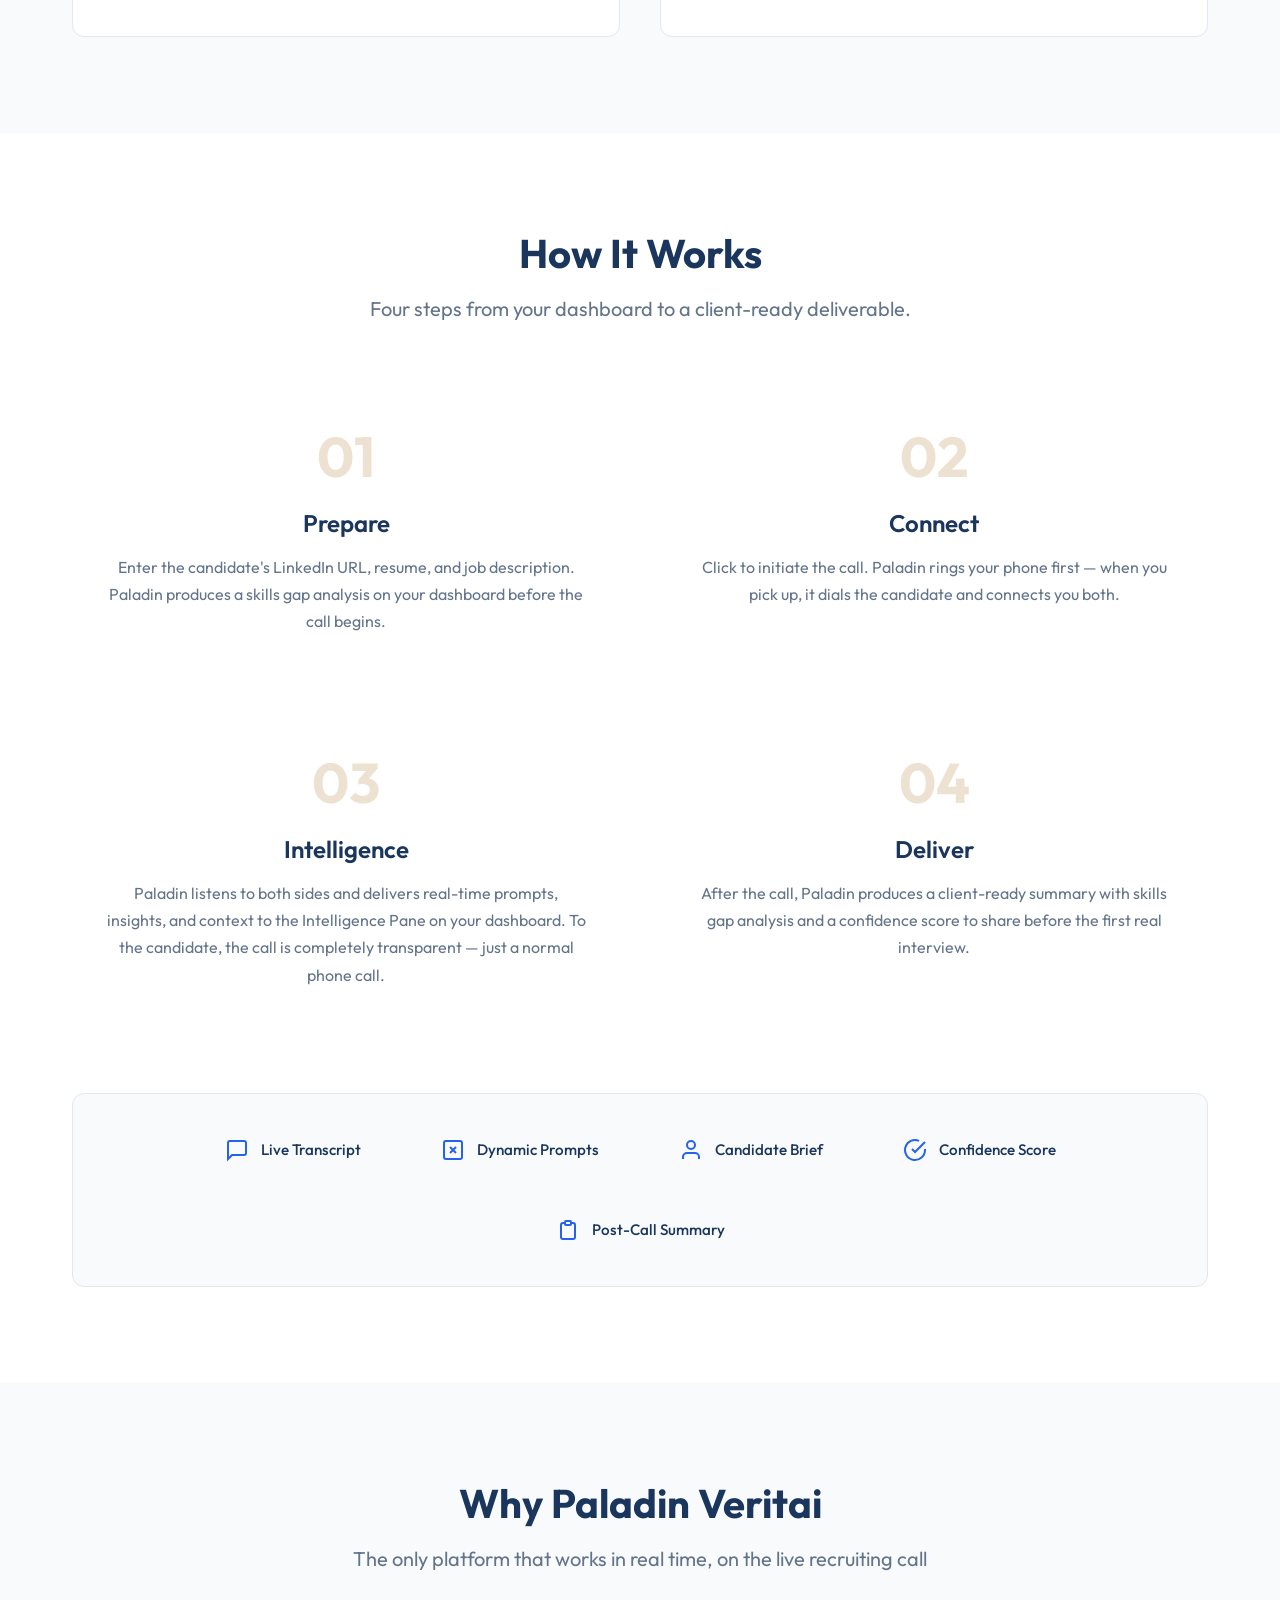
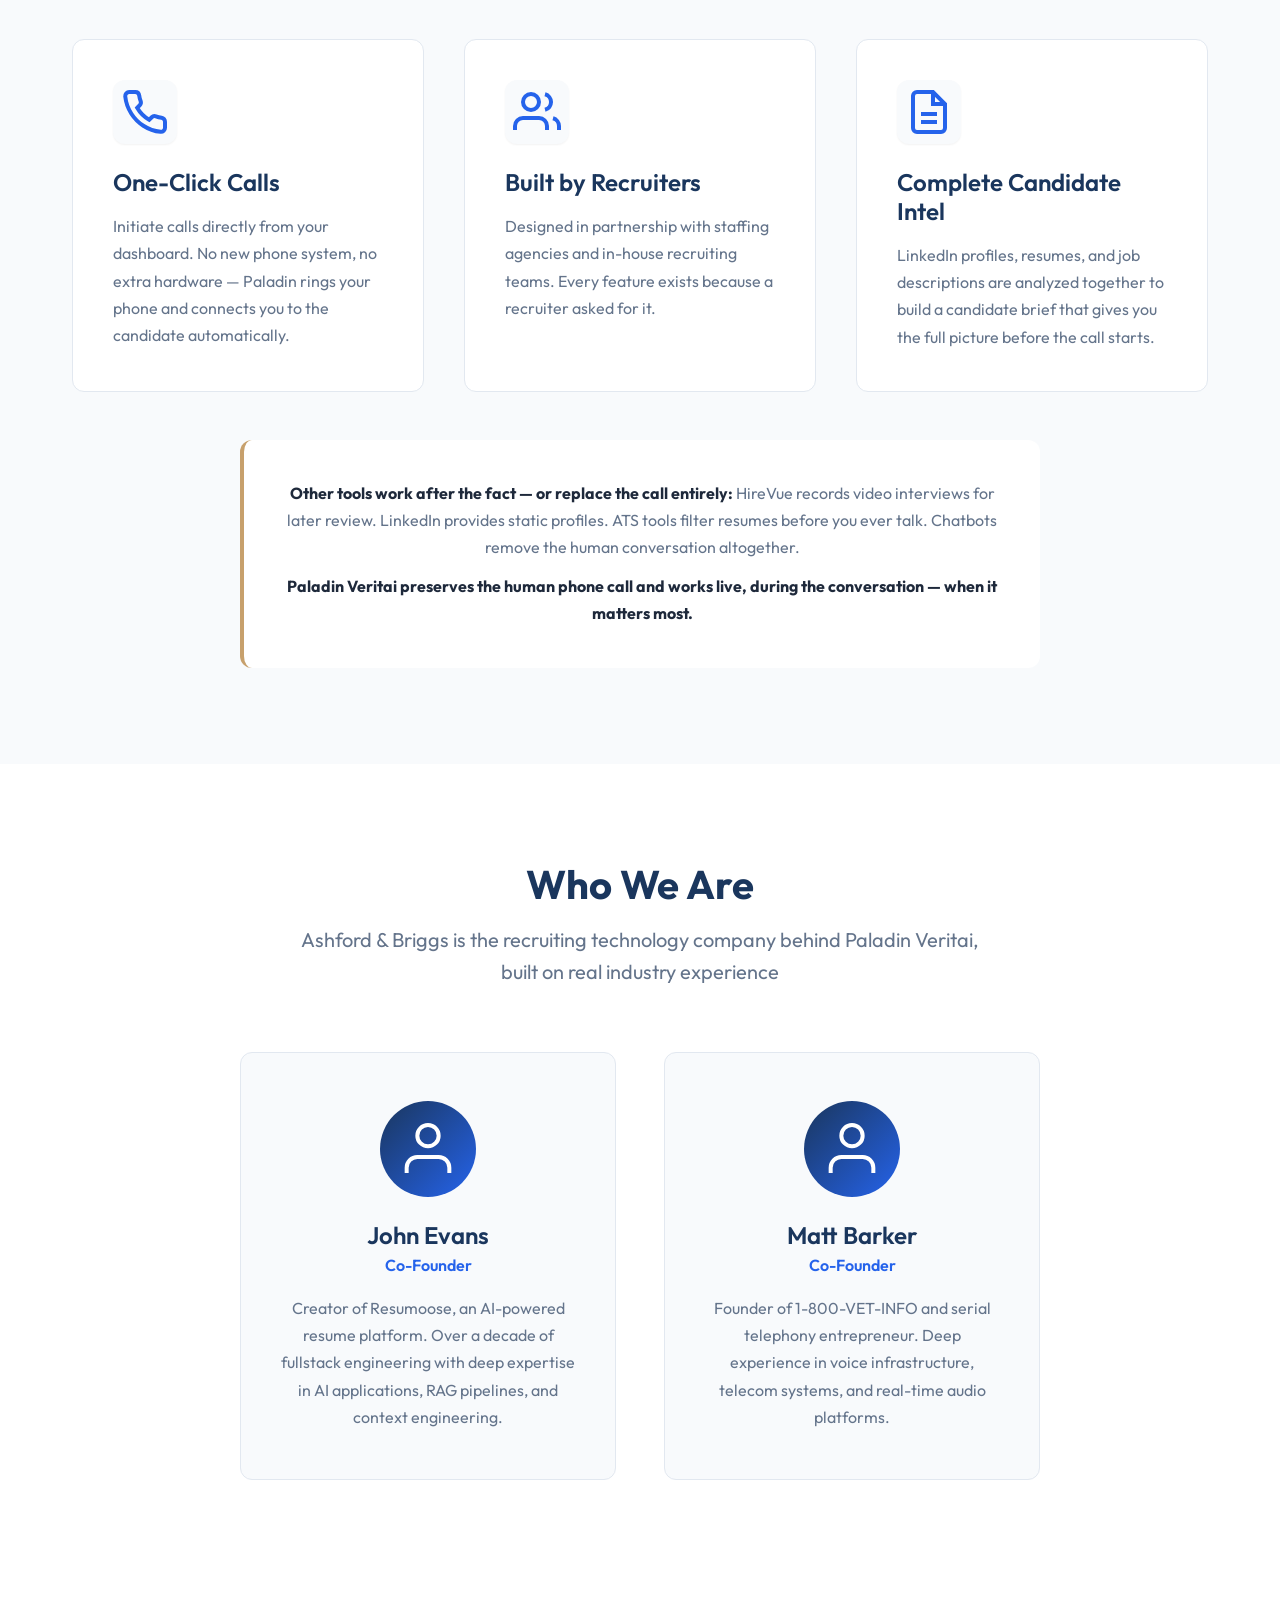
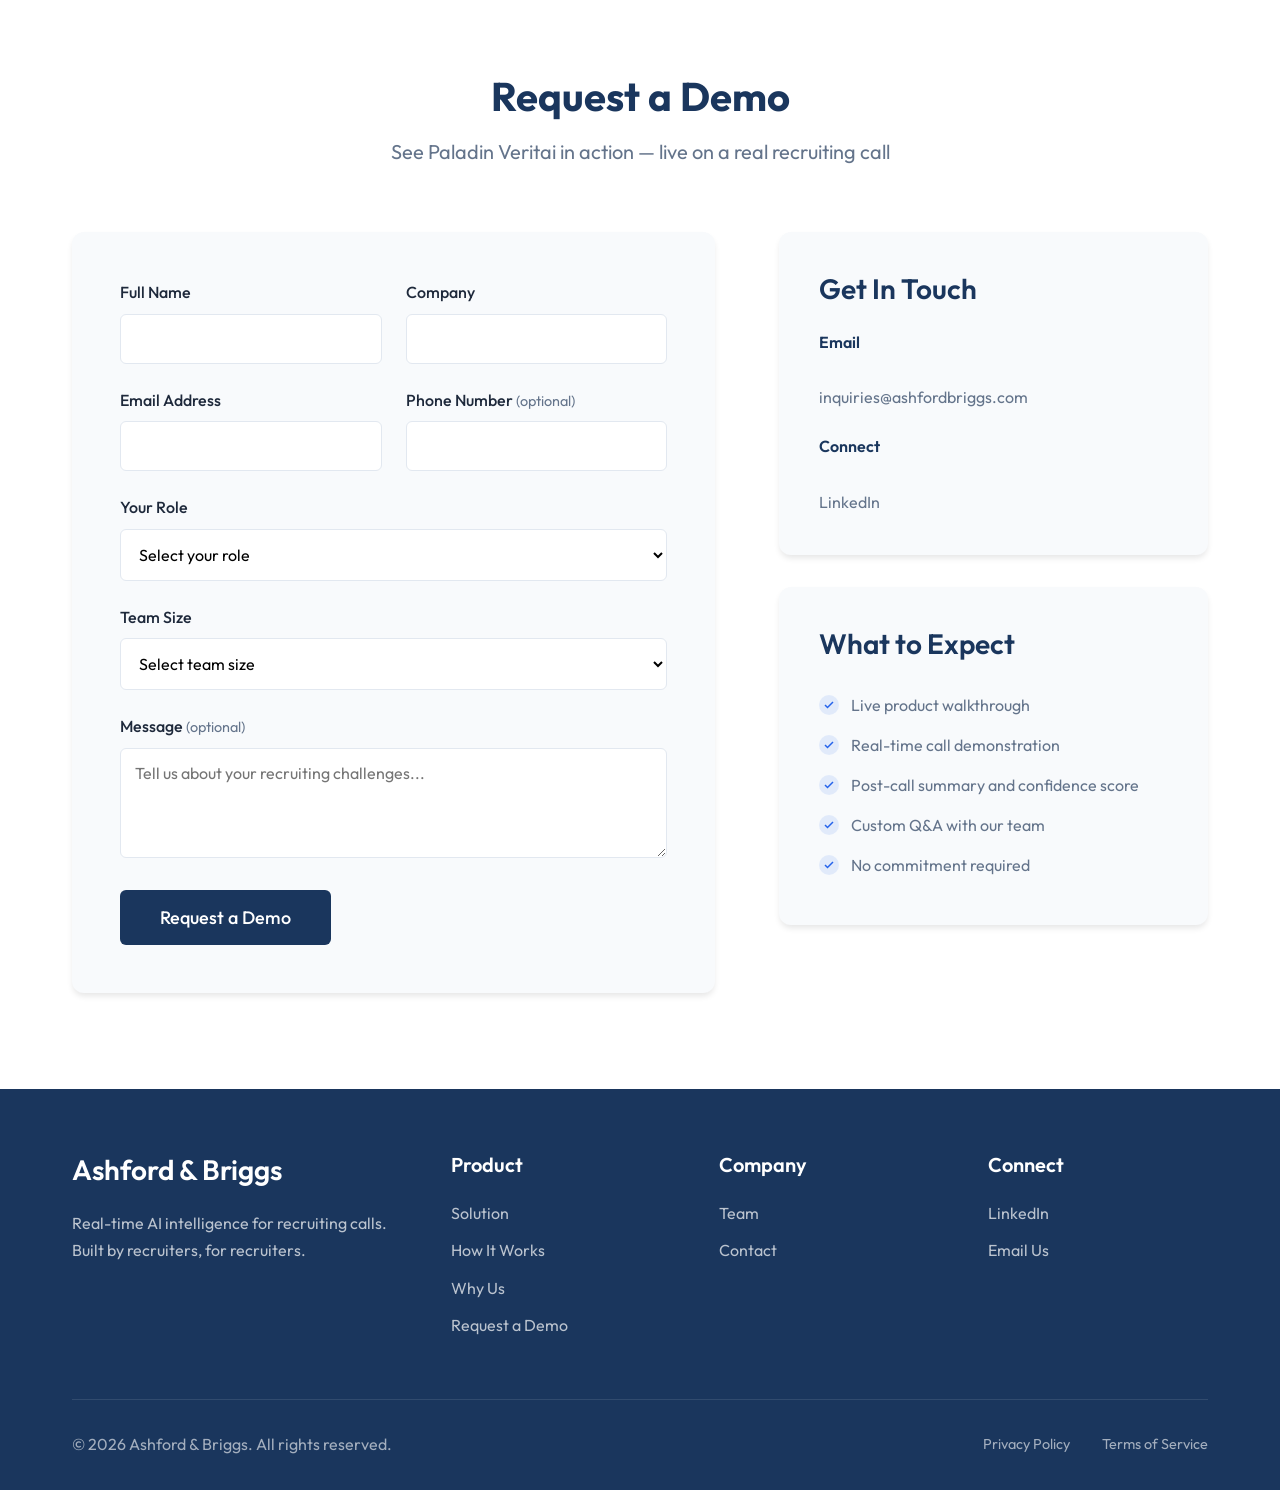
==== commit a111319d: "Update press release content to final version - Replace article body with revised press release (Pre" ====
--- a/index.html
+++ b/index.html
@@ -53,7 +53,7 @@
     <section class="press-teaser">
         <div class="container press-teaser-content">
             <span class="press-teaser-date">March 26, 2026</span>
-            <span class="press-teaser-text">Ashford &amp; Briggs Launches Paladin: Revolutionary AI Counter-Intelligence Platform for Recruiting Calls</span>
+            <span class="press-teaser-text">Ashford &amp; Briggs Launches Paladin: Real-Time AI Counter-Intelligence Platform for Recruiting Calls</span>
             <a href="press-release.html" class="press-teaser-link">Read the full press release &rarr;</a>
         </div>
     </section>
